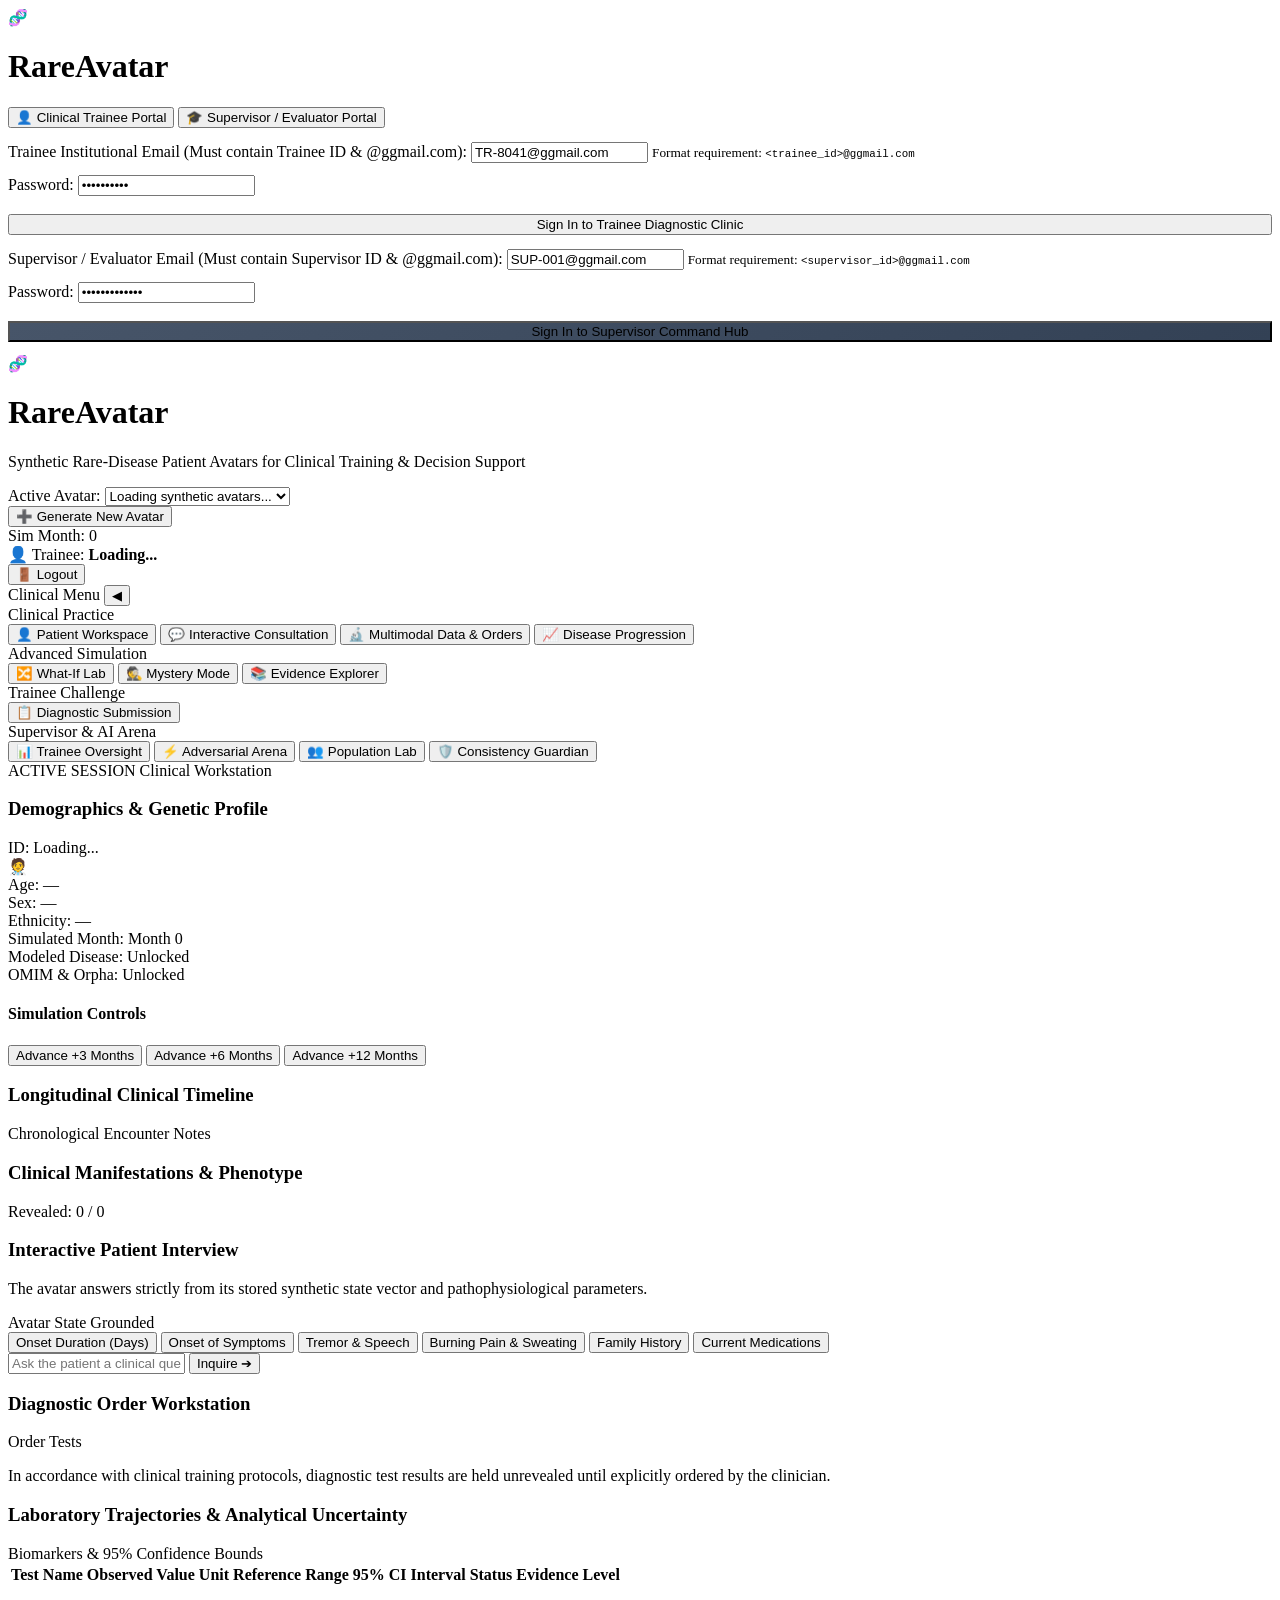
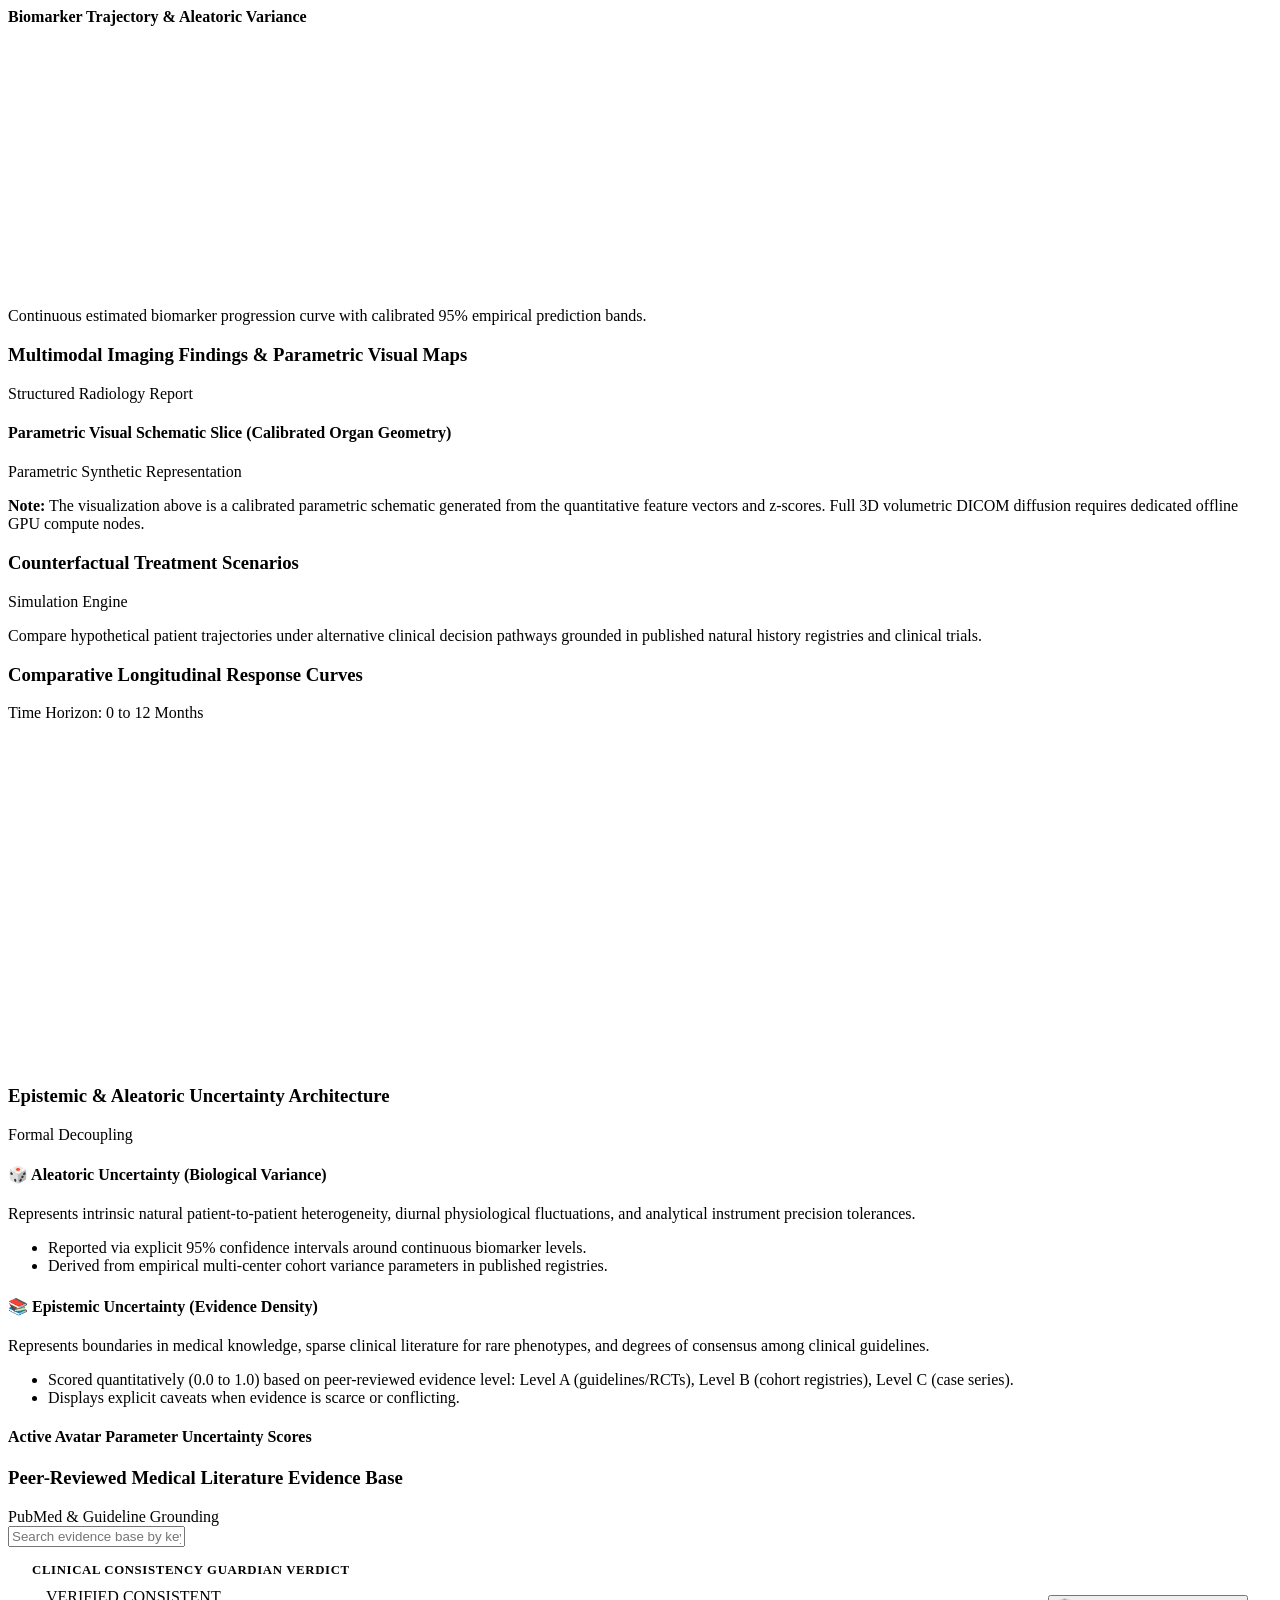
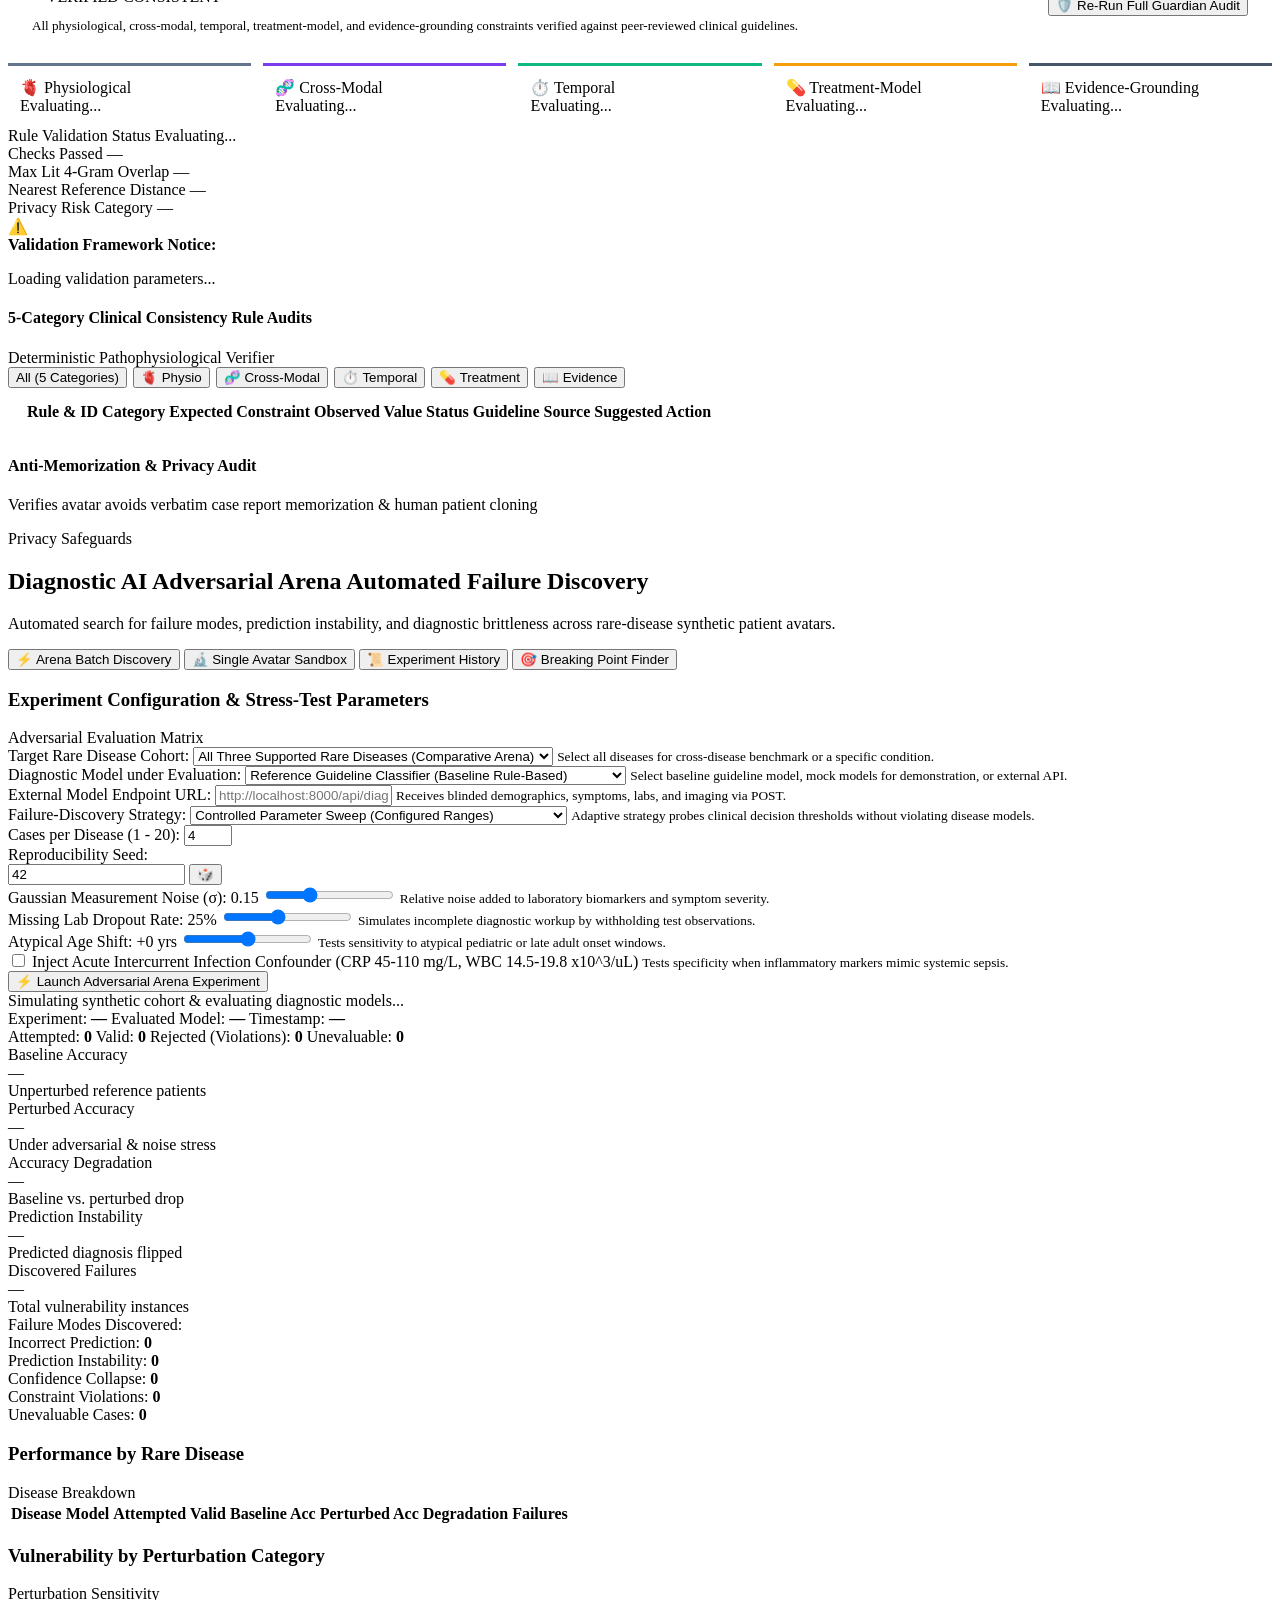
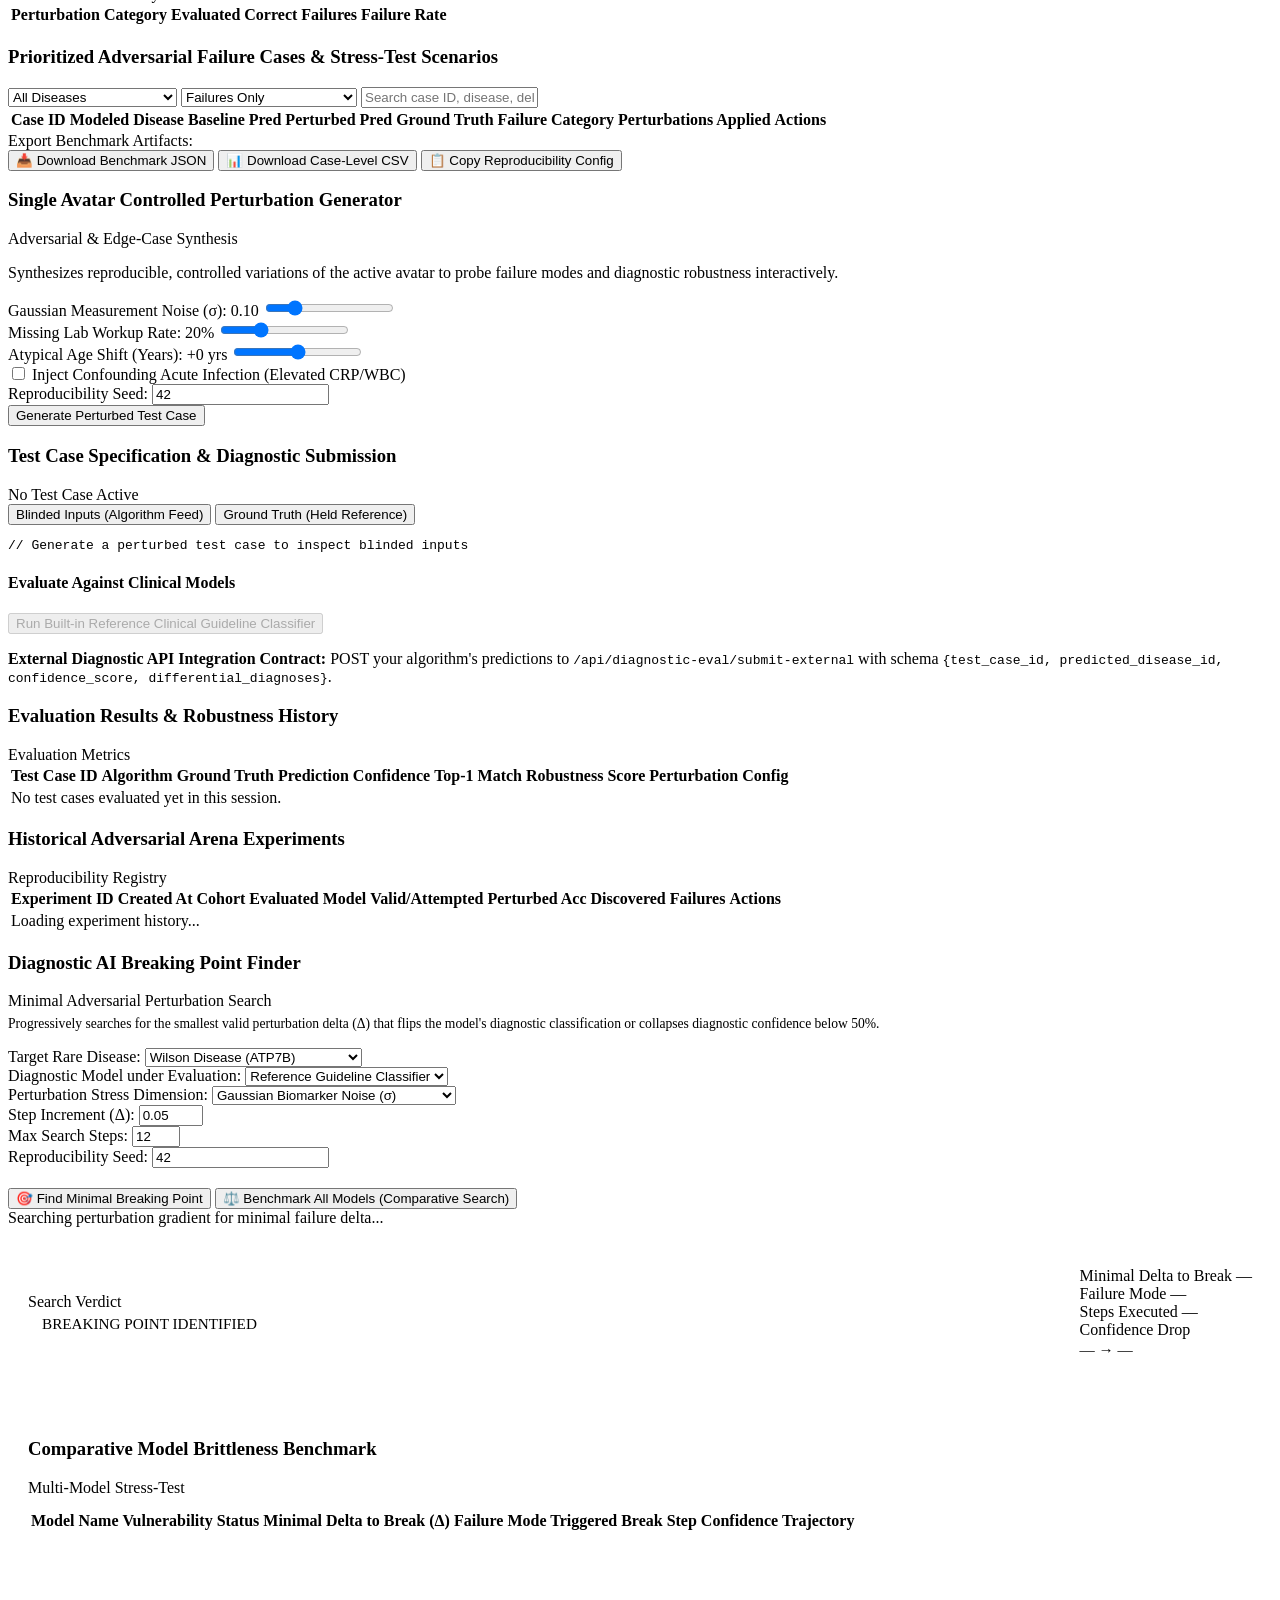
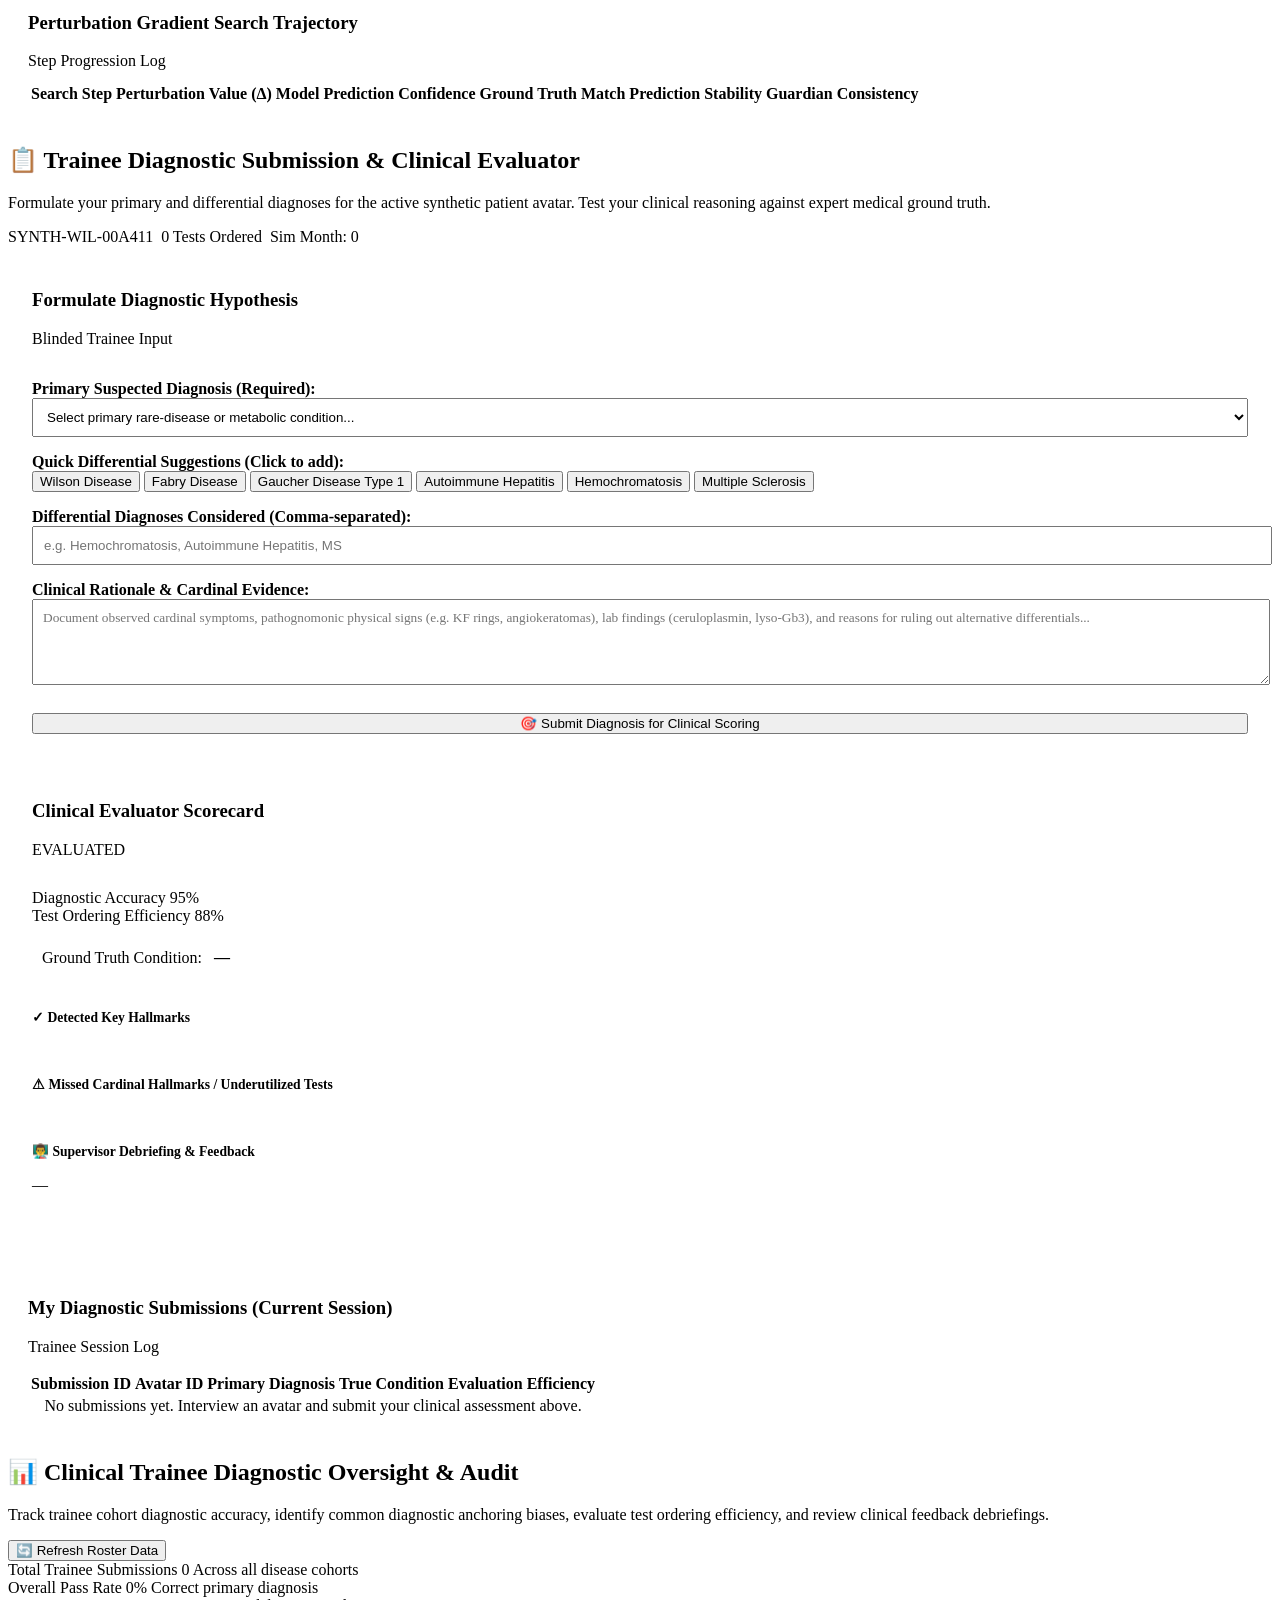
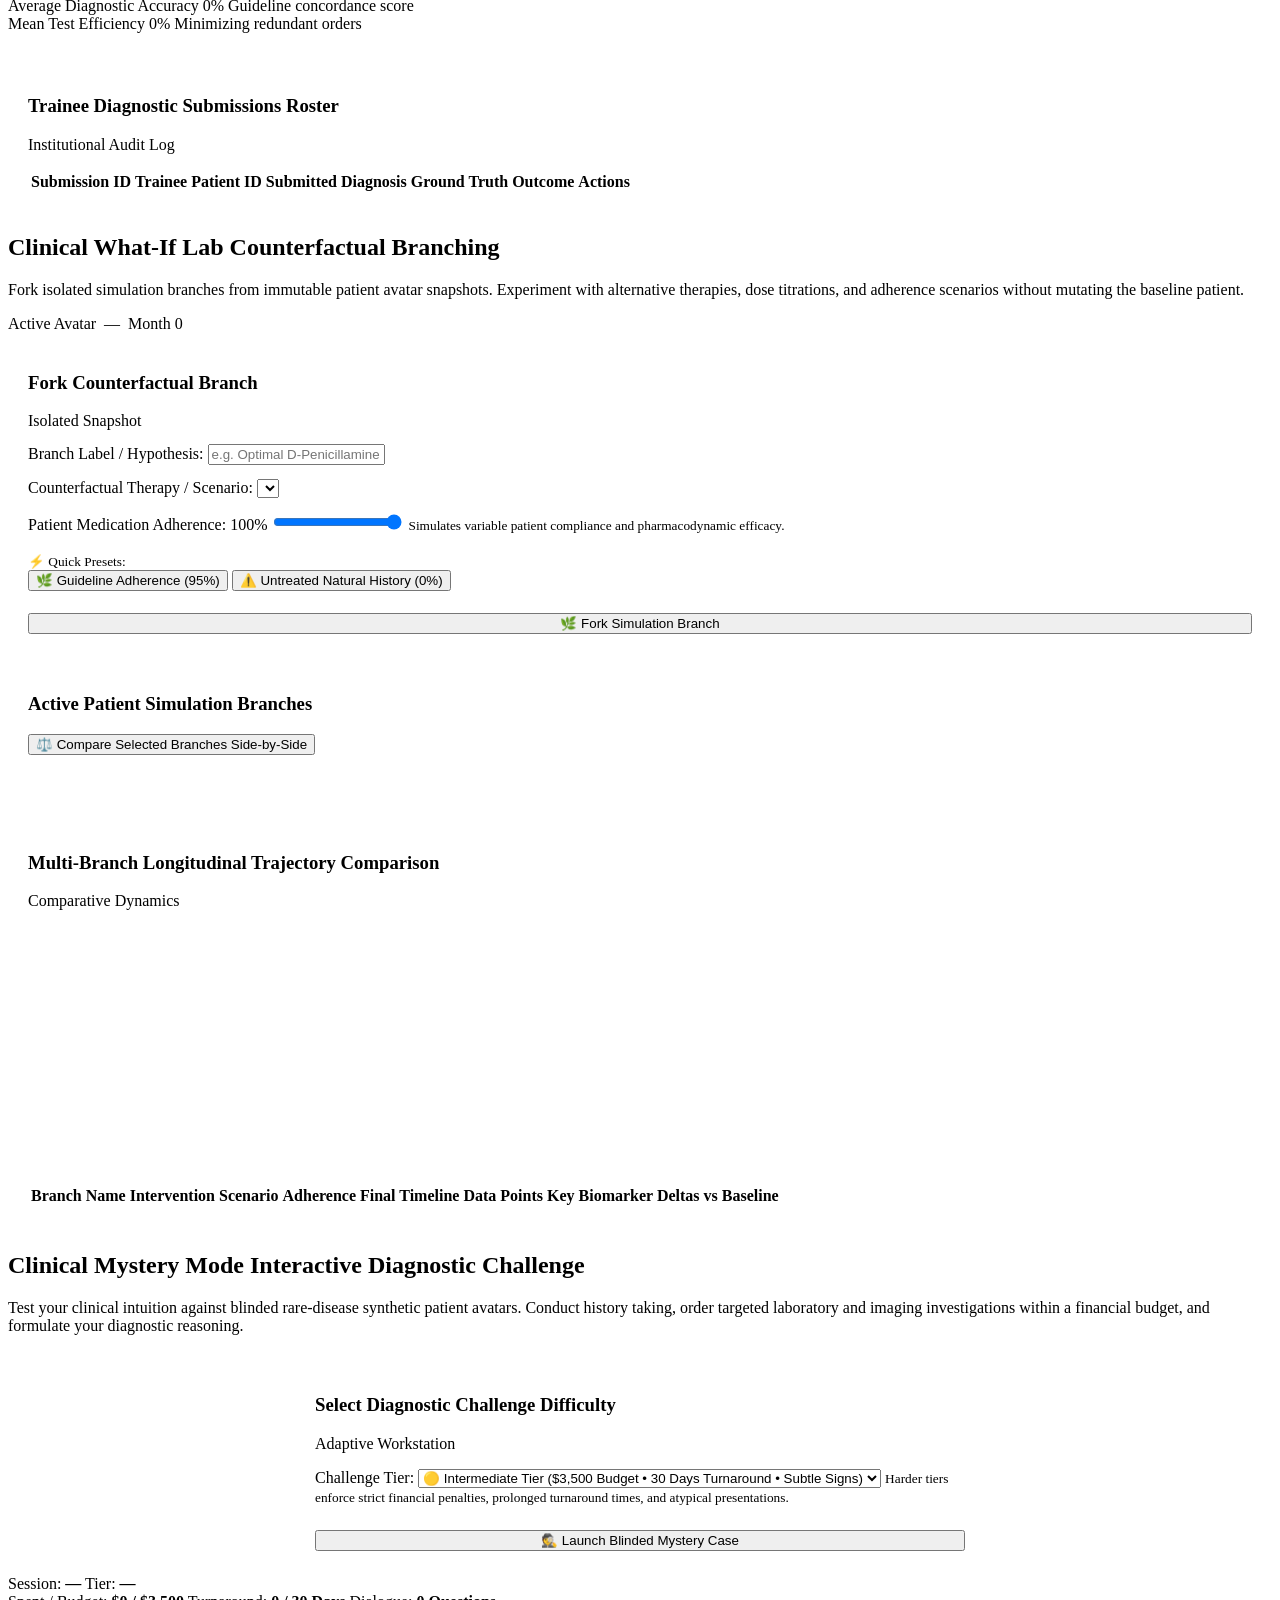
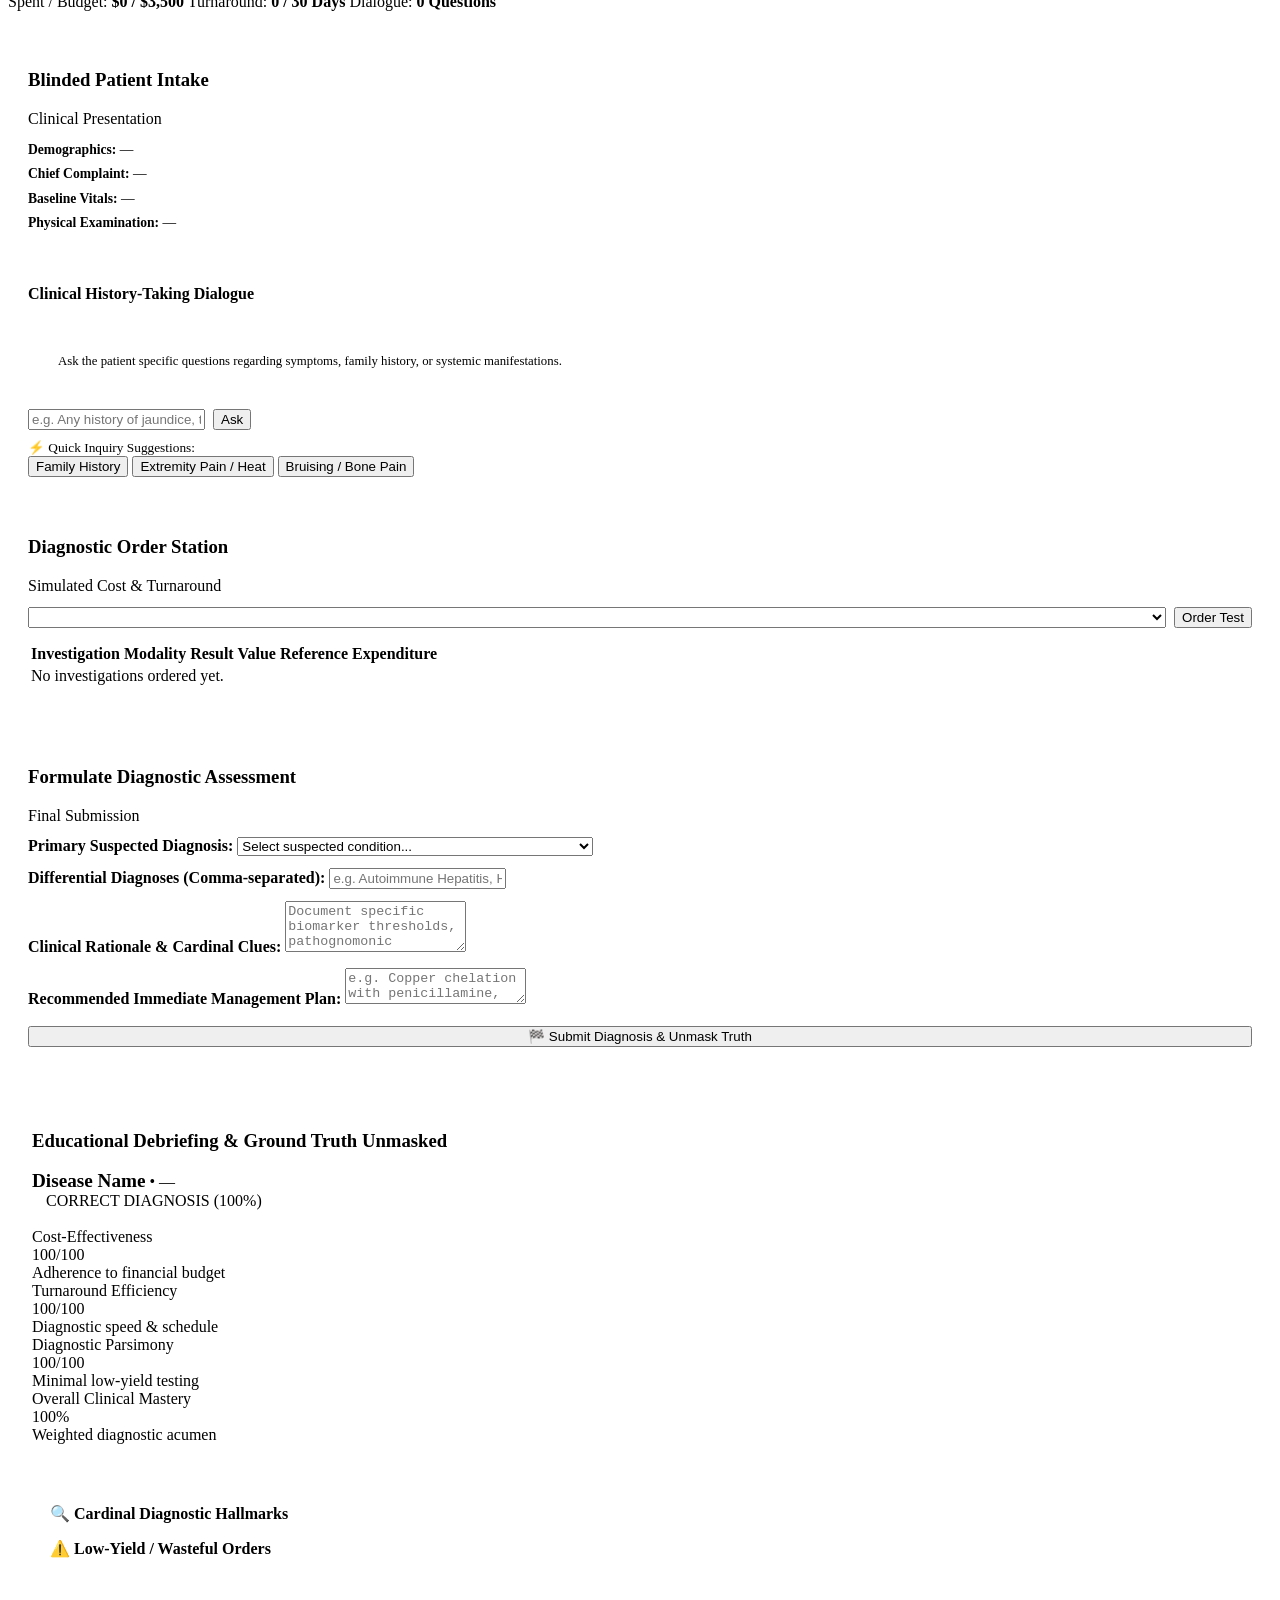
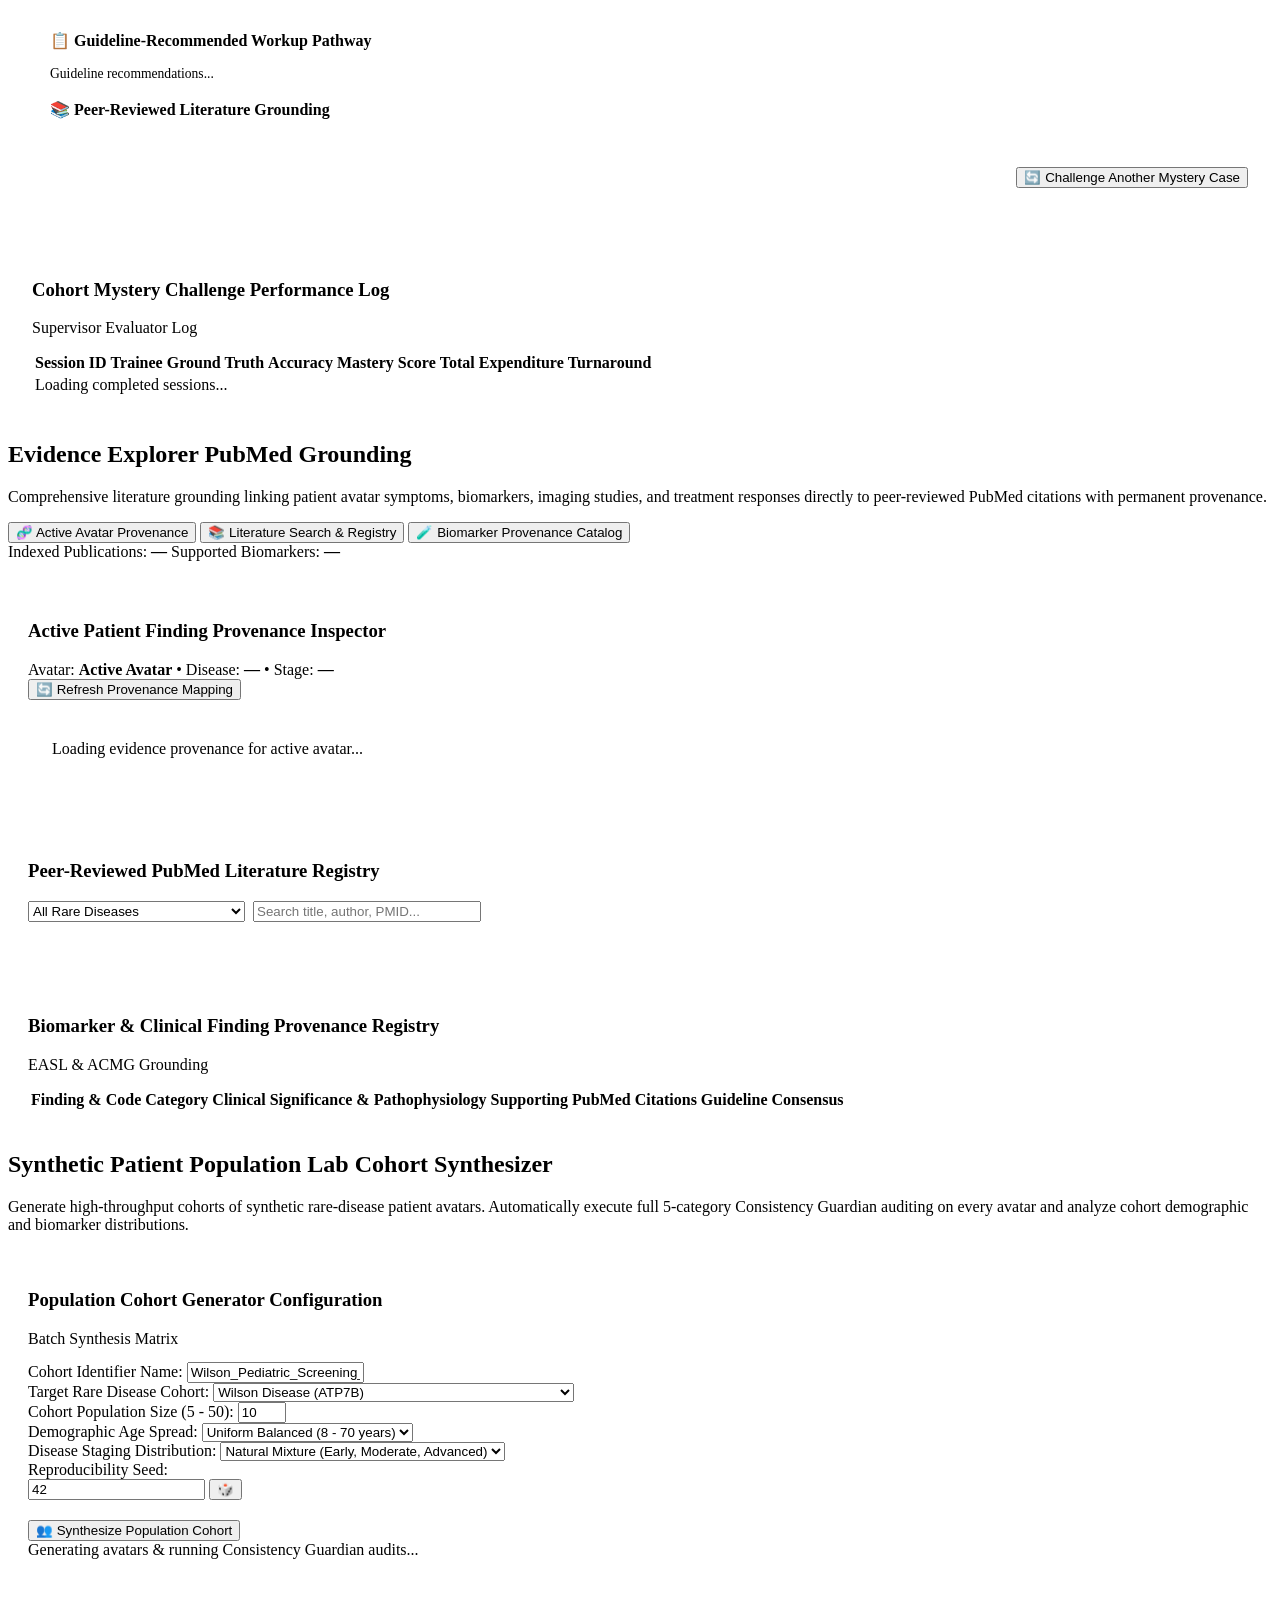
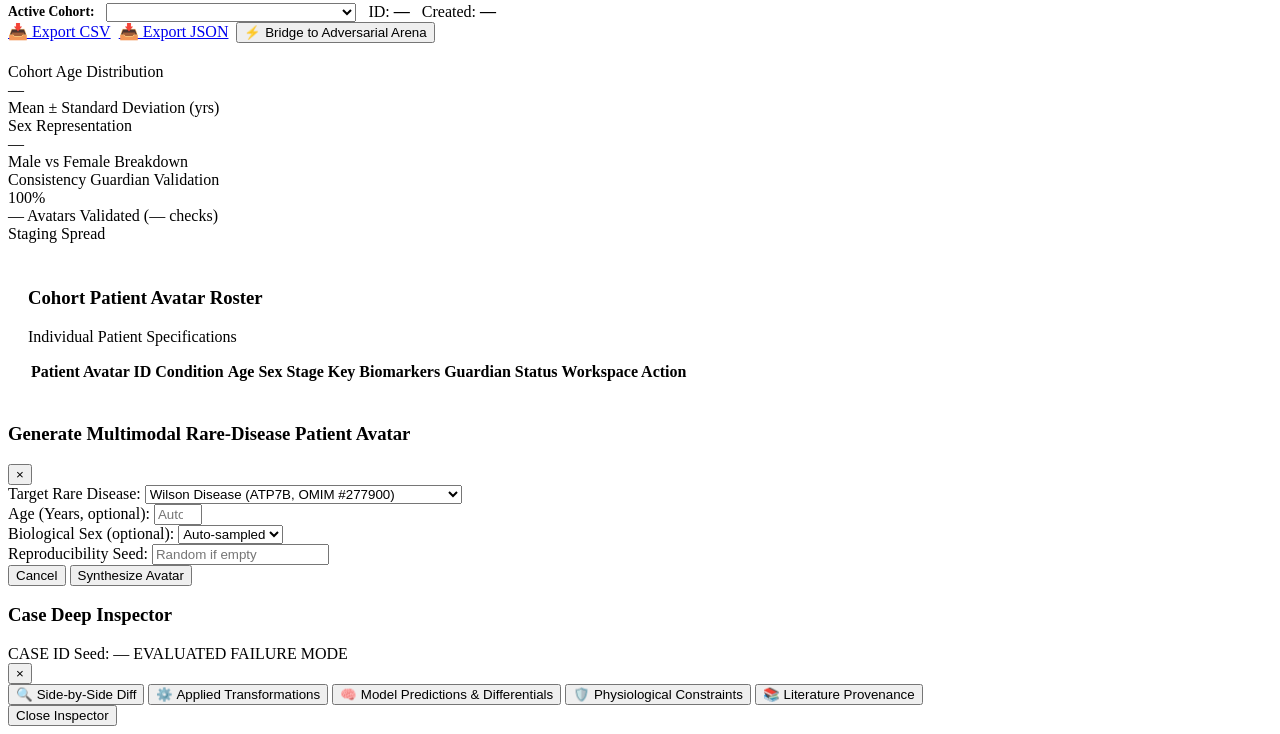
==== frontend/index.html @ ce62c1dd "Initial commit: Rare-Disease Synthetic Patient Avatars (PS3) full-stack platform" ====
<!DOCTYPE html>
<html lang="en">

<head>
    <meta charset="UTF-8">
    <meta name="viewport" content="width=device-width, initial-scale=1.0">
    <title>RareAvatar — Synthetic Rare-Disease Clinical Simulation & Stress-Testing</title>
    <meta name="description"
        content="Generative AI system for multimodal synthetic patient avatars grounded in medical literature and disease models for clinical training and diagnostic algorithm evaluation.">
    <!-- Google Fonts -->
    <link rel="preconnect" href="https://fonts.googleapis.com">
    <link rel="preconnect" href="https://fonts.gstatic.com" crossorigin>
    <link
        href="https://fonts.googleapis.com/css2?family=Plus+Jakarta+Sans:wght@300;400;500;600;700;800&family=JetBrains+Mono:wght@400;500;600&display=swap"
        rel="stylesheet">
    <link rel="stylesheet" href="/css/style.css?v=2.6.2">
</head>

<body class="light-theme">
    <!-- View 1: Clinical Authentication Entry Portal (shown when not logged in) -->
    <div id="view-auth-portal" class="auth-portal-wrapper">
        <div class="card glass-card auth-portal-card">
            <div class="auth-branding">
                <span class="logo-icon">🧬</span>
                <h1>RareAvatar</h1>

            </div>

            <!-- Role Selector Tabs -->
            <div class="auth-role-tabs">
                <button type="button" id="login-tab-trainee" class="auth-role-btn active">
                    <span>👤</span> Clinical Trainee Portal
                </button>
                <button type="button" id="login-tab-supervisor" class="auth-role-btn">
                    <span>🎓</span> Supervisor / Evaluator Portal
                </button>
            </div>

            <!-- Error message container -->
            <div id="login-error-alert" class="auth-error-alert hidden"></div>

            <!-- Form 1: Trainee Login -->
            <form id="form-login-trainee" class="auth-form">

                <div class="form-group" style="margin-top: 14px;">
                    <label for="input-trainee-email">Trainee Institutional Email (Must contain Trainee ID &
                        @ggmail.com):</label>
                    <input type="email" id="input-trainee-email" class="form-input"
                        placeholder="e.g. TR-8041@ggmail.com" value="TR-8041@ggmail.com" required>
                    <small class="text-muted">Format requirement: <code>&lt;trainee_id&gt;@ggmail.com</code></small>
                </div>

                <div class="form-group" style="margin-top: 12px;">
                    <label for="input-trainee-password">Password:</label>
                    <input type="password" id="input-trainee-password" class="form-input"
                        placeholder="Enter trainee password" value="trainee123">
                </div>

                <button type="submit" id="btn-trainee-login-submit" class="btn btn-primary btn-login-submit"
                    style="width: 100%; margin-top: 18px;">
                    <span></span> Sign In to Trainee Diagnostic Clinic
                </button>
            </form>

            <!-- Form 2: Supervisor Login -->
            <form id="form-login-supervisor" class="auth-form hidden">

                <div class="form-group" style="margin-top: 14px;">
                    <label for="input-supervisor-email">Supervisor / Evaluator Email (Must contain Supervisor ID &
                        @ggmail.com):</label>
                    <input type="email" id="input-supervisor-email" class="form-input"
                        placeholder="e.g. SUP-001@ggmail.com" value="SUP-001@ggmail.com" required>
                    <small class="text-muted">Format requirement: <code>&lt;supervisor_id&gt;@ggmail.com</code></small>
                </div>

                <div class="form-group" style="margin-top: 12px;">
                    <label for="input-supervisor-password">Password:</label>
                    <input type="password" id="input-supervisor-password" class="form-input"
                        placeholder="Enter supervisor password" value="supervisor123">
                </div>

                <button type="submit" id="btn-supervisor-login-submit" class="btn btn-primary btn-login-submit"
                    style="width: 100%; margin-top: 18px; background: linear-gradient(135deg, #475569 0%, #334155 100%);">
                    <span></span> Sign In to Supervisor Command Hub
                </button>
            </form>

            <div class="auth-footer-notice text-muted"
                style="text-align: center; font-size: 0.75rem; margin-top: 12px;">
            </div>
        </div>
    </div>

    <!-- View 2: Main Application Shell (shown when authenticated) -->
    <div id="view-app-shell" class="app-shell-wrapper hidden">
        <!-- Top Header Bar -->
        <header class="app-header">
            <div class="header-branding">
                <div class="logo-badge">
                    <span class="logo-icon">🧬</span>
                    <div class="logo-text">
                        <h1>RareAvatar</h1>
                        <p class="subtitle">Synthetic Rare-Disease Patient Avatars for Clinical Training & Decision
                            Support</p>
                    </div>
                </div>
            </div>

            <div class="header-center-controls">
                <div class="avatar-selector-box">
                    <label for="select-patient">Active Avatar:</label>
                    <select id="select-patient" class="patient-dropdown">
                        <option value="" disabled selected>Loading synthetic avatars...</option>
                    </select>
                </div>
                <button id="btn-create-avatar-modal" class="btn btn-outline-cyan">
                    <span>➕</span> Generate New Avatar
                </button>
            </div>

            <div class="header-badges">
                <div class="status-indicator">
                    <span class="indicator-dot live-pulse"></span>
                    <span class="indicator-label" id="simulation-clock-label">Sim Month: 0</span>
                </div>
                <div id="header-user-badge" class="badge badge-cyan">
                    <span>👤 Trainee: <strong>Loading...</strong></span>
                </div>
                <button id="btn-header-logout" class="btn btn-sm btn-outline-cyan"
                    title="Log out and return to role login portal">
                    <span>🚪</span> Logout
                </button>
            </div>
        </header>

        <!-- Main Layout with Left Sidebar Menu and Right Content Area -->
        <div class="app-layout-container">
            <!-- Left Sidebar Navigation Menu -->
            <aside class="app-sidebar" id="app-sidebar">
                <div class="sidebar-header">
                    <span class="sidebar-title">Clinical Menu</span>
                    <button type="button" id="btn-toggle-sidebar" class="sidebar-collapse-btn"
                        title="Toggle Sidebar Width">◀</button>
                </div>

                <nav class="sidebar-nav-menu">
                    <!-- Category: Clinical Practice -->
                    <div class="nav-section-label">Clinical Practice</div>
                    <button class="nav-tab active" data-tab="workspace" title="Patient Workspace">
                        <span class="tab-icon">👤</span>
                        <span class="tab-text">Patient Workspace</span>
                    </button>
                    <button class="nav-tab" data-tab="consultation" title="Interactive Consultation">
                        <span class="tab-icon">💬</span>
                        <span class="tab-text">Interactive Consultation</span>
                    </button>
                    <button class="nav-tab" data-tab="multimodal" title="Multimodal Data & Orders">
                        <span class="tab-icon">🔬</span>
                        <span class="tab-text">Multimodal Data & Orders</span>
                    </button>
                    <button class="nav-tab" data-tab="progression" title="Disease Progression & Scenarios">
                        <span class="tab-icon">📈</span>
                        <span class="tab-text">Disease Progression</span>
                    </button>

                    <!-- Category: Advanced Clinical Labs -->
                    <div class="nav-section-label">Advanced Simulation</div>
                    <button class="nav-tab" data-tab="what-if" title="Clinical What-If Lab">
                        <span class="tab-icon">🔀</span>
                        <span class="tab-text">What-If Lab</span>
                    </button>
                    <button class="nav-tab" data-tab="mystery" title="Clinical Mystery Mode">
                        <span class="tab-icon">🕵️</span>
                        <span class="tab-text">Mystery Mode</span>
                    </button>
                    <button class="nav-tab" data-tab="evidence" title="Evidence Explorer">
                        <span class="tab-icon">📚</span>
                        <span class="tab-text">Evidence Explorer</span>
                    </button>

                    <!-- Category: Trainee Diagnostic Challenge -->
                    <div class="nav-section-label" data-role="trainee-only">Trainee Challenge</div>
                    <button class="nav-tab" data-tab="trainee-submission" data-role="trainee-only"
                        title="Diagnostic Formulation & Instant Scorecard">
                        <span class="tab-icon">📋</span>
                        <span class="tab-text">Diagnostic Submission</span>
                    </button>

                    <!-- Category: Supervisor & AI Arena -->
                    <div class="nav-section-label" data-role="supervisor-only">Supervisor & AI Arena</div>
                    <button class="nav-tab" data-tab="supervisor-oversight" data-role="supervisor-only"
                        title="Trainee Performance Oversight">
                        <span class="tab-icon">📊</span>
                        <span class="tab-text">Trainee Oversight</span>
                    </button>
                    <button class="nav-tab" data-tab="arena" id="nav-tab-arena" data-role="supervisor-only"
                        title="Diagnostic AI Adversarial Arena">
                        <span class="tab-icon">⚡</span>
                        <span class="tab-text">Adversarial Arena</span>
                    </button>
                    <button class="nav-tab" data-tab="population" data-role="supervisor-only"
                        title="Synthetic Patient Population Lab">
                        <span class="tab-icon">👥</span>
                        <span class="tab-text">Population Lab</span>
                    </button>
                    <button class="nav-tab" data-tab="validation" data-role="supervisor-only"
                        title="Consistency Guardian & Privacy">
                        <span class="tab-icon">🛡️</span>
                        <span class="tab-text">Consistency Guardian</span>
                    </button>
                </nav>

                <!-- Sidebar Footer Status -->
                <div class="sidebar-footer">
                    <div class="sidebar-avatar-mini-status">
                        <span class="dot-online"></span>
                        <div class="mini-meta">
                            <span class="mini-label">ACTIVE SESSION</span>
                            <span class="mini-sub" id="sidebar-role-indicator">Clinical Workstation</span>
                        </div>
                    </div>
                </div>
            </aside>

            <!-- Main Application Layout Area -->
            <div class="app-main-layout">
                <!-- Main Application Container -->
                <main class="main-content-area">
                    <!-- Toast notifications -->
                    <div id="toast-container" class="toast-container"></div>

                    <!-- TAB 1: Patient Workspace -->
                    <section id="tab-workspace" class="tab-panel active">
                        <div class="workspace-grid">
                            <!-- Patient Card -->
                            <div class="card glass-card patient-identity-card">
                                <div class="card-header">
                                    <h3>Demographics & Genetic Profile</h3>
                                    <span id="patient-id-badge" class="badge badge-mono">ID: Loading...</span>
                                </div>
                                <div class="patient-profile-body">
                                    <div class="profile-avatar-graphic" id="avatar-graphic-icon">🧑‍⚕️</div>
                                    <div class="profile-details-grid">
                                        <div class="detail-item">
                                            <span class="label">Age:</span>
                                            <span class="value" id="disp-age">—</span>
                                        </div>
                                        <div class="detail-item">
                                            <span class="label">Sex:</span>
                                            <span class="value" id="disp-sex">—</span>
                                        </div>
                                        <div class="detail-item">
                                            <span class="label">Ethnicity:</span>
                                            <span class="value" id="disp-ethnicity">—</span>
                                        </div>
                                        <div class="detail-item">
                                            <span class="label">Simulated Month:</span>
                                            <span class="value highlight-cyan" id="disp-sim-month">Month 0</span>
                                        </div>
                                        <div class="detail-item ground-truth-field">
                                            <span class="label">Modeled Disease:</span>
                                            <span class="value highlight-purple" id="disp-disease-name">Unlocked</span>
                                        </div>
                                        <div class="detail-item ground-truth-field">
                                            <span class="label">OMIM & Orpha:</span>
                                            <span class="value badge-mono" id="disp-omim-code">Unlocked</span>
                                        </div>
                                    </div>
                                </div>
                                <div class="simulation-time-controls">
                                    <h4>Simulation Controls</h4>
                                    <div class="btn-group">
                                        <button id="btn-advance-3m" class="btn btn-secondary">Advance +3 Months</button>
                                        <button id="btn-advance-6m" class="btn btn-secondary">Advance +6 Months</button>
                                        <button id="btn-advance-12m" class="btn btn-secondary">Advance +12
                                            Months</button>
                                    </div>
                                </div>
                            </div>

                            <!-- Chief Complaint & Encounter History -->
                            <div class="card glass-card encounter-history-card">
                                <div class="card-header">
                                    <h3>Longitudinal Clinical Timeline</h3>
                                    <span class="badge badge-info">Chronological Encounter Notes</span>
                                </div>
                                <div class="timeline-container" id="clinical-notes-timeline">
                                    <!-- Populated by JS -->
                                </div>
                            </div>

                            <!-- Active Symptoms & Clinical Signs -->
                            <div class="card glass-card symptoms-card">
                                <div class="card-header">
                                    <h3>Clinical Manifestations & Phenotype</h3>
                                    <span class="badge badge-warning" id="revealed-count-badge">Revealed: 0 / 0</span>
                                </div>
                                <div class="symptoms-list" id="symptoms-display-list">
                                    <!-- Populated by JS -->
                                </div>
                            </div>
                        </div>
                    </section>

                    <!-- TAB 2: Interactive Consultation -->
                    <section id="tab-consultation" class="tab-panel">
                        <div class="consultation-layout">
                            <div class="chat-main-card card glass-card">
                                <div class="card-header consultation-header">
                                    <div class="consultation-title-box">
                                        <h3>Interactive Patient Interview</h3>
                                        <p class="card-subtext">The avatar answers strictly from its stored synthetic
                                            state vector and pathophysiological parameters.</p>
                                    </div>
                                    <div class="consultation-status">
                                        <span class="badge badge-success">Avatar State Grounded</span>
                                    </div>
                                </div>
                                <div class="chat-messages-container" id="chat-messages-box">
                                    <!-- Chat history inserted dynamically -->
                                </div>
                                <div class="chat-input-area">
                                    <div class="quick-inquiry-chips">
                                        <button type="button" class="chip-btn"
                                            data-query="How many days are you having this problem?">Onset Duration
                                            (Days)</button>
                                        <button type="button" class="chip-btn"
                                            data-query="Can you describe when your fatigue and symptoms first started?">Onset
                                            of Symptoms</button>
                                        <button type="button" class="chip-btn"
                                            data-query="Have you noticed any tremor, changes in your writing, or slurred speech?">Tremor
                                            & Speech</button>
                                        <button type="button" class="chip-btn"
                                            data-query="Do you have burning pain in your hands or feet, or trouble sweating?">Burning
                                            Pain & Sweating</button>
                                        <button type="button" class="chip-btn"
                                            data-query="Does anyone in your family have a history of liver, kidney, or neurological disease?">Family
                                            History</button>
                                        <button type="button" class="chip-btn"
                                            data-query="What medications or treatments are you currently taking?">Current
                                            Medications</button>
                                    </div>
                                    <form id="form-consultation-chat" class="chat-input-form"
                                        onsubmit="event.preventDefault(); return false;">
                                        <input type="text" id="input-chat-query"
                                            placeholder="Ask the patient a clinical question (e.g. 'How many days are you having this problem?')..."
                                            autocomplete="off">
                                        <button type="button" id="btn-send-query" class="btn btn-primary">
                                            <span>Inquire</span> ➔
                                        </button>
                                    </form>
                                </div>
                            </div>

                            <!-- Order Investigations Sidebar -->
                            <div class="investigation-order-card card glass-card">
                                <div class="card-header">
                                    <h3>Diagnostic Order Workstation</h3>
                                    <span class="badge badge-cyan">Order Tests</span>
                                </div>
                                <p class="order-notice">In accordance with clinical training protocols, diagnostic test
                                    results are held unrevealed until explicitly ordered by the clinician.</p>
                                <div class="order-catalog-list" id="order-catalog-box">
                                    <!-- Catalog items inserted dynamically -->
                                </div>
                            </div>
                        </div>
                    </section>

                    <!-- TAB 3: Multimodal Data & Imaging -->
                    <section id="tab-multimodal" class="tab-panel">
                        <div class="multimodal-grid">
                            <!-- Laboratory Trajectory Panel -->
                            <div class="card glass-card lab-panel-card">
                                <div class="card-header">
                                    <h3>Laboratory Trajectories & Analytical Uncertainty</h3>
                                    <span class="badge badge-info">Biomarkers & 95% Confidence Bounds</span>
                                </div>
                                <div class="lab-table-container">
                                    <table class="clinical-data-table" id="table-lab-results">
                                        <thead>
                                            <tr>
                                                <th>Test Name</th>
                                                <th>Observed Value</th>
                                                <th>Unit</th>
                                                <th>Reference Range</th>
                                                <th>95% CI Interval</th>
                                                <th>Status</th>
                                                <th>Evidence Level</th>
                                            </tr>
                                        </thead>
                                        <tbody id="lab-results-tbody">
                                            <!-- Populated dynamically -->
                                        </tbody>
                                    </table>
                                </div>
                                <div class="canvas-chart-box">
                                    <h4>Biomarker Trajectory & Aleatoric Variance</h4>
                                    <div id="chart-biomarker-container" class="chart-wrapper">
                                        <canvas id="canvas-biomarker-plot" width="700" height="240"></canvas>
                                    </div>
                                    <p class="chart-caption">Continuous estimated biomarker progression curve with
                                        calibrated 95% empirical prediction bands.</p>
                                </div>
                            </div>

                            <!-- Imaging Studies & Parametric Visual Map -->
                            <div class="card glass-card imaging-panel-card">
                                <div class="card-header">
                                    <h3>Multimodal Imaging Findings & Parametric Visual Maps</h3>
                                    <span class="badge badge-purple">Structured Radiology Report</span>
                                </div>
                                <div class="imaging-selector-tabs" id="imaging-study-tabs">
                                    <!-- Tab buttons per imaging study -->
                                </div>
                                <div class="imaging-detail-container" id="imaging-study-details">
                                    <!-- Populated dynamically -->
                                </div>
                                <div class="imaging-visualization-container">
                                    <div class="imaging-viz-header">
                                        <h4>Parametric Visual Schematic Slice (Calibrated Organ Geometry)</h4>
                                        <span class="badge badge-outline-warning">Parametric Synthetic
                                            Representation</span>
                                    </div>
                                    <div class="svg-slice-viewport" id="svg-slice-viewport">
                                        <!-- SVG slice rendered by imagingRenderer.js -->
                                    </div>
                                    <p class="viz-disclaimer">
                                        <strong>Note:</strong> The visualization above is a calibrated parametric
                                        schematic generated from the quantitative feature vectors and z-scores. Full 3D
                                        volumetric DICOM diffusion requires dedicated offline GPU compute nodes.
                                    </p>
                                </div>
                            </div>
                        </div>
                    </section>

                    <!-- TAB 4: Disease Progression & Treatment Scenarios -->
                    <section id="tab-progression" class="tab-panel">
                        <div class="progression-layout">
                            <div class="card glass-card progression-control-card">
                                <div class="card-header">
                                    <h3>Counterfactual Treatment Scenarios</h3>
                                    <span class="badge badge-cyan">Simulation Engine</span>
                                </div>
                                <p class="section-intro">
                                    Compare hypothetical patient trajectories under alternative clinical decision
                                    pathways grounded in published natural history registries and clinical trials.
                                </p>
                                <div class="scenarios-selector-list" id="scenarios-list-box">
                                    <!-- Scenario cards dynamically inserted -->
                                </div>
                            </div>

                            <div class="card glass-card progression-chart-card">
                                <div class="card-header">
                                    <h3>Comparative Longitudinal Response Curves</h3>
                                    <span class="badge badge-mono">Time Horizon: 0 to 12 Months</span>
                                </div>
                                <div class="trajectory-chart-wrapper">
                                    <canvas id="canvas-scenario-trajectory" width="800" height="340"></canvas>
                                </div>
                                <div class="trajectory-legend" id="scenario-trajectory-legend">
                                    <!-- Populated by JS -->
                                </div>
                            </div>
                        </div>
                    </section>

                    <!-- TAB 5: Uncertainty & Evidence View -->
                    <section id="tab-uncertainty" class="tab-panel">
                        <div class="uncertainty-evidence-grid">
                            <!-- Uncertainty Framework -->
                            <div class="card glass-card uncertainty-card">
                                <div class="card-header">
                                    <h3>Epistemic & Aleatoric Uncertainty Architecture</h3>
                                    <span class="badge badge-mono">Formal Decoupling</span>
                                </div>
                                <div class="uncertainty-explanation-boxes">
                                    <div class="uncertainty-box aleatoric-box">
                                        <h4>🎲 Aleatoric Uncertainty (Biological Variance)</h4>
                                        <p>Represents intrinsic natural patient-to-patient heterogeneity, diurnal
                                            physiological fluctuations, and analytical instrument precision tolerances.
                                        </p>
                                        <ul>
                                            <li>Reported via explicit 95% confidence intervals around continuous
                                                biomarker levels.</li>
                                            <li>Derived from empirical multi-center cohort variance parameters in
                                                published registries.</li>
                                        </ul>
                                    </div>
                                    <div class="uncertainty-box epistemic-box">
                                        <h4>📚 Epistemic Uncertainty (Evidence Density)</h4>
                                        <p>Represents boundaries in medical knowledge, sparse clinical literature for
                                            rare phenotypes, and degrees of consensus among clinical guidelines.</p>
                                        <ul>
                                            <li>Scored quantitatively (0.0 to 1.0) based on peer-reviewed evidence
                                                level: Level A (guidelines/RCTs), Level B (cohort registries), Level C
                                                (case series).</li>
                                            <li>Displays explicit caveats when evidence is scarce or conflicting.</li>
                                        </ul>
                                    </div>
                                </div>

                                <div class="active-uncertainty-breakdown">
                                    <h4>Active Avatar Parameter Uncertainty Scores</h4>
                                    <div id="uncertainty-scores-list" class="scores-list">
                                        <!-- Populated dynamically -->
                                    </div>
                                </div>
                            </div>

                            <!-- Medical Literature Attribution Catalog -->
                            <div class="card glass-card literature-card">
                                <div class="card-header">
                                    <h3>Peer-Reviewed Medical Literature Evidence Base</h3>
                                    <span class="badge badge-success">PubMed & Guideline Grounding</span>
                                </div>
                                <div class="literature-search-bar">
                                    <input type="text" id="input-lit-search"
                                        placeholder="Search evidence base by keyword, author, or PMID..."
                                        autocomplete="off">
                                </div>
                                <div class="literature-articles-list" id="literature-articles-box">
                                    <!-- Populated dynamically -->
                                </div>
                            </div>
                        </div>
                    </section>

                    <!-- TAB 6: Consistency & Privacy Validation -->
                    <section id="tab-validation" class="tab-panel">
                        <div class="validation-layout">
                            <!-- Guardian Verdict Banner -->
                            <div id="guardian-verdict-banner" class="guardian-banner card glass-card"
                                style="padding: 16px 24px; display: flex; justify-content: space-between; align-items: center; flex-wrap: wrap; gap: 14px; border-left: 5px solid var(--accent-emerald);">
                                <div>
                                    <div
                                        style="font-size: 0.8rem; text-transform: uppercase; letter-spacing: 0.05em; color: var(--text-secondary); font-weight: 600;">
                                        Clinical Consistency Guardian Verdict
                                    </div>
                                    <div style="display: flex; align-items: center; gap: 10px; margin-top: 4px;">
                                        <span id="guardian-verdict-badge" class="badge badge-success"
                                            style="font-size: 1rem; padding: 6px 14px;">VERIFIED CONSISTENT</span>
                                    </div>
                                    <p id="guardian-verdict-desc"
                                        style="font-size: 0.82rem; color: var(--text-secondary); margin-top: 6px;">
                                        All physiological, cross-modal, temporal, treatment-model, and
                                        evidence-grounding constraints verified against peer-reviewed clinical
                                        guidelines.
                                    </p>
                                </div>
                                <button id="btn-re-run-audit" class="btn btn-primary btn-sm">
                                    <span>🛡️</span> Re-Run Full Guardian Audit
                                </button>
                            </div>

                            <!-- 5 Guardian Category Summary Chips -->
                            <div class="guardian-categories-grid"
                                style="display: grid; grid-template-columns: repeat(auto-fit, minmax(180px, 1fr)); gap: 12px;">
                                <div id="cat-chip-physio" class="card glass-card cat-chip-card"
                                    style="padding: 12px; border-top: 3px solid #64748b;">
                                    <span class="cat-chip-title">🫀 Physiological</span>
                                    <div class="cat-chip-stats"><span class="badge badge-mono">Evaluating...</span>
                                    </div>
                                </div>
                                <div id="cat-chip-crossmodal" class="card glass-card cat-chip-card"
                                    style="padding: 12px; border-top: 3px solid #7c3aed;">
                                    <span class="cat-chip-title">🧬 Cross-Modal</span>
                                    <div class="cat-chip-stats"><span class="badge badge-mono">Evaluating...</span>
                                    </div>
                                </div>
                                <div id="cat-chip-temporal" class="card glass-card cat-chip-card"
                                    style="padding: 12px; border-top: 3px solid #10b981;">
                                    <span class="cat-chip-title">⏱️ Temporal</span>
                                    <div class="cat-chip-stats"><span class="badge badge-mono">Evaluating...</span>
                                    </div>
                                </div>
                                <div id="cat-chip-treatment" class="card glass-card cat-chip-card"
                                    style="padding: 12px; border-top: 3px solid #f59e0b;">
                                    <span class="cat-chip-title">💊 Treatment-Model</span>
                                    <div class="cat-chip-stats"><span class="badge badge-mono">Evaluating...</span>
                                    </div>
                                </div>
                                <div id="cat-chip-evidence" class="card glass-card cat-chip-card"
                                    style="padding: 12px; border-top: 3px solid #475569;">
                                    <span class="cat-chip-title">📖 Evidence-Grounding</span>
                                    <div class="cat-chip-stats"><span class="badge badge-mono">Evaluating...</span>
                                    </div>
                                </div>
                            </div>

                            <!-- Overall Metrics Bar -->
                            <div class="card glass-card validation-summary-card">
                                <div class="validation-metrics-bar" id="validation-metrics-bar">
                                    <div class="metric-tile">
                                        <span class="metric-title">Rule Validation Status</span>
                                        <span class="metric-val status-passed"
                                            id="val-status-label">Evaluating...</span>
                                    </div>
                                    <div class="metric-tile">
                                        <span class="metric-title">Checks Passed</span>
                                        <span class="metric-val" id="val-checks-count">—</span>
                                    </div>
                                    <div class="metric-tile">
                                        <span class="metric-title">Max Lit 4-Gram Overlap</span>
                                        <span class="metric-val" id="val-ngram-overlap">—</span>
                                    </div>
                                    <div class="metric-tile">
                                        <span class="metric-title">Nearest Reference Distance</span>
                                        <span class="metric-val" id="val-ref-dist">—</span>
                                    </div>
                                    <div class="metric-tile">
                                        <span class="metric-title">Privacy Risk Category</span>
                                        <span class="metric-val status-passed" id="val-privacy-risk">—</span>
                                    </div>
                                </div>

                                <div class="expert-disclaimer-alert">
                                    <span class="alert-icon">⚠️</span>
                                    <div class="alert-text">
                                        <strong>Validation Framework Notice:</strong>
                                        <p id="val-expert-note">Loading validation parameters...</p>
                                    </div>
                                </div>
                            </div>

                            <!-- 1. Clinical Consistency Guardian Results Table -->
                            <div class="card glass-card" style="width: 100%;">
                                <div class="card-header" style="flex-wrap: wrap; gap: 10px;">
                                    <div>
                                        <h4>5-Category Clinical Consistency Rule Audits</h4>
                                        <span class="badge badge-info">Deterministic Pathophysiological Verifier</span>
                                    </div>

                                    <!-- Filter buttons -->
                                    <div class="val-filters-group" style="display: flex; gap: 6px; flex-wrap: wrap;">
                                        <button type="button" class="chip-btn val-cat-btn active" data-cat="all">All
                                            (5 Categories)</button>
                                        <button type="button" class="chip-btn val-cat-btn" data-cat="Physiological">🫀
                                            Physio</button>
                                        <button type="button" class="chip-btn val-cat-btn" data-cat="Cross-Modal">🧬
                                            Cross-Modal</button>
                                        <button type="button" class="chip-btn val-cat-btn" data-cat="Temporal">⏱️
                                            Temporal</button>
                                        <button type="button" class="chip-btn val-cat-btn" data-cat="Treatment-Model">💊
                                            Treatment</button>
                                        <button type="button" class="chip-btn val-cat-btn"
                                            data-cat="Evidence-Grounding">📖 Evidence</button>
                                    </div>
                                </div>

                                <div class="table-responsive" style="padding: 12px 16px;">
                                    <table class="rules-audit-table">
                                        <thead>
                                            <tr>
                                                <th>Rule & ID</th>
                                                <th>Category</th>
                                                <th>Expected Constraint</th>
                                                <th>Observed Value</th>
                                                <th>Status</th>
                                                <th>Guideline Source</th>
                                                <th>Suggested Action</th>
                                            </tr>
                                        </thead>
                                        <tbody id="clinical-rules-tbody">
                                            <!-- Populated dynamically -->
                                        </tbody>
                                    </table>
                                </div>
                            </div>

                            <!-- 2. Privacy & Anti-Memorization Results Card (Full-Width Stacked) -->
                            <div class="card glass-card" style="width: 100%;">
                                <div class="card-header">
                                    <div>
                                        <h4>Anti-Memorization & Privacy Audit</h4>
                                        <p class="card-subtext">Verifies avatar avoids verbatim case report memorization
                                            & human patient cloning</p>
                                    </div>
                                    <span class="badge badge-purple">Privacy Safeguards</span>
                                </div>
                                <div class="privacy-checks-box" id="privacy-checks-box">
                                    <!-- Populated dynamically -->
                                </div>
                            </div>
                        </div>
                    </section>

                    <!-- TAB 7: Diagnostic AI Adversarial Arena -->
                    <section id="tab-arena" class="tab-panel">
                        <div class="arena-header-banner">
                            <div class="arena-title-group">
                                <h2>Diagnostic AI Adversarial Arena <span class="tag-version">Automated Failure
                                        Discovery</span></h2>
                                <p class="subtitle" id="arena-capabilities-summary">
                                    Automated search for failure modes, prediction instability, and diagnostic
                                    brittleness across rare-disease synthetic patient avatars.
                                </p>
                            </div>
                            <div class="arena-subtabs-nav">
                                <button class="btn btn-sm arena-subtab-btn active" data-subtab="suite">⚡ Arena Batch
                                    Discovery</button>
                                <button class="btn btn-sm arena-subtab-btn" data-subtab="sandbox">🔬 Single Avatar
                                    Sandbox</button>
                                <button class="btn btn-sm arena-subtab-btn" data-subtab="history">📜 Experiment
                                    History</button>
                                <button class="btn btn-sm arena-subtab-btn" data-subtab="breaking-point">🎯 Breaking
                                    Point Finder</button>
                            </div>
                        </div>

                        <!-- SUBPANEL 1: Arena Automated Batch Discovery Suite -->
                        <div id="panel-arena-suite" class="arena-panel">
                            <!-- Experiment Configuration Card -->
                            <div class="card glass-card arena-config-card">
                                <div class="card-header">
                                    <h3>Experiment Configuration & Stress-Test Parameters</h3>
                                    <span class="badge badge-warning">Adversarial Evaluation Matrix</span>
                                </div>

                                <div class="arena-config-grid">
                                    <div class="form-group">
                                        <label for="select-arena-disease">Target Rare Disease Cohort:</label>
                                        <select id="select-arena-disease" class="form-select">
                                            <option value="all" selected>All Three Supported Rare Diseases (Comparative
                                                Arena)</option>
                                            <option value="wilson_disease">Wilson Disease (ATP7B, OMIM #277900)</option>
                                            <option value="fabry_disease">Fabry Disease (GLA, OMIM #301500)</option>
                                            <option value="gaucher_disease">Gaucher Disease Type 1 (GBA1, OMIM #230800)
                                            </option>
                                        </select>
                                        <small>Select all diseases for cross-disease benchmark or a specific
                                            condition.</small>
                                    </div>

                                    <div class="form-group">
                                        <label for="select-arena-model">Diagnostic Model under Evaluation:</label>
                                        <select id="select-arena-model" class="form-select">
                                            <option value="reference_baseline" selected>Reference Guideline Classifier
                                                (Baseline Rule-Based)</option>
                                            <option value="mock_fragile">Mock Fragile Diagnostic AI (Decision Boundary
                                                Overfitting)</option>
                                            <option value="mock_robust">Mock Robust Diagnostic AI (Multimodal Bayesian
                                                Ensemble)</option>
                                            <option value="external_http">External HTTP Diagnostic API (REST Endpoint)
                                            </option>
                                        </select>
                                        <small>Select baseline guideline model, mock models for demonstration, or
                                            external API.</small>
                                    </div>

                                    <div class="form-group" id="box-arena-external-url" class="hidden">
                                        <label for="input-arena-external-url">External Model Endpoint URL:</label>
                                        <input type="url" id="input-arena-external-url"
                                            placeholder="http://localhost:8000/api/diagnostic-eval/submit-external"
                                            class="form-input">
                                        <small>Receives blinded demographics, symptoms, labs, and imaging via
                                            POST.</small>
                                    </div>

                                    <div class="form-group">
                                        <label for="select-arena-strategy">Failure-Discovery Strategy:</label>
                                        <select id="select-arena-strategy" class="form-select">
                                            <option value="sweep" selected>Controlled Parameter Sweep (Configured
                                                Ranges)</option>
                                            <option value="adversarial_search">Borderline Adversarial Search (Targeted
                                                Threshold Probing)</option>
                                            <option value="repeated_variants">Repeated Stochastic Variations (Seed
                                                Variance & Stability)</option>
                                        </select>
                                        <small>Adaptive strategy probes clinical decision thresholds without violating
                                            disease models.</small>
                                    </div>

                                    <div class="form-row">
                                        <div class="form-group">
                                            <label for="input-arena-cases">Cases per Disease (1 - 20):</label>
                                            <input type="number" id="input-arena-cases" min="1" max="20" value="4"
                                                class="form-input">
                                        </div>
                                        <div class="form-group">
                                            <label for="input-arena-seed">Reproducibility Seed:</label>
                                            <div class="seed-input-group">
                                                <input type="number" id="input-arena-seed" value="42"
                                                    class="form-input">
                                                <button type="button" id="btn-arena-random-seed"
                                                    class="btn btn-secondary btn-sm"
                                                    title="Generate Random Seed">🎲</button>
                                            </div>
                                        </div>
                                    </div>

                                    <!-- Perturbation Sliders -->
                                    <div class="form-group">
                                        <label for="input-arena-noise">Gaussian Measurement Noise (σ): <span
                                                id="label-arena-noise-val" class="highlight-cyan">0.15</span></label>
                                        <input type="range" id="input-arena-noise" min="0.0" max="0.45" step="0.05"
                                            value="0.15">
                                        <small>Relative noise added to laboratory biomarkers and symptom
                                            severity.</small>
                                    </div>

                                    <div class="form-group">
                                        <label for="input-arena-missing">Missing Lab Dropout Rate: <span
                                                id="label-arena-missing-val" class="highlight-cyan">25%</span></label>
                                        <input type="range" id="input-arena-missing" min="0.0" max="0.60" step="0.05"
                                            value="0.25">
                                        <small>Simulates incomplete diagnostic workup by withholding test
                                            observations.</small>
                                    </div>

                                    <div class="form-group">
                                        <label for="input-arena-age-shift">Atypical Age Shift: <span
                                                id="label-arena-age-val" class="highlight-cyan">+0 yrs</span></label>
                                        <input type="range" id="input-arena-age-shift" min="-15" max="15" step="5"
                                            value="0">
                                        <small>Tests sensitivity to atypical pediatric or late adult onset
                                            windows.</small>
                                    </div>

                                    <div class="form-group-checkbox">
                                        <label>
                                            <input type="checkbox" id="check-arena-infection">
                                            Inject Acute Intercurrent Infection Confounder (CRP 45-110 mg/L, WBC
                                            14.5-19.8 x10^3/uL)
                                        </label>
                                        <small>Tests specificity when inflammatory markers mimic systemic
                                            sepsis.</small>
                                    </div>
                                </div>

                                <div class="arena-launch-row">
                                    <button id="btn-run-arena" class="btn btn-primary btn-lg">
                                        <span>⚡</span> Launch Adversarial Arena Experiment
                                    </button>
                                    <div id="arena-spinner" class="spinner-inline hidden">
                                        <span class="live-pulse"></span> Simulating synthetic cohort & evaluating
                                        diagnostic models...
                                    </div>
                                </div>
                            </div>

                            <!-- Experiment Results Container (revealed on run) -->
                            <div id="arena-results-container" class="arena-results-box hidden">
                                <!-- Status & Cohort Bar -->
                                <div class="arena-status-bar glass-card">
                                    <div class="status-meta">
                                        <span class="meta-item">Experiment: <strong id="arena-exp-id-badge"
                                                class="badge badge-mono">—</strong></span>
                                        <span class="meta-item">Evaluated Model: <strong id="arena-exp-model-badge"
                                                class="badge badge-info">—</strong></span>
                                        <span class="meta-item">Timestamp: <strong id="arena-exp-time-badge"
                                                class="text-muted">—</strong></span>
                                    </div>
                                    <div class="cohort-chips">
                                        <span class="cohort-chip">Attempted: <strong
                                                id="chip-cases-attempted">0</strong></span>
                                        <span class="cohort-chip chip-valid">Valid: <strong
                                                id="chip-cases-valid">0</strong></span>
                                        <span class="cohort-chip chip-rejected">Rejected (Violations): <strong
                                                id="chip-cases-rejected">0</strong></span>
                                        <span class="cohort-chip chip-uneval">Unevaluable: <strong
                                                id="chip-cases-unevaluable">0</strong></span>
                                    </div>
                                </div>

                                <!-- Performance Overview KPI Grid -->
                                <div class="arena-kpi-grid">
                                    <div class="card glass-card kpi-card">
                                        <span class="kpi-label">Baseline Accuracy</span>
                                        <div class="kpi-val highlight-cyan" id="kpi-baseline-acc">—</div>
                                        <span class="kpi-sub">Unperturbed reference patients</span>
                                    </div>

                                    <div class="card glass-card kpi-card">
                                        <span class="kpi-label">Perturbed Accuracy</span>
                                        <div class="kpi-val highlight-purple" id="kpi-perturbed-acc">—</div>
                                        <span class="kpi-sub">Under adversarial & noise stress</span>
                                    </div>

                                    <div class="card glass-card kpi-card">
                                        <span class="kpi-label">Accuracy Degradation</span>
                                        <div class="kpi-val" id="kpi-accuracy-degradation">—</div>
                                        <span class="kpi-sub">Baseline vs. perturbed drop</span>
                                    </div>

                                    <div class="card glass-card kpi-card">
                                        <span class="kpi-label">Prediction Instability</span>
                                        <div class="kpi-val text-amber" id="kpi-instability-rate">—</div>
                                        <span class="kpi-sub">Predicted diagnosis flipped</span>
                                    </div>

                                    <div class="card glass-card kpi-card">
                                        <span class="kpi-label">Discovered Failures</span>
                                        <div class="kpi-val text-crimson" id="kpi-failures-discovered">—</div>
                                        <span class="kpi-sub">Total vulnerability instances</span>
                                    </div>
                                </div>

                                <!-- Failure Breakdown Chips -->
                                <div class="failure-breakdown-bar glass-card">
                                    <span class="breakdown-title">Failure Modes Discovered:</span>
                                    <div class="breakdown-chips-row">
                                        <div class="breakdown-chip chip-danger">
                                            <span>Incorrect Prediction:</span>
                                            <strong id="cnt-fail-incorrect">0</strong>
                                        </div>
                                        <div class="breakdown-chip chip-warning">
                                            <span>Prediction Instability:</span>
                                            <strong id="cnt-fail-instability">0</strong>
                                        </div>
                                        <div class="breakdown-chip chip-warning">
                                            <span>Confidence Collapse:</span>
                                            <strong id="cnt-fail-collapse">0</strong>
                                        </div>
                                        <div class="breakdown-chip chip-danger">
                                            <span>Constraint Violations:</span>
                                            <strong id="cnt-fail-constraint">0</strong>
                                        </div>
                                        <div class="breakdown-chip chip-neutral">
                                            <span>Unevaluable Cases:</span>
                                            <strong id="cnt-fail-unevaluable">0</strong>
                                        </div>
                                    </div>
                                </div>

                                <!-- Comparative Matrices (Disease and Perturbation) -->
                                <div class="arena-matrix-grid">
                                    <div class="card glass-card matrix-card">
                                        <div class="card-header">
                                            <h3>Performance by Rare Disease</h3>
                                            <span class="badge badge-info">Disease Breakdown</span>
                                        </div>
                                        <div class="table-responsive">
                                            <table class="arena-table">
                                                <thead>
                                                    <tr>
                                                        <th>Disease Model</th>
                                                        <th>Attempted</th>
                                                        <th>Valid</th>
                                                        <th>Baseline Acc</th>
                                                        <th>Perturbed Acc</th>
                                                        <th>Degradation</th>
                                                        <th>Failures</th>
                                                    </tr>
                                                </thead>
                                                <tbody id="tbody-disease-matrix">
                                                    <!-- Rendered by JS -->
                                                </tbody>
                                            </table>
                                        </div>
                                    </div>

                                    <div class="card glass-card matrix-card">
                                        <div class="card-header">
                                            <h3>Vulnerability by Perturbation Category</h3>
                                            <span class="badge badge-warning">Perturbation Sensitivity</span>
                                        </div>
                                        <div class="table-responsive">
                                            <table class="arena-table">
                                                <thead>
                                                    <tr>
                                                        <th>Perturbation Category</th>
                                                        <th>Evaluated</th>
                                                        <th>Correct</th>
                                                        <th>Failures</th>
                                                        <th>Failure Rate</th>
                                                    </tr>
                                                </thead>
                                                <tbody id="tbody-perturbation-matrix">
                                                    <!-- Rendered by JS -->
                                                </tbody>
                                            </table>
                                        </div>
                                    </div>
                                </div>

                                <!-- Prioritized Adversarial Cases Table -->
                                <div class="card glass-card arena-cases-card">
                                    <div class="card-header">
                                        <h3>Prioritized Adversarial Failure Cases & Stress-Test Scenarios</h3>
                                        <div class="table-actions-group">
                                            <select id="filter-arena-disease" class="form-select-sm">
                                                <option value="all">All Diseases</option>
                                                <option value="wilson_disease">Wilson Disease</option>
                                                <option value="fabry_disease">Fabry Disease</option>
                                                <option value="gaucher_disease">Gaucher Disease Type 1</option>
                                            </select>
                                            <select id="filter-arena-failure" class="form-select-sm">
                                                <option value="all">All Cases</option>
                                                <option value="failures_only" selected>Failures Only</option>
                                                <option value="instability_only">Instability Only</option>
                                                <option value="rejected_only">Constraint Violations Only</option>
                                            </select>
                                            <input type="text" id="input-arena-search"
                                                placeholder="Search case ID, disease, delta..." class="form-input-sm">
                                        </div>
                                    </div>

                                    <div class="table-responsive">
                                        <table class="arena-table arena-cases-table">
                                            <thead>
                                                <tr>
                                                    <th>Case ID</th>
                                                    <th>Modeled Disease</th>
                                                    <th>Baseline Pred</th>
                                                    <th>Perturbed Pred</th>
                                                    <th>Ground Truth</th>
                                                    <th>Failure Category</th>
                                                    <th>Perturbations Applied</th>
                                                    <th>Actions</th>
                                                </tr>
                                            </thead>
                                            <tbody id="tbody-arena-cases">
                                                <!-- Rendered by JS -->
                                            </tbody>
                                        </table>
                                    </div>

                                    <!-- Export Bar -->
                                    <div class="arena-export-bar">
                                        <span class="export-label">Export Benchmark Artifacts:</span>
                                        <div class="btn-group">
                                            <button id="btn-arena-export-json" class="btn btn-outline-cyan btn-sm">
                                                📥 Download Benchmark JSON
                                            </button>
                                            <button id="btn-arena-export-csv" class="btn btn-outline-cyan btn-sm">
                                                📊 Download Case-Level CSV
                                            </button>
                                            <button id="btn-arena-copy-config" class="btn btn-outline-purple btn-sm">
                                                📋 Copy Reproducibility Config
                                            </button>
                                        </div>
                                    </div>
                                </div>
                            </div>
                        </div>

                        <!-- SUBPANEL 2: Single Avatar Sandbox (Manual single-case stress-testing) -->
                        <div id="panel-arena-sandbox" class="arena-panel hidden">
                            <div class="benchmark-grid">
                                <div class="card glass-card benchmark-config-card">
                                    <div class="card-header">
                                        <h3>Single Avatar Controlled Perturbation Generator</h3>
                                        <span class="badge badge-warning">Adversarial & Edge-Case Synthesis</span>
                                    </div>
                                    <p class="benchmark-desc">
                                        Synthesizes reproducible, controlled variations of the active avatar to probe
                                        failure modes and diagnostic robustness interactively.
                                    </p>
                                    <form id="form-perturbation" class="perturbation-form">
                                        <div class="form-group">
                                            <label for="input-noise-sigma">Gaussian Measurement Noise (σ): <span
                                                    id="label-noise-val" class="highlight-cyan">0.10</span></label>
                                            <input type="range" id="input-noise-sigma" min="0.0" max="0.5" step="0.05"
                                                value="0.10">
                                        </div>
                                        <div class="form-group">
                                            <label for="input-missing-rate">Missing Lab Workup Rate: <span
                                                    id="label-missing-val" class="highlight-cyan">20%</span></label>
                                            <input type="range" id="input-missing-rate" min="0.0" max="0.7" step="0.1"
                                                value="0.20">
                                        </div>
                                        <div class="form-group">
                                            <label for="input-age-shift">Atypical Age Shift (Years): <span
                                                    id="label-age-shift-val" class="highlight-cyan">+0
                                                    yrs</span></label>
                                            <input type="range" id="input-age-shift" min="-15" max="15" step="5"
                                                value="0">
                                        </div>
                                        <div class="form-group-checkbox">
                                            <label>
                                                <input type="checkbox" id="check-inject-infection">
                                                Inject Confounding Acute Infection (Elevated CRP/WBC)
                                            </label>
                                        </div>
                                        <div class="form-group">
                                            <label for="input-perturbation-seed">Reproducibility Seed:</label>
                                            <input type="number" id="input-perturbation-seed" value="42"
                                                class="form-input-sm">
                                        </div>
                                        <div class="form-actions">
                                            <button type="button" id="btn-create-test-case" class="btn btn-primary">
                                                Generate Perturbed Test Case
                                            </button>
                                        </div>
                                    </form>
                                </div>

                                <div class="card glass-card benchmark-eval-card">
                                    <div class="card-header">
                                        <h3>Test Case Specification & Diagnostic Submission</h3>
                                        <span id="active-test-case-badge" class="badge badge-mono">No Test Case
                                            Active</span>
                                    </div>
                                    <div class="test-case-inspect-box">
                                        <div class="test-case-subtabs">
                                            <button class="tc-tab-btn active" data-view="blinded">Blinded Inputs
                                                (Algorithm Feed)</button>
                                            <button class="tc-tab-btn" data-view="groundtruth">Ground Truth (Held
                                                Reference)</button>
                                        </div>
                                        <pre class="json-viewer"
                                            id="json-testcase-viewer">// Generate a perturbed test case to inspect blinded inputs</pre>
                                    </div>
                                    <div class="benchmark-execution-controls">
                                        <h4>Evaluate Against Clinical Models</h4>
                                        <div class="eval-btn-row">
                                            <button id="btn-eval-reference-model" class="btn btn-outline-cyan" disabled>
                                                Run Built-in Reference Clinical Guideline Classifier
                                            </button>
                                        </div>
                                        <div class="external-api-contract-notice">
                                            <p><strong>External Diagnostic API Integration Contract:</strong> POST your
                                                algorithm's predictions to
                                                <code>/api/diagnostic-eval/submit-external</code> with schema
                                                <code>{test_case_id, predicted_disease_id, confidence_score, differential_diagnoses}</code>.
                                            </p>
                                        </div>
                                    </div>
                                </div>

                                <div class="card glass-card benchmark-history-card">
                                    <div class="card-header">
                                        <h3>Evaluation Results & Robustness History</h3>
                                        <span class="badge badge-info">Evaluation Metrics</span>
                                    </div>
                                    <div class="eval-history-table-box">
                                        <table class="benchmark-results-table">
                                            <thead>
                                                <tr>
                                                    <th>Test Case ID</th>
                                                    <th>Algorithm</th>
                                                    <th>Ground Truth</th>
                                                    <th>Prediction</th>
                                                    <th>Confidence</th>
                                                    <th>Top-1 Match</th>
                                                    <th>Robustness Score</th>
                                                    <th>Perturbation Config</th>
                                                </tr>
                                            </thead>
                                            <tbody id="eval-history-tbody">
                                                <tr>
                                                    <td colspan="8" class="text-center text-muted">No test cases
                                                        evaluated yet in this session.</td>
                                                </tr>
                                            </tbody>
                                        </table>
                                    </div>
                                </div>
                            </div>
                        </div>

                        <!-- SUBPANEL 3: Experiment History & Reproducibility Registry -->
                        <div id="panel-arena-history" class="arena-panel hidden">
                            <div class="card glass-card arena-history-full-card">
                                <div class="card-header">
                                    <h3>Historical Adversarial Arena Experiments</h3>
                                    <span class="badge badge-info">Reproducibility Registry</span>
                                </div>
                                <div class="table-responsive">
                                    <table class="arena-table">
                                        <thead>
                                            <tr>
                                                <th>Experiment ID</th>
                                                <th>Created At</th>
                                                <th>Cohort</th>
                                                <th>Evaluated Model</th>
                                                <th>Valid/Attempted</th>
                                                <th>Perturbed Acc</th>
                                                <th>Discovered Failures</th>
                                                <th>Actions</th>
                                            </tr>
                                        </thead>
                                        <tbody id="tbody-arena-history">
                                            <tr>
                                                <td colspan="8" class="text-center text-muted">Loading experiment
                                                    history...</td>
                                            </tr>
                                        </tbody>
                                    </table>
                                </div>
                            </div>
                        </div>

                        <!-- SUBPANEL 4: Diagnostic AI Breaking Point Finder -->
                        <div id="panel-arena-breaking-point" class="arena-panel hidden">
                            <div class="card glass-card arena-config-card">
                                <div class="card-header">
                                    <h3>Diagnostic AI Breaking Point Finder</h3>
                                    <span class="badge badge-danger">Minimal Adversarial Perturbation Search</span>
                                </div>
                                <p style="font-size: 0.85rem; color: var(--text-secondary); margin-top: 6px;">
                                    Progressively searches for the smallest valid perturbation delta (&Delta;) that
                                    flips the model's diagnostic classification or collapses diagnostic confidence below
                                    50%.
                                </p>

                                <div class="arena-config-grid" style="margin-top: 16px;">
                                    <div class="form-group">
                                        <label for="select-bp-disease">Target Rare Disease:</label>
                                        <select id="select-bp-disease" class="form-select">
                                            <option value="wilson_disease" selected>Wilson Disease (ATP7B)</option>
                                            <option value="fabry_disease">Fabry Disease (GLA)</option>
                                            <option value="gaucher_disease">Gaucher Disease Type 1 (GBA1)</option>
                                        </select>
                                    </div>

                                    <div class="form-group">
                                        <label for="select-bp-model">Diagnostic Model under Evaluation:</label>
                                        <select id="select-bp-model" class="form-select">
                                            <option value="reference_baseline" selected>Reference Guideline Classifier
                                            </option>
                                            <option value="mock_fragile">Mock Fragile Diagnostic AI</option>
                                            <option value="mock_robust">Mock Robust Diagnostic AI</option>
                                        </select>
                                    </div>

                                    <div class="form-group">
                                        <label for="select-bp-param">Perturbation Stress Dimension:</label>
                                        <select id="select-bp-param" class="form-select">
                                            <option value="noise_sigma" selected>Gaussian Biomarker Noise (&sigma;)
                                            </option>
                                            <option value="missing_lab_rate">Incomplete Workup Dropout Rate (%)</option>
                                            <option value="atypical_age_shift_years">Atypical Age Window Shift (Years)
                                            </option>
                                        </select>
                                    </div>

                                    <div class="form-row">
                                        <div class="form-group">
                                            <label for="input-bp-step-size">Step Increment (&Delta;):</label>
                                            <input type="number" id="input-bp-step-size" step="0.01" min="0.01"
                                                max="5.0" value="0.05" class="form-input">
                                        </div>
                                        <div class="form-group">
                                            <label for="input-bp-max-steps">Max Search Steps:</label>
                                            <input type="number" id="input-bp-max-steps" min="3" max="25" value="12"
                                                class="form-input">
                                        </div>
                                    </div>

                                    <div class="form-group">
                                        <label for="input-bp-seed">Reproducibility Seed:</label>
                                        <input type="number" id="input-bp-seed" value="42" class="form-input">
                                    </div>
                                </div>

                                <div class="arena-launch-row" style="margin-top: 20px;">
                                    <button id="btn-run-breaking-point" class="btn btn-primary">
                                        <span>🎯</span> Find Minimal Breaking Point
                                    </button>
                                    <button id="btn-compare-breaking-point" class="btn btn-outline-cyan">
                                        <span>⚖️</span> Benchmark All Models (Comparative Search)
                                    </button>
                                    <div id="bp-spinner" class="spinner-inline hidden">
                                        <span class="live-pulse"></span> Searching perturbation gradient for minimal
                                        failure delta...
                                    </div>
                                </div>
                            </div>

                            <!-- Breaking Point Results Container -->
                            <div id="bp-results-container" class="hidden" style="margin-top: 20px;">
                                <!-- Breaking Point Summary KPI -->
                                <div class="card glass-card" style="padding: 20px; margin-bottom: 20px;">
                                    <div
                                        style="display: flex; justify-content: space-between; align-items: center; flex-wrap: wrap; gap: 12px;">
                                        <div>
                                            <span class="kpi-label">Search Verdict</span>
                                            <div style="margin-top: 4px;">
                                                <span id="bp-status-badge" class="badge badge-danger"
                                                    style="font-size: 0.95rem; padding: 6px 14px;">BREAKING POINT
                                                    IDENTIFIED</span>
                                            </div>
                                        </div>
                                        <div class="arena-kpi-grid"
                                            style="grid-template-columns: repeat(4, 1fr); margin-bottom: 0; gap: 12px;">
                                            <div class="metric-tile">
                                                <span class="metric-title">Minimal Delta to Break</span>
                                                <span class="metric-val highlight-cyan" id="bp-minimal-delta">—</span>
                                            </div>
                                            <div class="metric-tile">
                                                <span class="metric-title">Failure Mode</span>
                                                <span class="metric-val text-amber" id="bp-failure-mode">—</span>
                                            </div>
                                            <div class="metric-tile">
                                                <span class="metric-title">Steps Executed</span>
                                                <span class="metric-val" id="bp-steps-count">—</span>
                                            </div>
                                            <div class="metric-tile">
                                                <span class="metric-title">Confidence Drop</span>
                                                <div
                                                    style="font-family: var(--font-mono); font-size: 0.95rem; margin-top: 2px;">
                                                    <span id="bp-baseline-confidence">—</span> &rarr; <span
                                                        class="text-crimson" id="bp-broken-confidence">—</span>
                                                </div>
                                            </div>
                                        </div>
                                    </div>
                                </div>

                                <!-- Model Comparison Card (Shown if benchmark run) -->
                                <div id="bp-comparison-card" class="card glass-card hidden"
                                    style="padding: 20px; margin-bottom: 20px;">
                                    <div class="card-header">
                                        <h3>Comparative Model Brittleness Benchmark</h3>
                                        <span class="badge badge-info">Multi-Model Stress-Test</span>
                                    </div>
                                    <div class="table-responsive" style="margin-top: 12px;">
                                        <table class="arena-table">
                                            <thead>
                                                <tr>
                                                    <th>Model Name</th>
                                                    <th>Vulnerability Status</th>
                                                    <th>Minimal Delta to Break (&Delta;)</th>
                                                    <th>Failure Mode Triggered</th>
                                                    <th>Break Step</th>
                                                    <th>Confidence Trajectory</th>
                                                </tr>
                                            </thead>
                                            <tbody id="tbody-bp-comparison">
                                                <!-- Populated dynamically -->
                                            </tbody>
                                        </table>
                                    </div>
                                </div>

                                <!-- Progressive Steps Progression Table -->
                                <div class="card glass-card" style="padding: 20px;">
                                    <div class="card-header">
                                        <h3>Perturbation Gradient Search Trajectory</h3>
                                        <span class="badge badge-mono">Step Progression Log</span>
                                    </div>
                                    <div class="table-responsive" style="margin-top: 12px;">
                                        <table class="arena-table">
                                            <thead>
                                                <tr>
                                                    <th>Search Step</th>
                                                    <th>Perturbation Value (&Delta;)</th>
                                                    <th>Model Prediction</th>
                                                    <th>Confidence</th>
                                                    <th>Ground Truth Match</th>
                                                    <th>Prediction Stability</th>
                                                    <th>Guardian Consistency</th>
                                                </tr>
                                            </thead>
                                            <tbody id="tbody-bp-steps">
                                                <!-- Populated dynamically -->
                                            </tbody>
                                        </table>
                                    </div>
                                </div>
                            </div>
                        </div>
                    </section>

                    <!-- TAB: Trainee Differential Diagnosis & Scorecard (Trainee Role) -->
                    <section id="tab-trainee-submission" class="tab-panel">
                        <div class="arena-header-banner trainee-banner">
                            <div class="arena-title-group">
                                <h2>📋 Trainee Diagnostic Submission & Clinical Evaluator</h2>
                                <p>Formulate your primary and differential diagnoses for the active synthetic patient
                                    avatar. Test your clinical reasoning against expert medical ground truth.</p>
                            </div>
                            <div class="trainee-meta-pills" style="display: flex; gap: 8px; flex-wrap: wrap;">
                                <span class="badge badge-cyan" id="trainee-eval-patient-id">SYNTH-WIL-00A411</span>
                                <span class="badge badge-mono" id="trainee-eval-tests-count">0 Tests Ordered</span>
                                <span class="badge badge-mono" id="trainee-eval-sim-month">Sim Month: 0</span>
                            </div>
                        </div>

                        <div class="trainee-submission-grid">
                            <!-- Diagnosis Submission Form Card -->
                            <div class="card glass-card trainee-form-card" style="padding: 24px;">
                                <div class="card-header" style="padding: 0 0 16px 0;">
                                    <h3>Formulate Diagnostic Hypothesis</h3>
                                    <span class="badge badge-cyan">Blinded Trainee Input</span>
                                </div>
                                <form id="form-trainee-diagnosis" class="trainee-form-body"
                                    style="display: flex; flex-direction: column; gap: 16px; margin-top: 16px;">
                                    <div class="form-group">
                                        <label for="select-trainee-primary-diagnosis"><strong>Primary Suspected
                                                Diagnosis (Required):</strong></label>
                                        <select id="select-trainee-primary-diagnosis" class="form-select-sm"
                                            style="width: 100%; padding: 10px;" required>
                                            <option value="" disabled selected>Select primary rare-disease or metabolic
                                                condition...</option>
                                            <option value="Wilson Disease (Hepatolenticular Degeneration)">Wilson
                                                Disease (Hepatolenticular Degeneration, ATP7B)</option>
                                            <option value="Fabry Disease (Alpha-Galactosidase A Deficiency)">Fabry
                                                Disease (Alpha-Galactosidase A Deficiency, GLA)</option>
                                            <option value="Gaucher Disease Type 1 (Non-Neuronopathic)">Gaucher Disease
                                                Type 1 (Glucocerebrosidase, GBA1)</option>
                                            <option value="Hemochromatosis (HFE-associated Iron Overload)">
                                                Hemochromatosis (HFE-associated Iron Overload)</option>
                                            <option value="Autoimmune Hepatitis Type 1">Autoimmune Hepatitis Type 1
                                            </option>
                                            <option value="Multiple Sclerosis (Relapsing-Remitting)">Multiple Sclerosis
                                                (Relapsing-Remitting)</option>
                                            <option value="Niemann-Pick Disease Type C">Niemann-Pick Disease Type C
                                                (NPC1/NPC2)</option>
                                            <option value="Primary Biliary Cholangitis">Primary Biliary Cholangitis
                                                (PBC)</option>
                                            <option value="Huntington Disease">Huntington Disease (HTT trinucleotide
                                                expansion)</option>
                                        </select>
                                    </div>

                                    <div class="form-group">
                                        <label><strong>Quick Differential Suggestions (Click to add):</strong></label>
                                        <div class="quick-diff-chips">
                                            <button type="button" class="chip-btn diff-suggest-chip"
                                                data-disease="Wilson Disease">Wilson Disease</button>
                                            <button type="button" class="chip-btn diff-suggest-chip"
                                                data-disease="Fabry Disease">Fabry Disease</button>
                                            <button type="button" class="chip-btn diff-suggest-chip"
                                                data-disease="Gaucher Disease Type 1">Gaucher Disease Type 1</button>
                                            <button type="button" class="chip-btn diff-suggest-chip"
                                                data-disease="Autoimmune Hepatitis">Autoimmune Hepatitis</button>
                                            <button type="button" class="chip-btn diff-suggest-chip"
                                                data-disease="Hemochromatosis">Hemochromatosis</button>
                                            <button type="button" class="chip-btn diff-suggest-chip"
                                                data-disease="Multiple Sclerosis">Multiple Sclerosis</button>
                                        </div>
                                    </div>

                                    <div class="form-group">
                                        <label for="input-trainee-differentials"><strong>Differential Diagnoses
                                                Considered (Comma-separated):</strong></label>
                                        <input type="text" id="input-trainee-differentials"
                                            placeholder="e.g. Hemochromatosis, Autoimmune Hepatitis, MS"
                                            class="form-input-sm" style="width: 100%; padding: 10px;">
                                    </div>

                                    <div class="form-group">
                                        <label for="textarea-trainee-justification"><strong>Clinical Rationale &
                                                Cardinal Evidence:</strong></label>
                                        <textarea id="textarea-trainee-justification" rows="4" class="form-input-sm"
                                            style="width: 100%; padding: 10px; font-family: var(--font-sans);"
                                            placeholder="Document observed cardinal symptoms, pathognomonic physical signs (e.g. KF rings, angiokeratomas), lab findings (ceruloplasmin, lyso-Gb3), and reasons for ruling out alternative differentials..."></textarea>
                                    </div>

                                    <div class="trainee-form-actions" style="margin-top: 8px;">
                                        <button type="submit" id="btn-submit-trainee-eval" class="btn btn-primary"
                                            style="width: 100%;">
                                            <span>🎯</span> Submit Diagnosis for Clinical Scoring
                                        </button>
                                    </div>
                                </form>
                            </div>

                            <!-- Instant Evaluation Scorecard -->
                            <div id="trainee-scorecard-box" class="card glass-card trainee-scorecard-card hidden"
                                style="padding: 24px;">
                                <div class="card-header" style="padding: 0 0 16px 0;">
                                    <h3>Clinical Evaluator Scorecard</h3>
                                    <span id="scorecard-outcome-badge" class="badge badge-success">EVALUATED</span>
                                </div>
                                <div class="scorecard-body"
                                    style="display: flex; flex-direction: column; gap: 14px; margin-top: 14px;">
                                    <div class="scorecard-kpi-row">
                                        <div class="kpi-mini-tile">
                                            <span class="kpi-label">Diagnostic Accuracy</span>
                                            <span id="scorecard-accuracy-val" class="kpi-val text-emerald">95%</span>
                                        </div>
                                        <div class="kpi-mini-tile">
                                            <span class="kpi-label">Test Ordering Efficiency</span>
                                            <span id="scorecard-efficiency-val" class="kpi-val text-cyan">88%</span>
                                        </div>
                                    </div>

                                    <div class="scorecard-detail-item"
                                        style="padding: 10px; background: var(--bg-secondary); border-radius: var(--radius-sm); border: 1px solid var(--border-subtle);">
                                        <span class="label">Ground Truth Condition:</span>
                                        <strong id="scorecard-ground-truth-name" class="highlight-cyan"
                                            style="margin-left: 8px;">—</strong>
                                    </div>

                                    <div class="scorecard-section">
                                        <h4 style="font-size: 0.85rem; color: var(--accent-emerald);">✓ Detected Key
                                            Hallmarks</h4>
                                        <ul id="scorecard-detected-hallmarks" class="hallmarks-checklist"></ul>
                                    </div>

                                    <div class="scorecard-section">
                                        <h4 style="font-size: 0.85rem; color: var(--accent-amber);">⚠ Missed Cardinal
                                            Hallmarks / Underutilized Tests</h4>
                                        <ul id="scorecard-missed-hallmarks" class="hallmarks-checklist text-amber"></ul>
                                    </div>

                                    <div class="scorecard-debrief-box">
                                        <h4 style="font-size: 0.85rem; margin-bottom: 6px;">👨‍🏫 Supervisor Debriefing
                                            & Feedback</h4>
                                        <p id="scorecard-debrief-text">—</p>
                                    </div>
                                </div>
                            </div>
                        </div>

                        <!-- Session Submissions History -->
                        <div class="card glass-card session-history-card" style="margin-top: 24px; padding: 20px;">
                            <div class="card-header" style="padding: 0 0 16px 0;">
                                <h3>My Diagnostic Submissions (Current Session)</h3>
                                <span class="badge badge-mono">Trainee Session Log</span>
                            </div>
                            <div class="table-container" style="overflow-x: auto;">
                                <table class="arena-table">
                                    <thead>
                                        <tr>
                                            <th>Submission ID</th>
                                            <th>Avatar ID</th>
                                            <th>Primary Diagnosis</th>
                                            <th>True Condition</th>
                                            <th>Evaluation</th>
                                            <th>Efficiency</th>
                                        </tr>
                                    </thead>
                                    <tbody id="trainee-history-tbody">
                                        <tr>
                                            <td colspan="6" class="text-muted" style="text-align: center;">No
                                                submissions yet. Interview an avatar and submit your clinical assessment
                                                above.</td>
                                        </tr>
                                    </tbody>
                                </table>
                            </div>
                        </div>
                    </section>

                    <!-- TAB: Supervisor Trainee Oversight (Supervisor Role) -->
                    <section id="tab-supervisor-oversight" class="tab-panel">
                        <div class="arena-header-banner supervisor-banner">
                            <div class="arena-title-group">
                                <h2>📊 Clinical Trainee Diagnostic Oversight & Audit</h2>
                                <p>Track trainee cohort diagnostic accuracy, identify common diagnostic anchoring
                                    biases, evaluate test ordering efficiency, and review clinical feedback debriefings.
                                </p>
                            </div>
                            <button id="btn-refresh-oversight" class="btn btn-secondary">
                                <span>🔄</span> Refresh Roster Data
                            </button>
                        </div>

                        <!-- Oversight KPI Cards -->
                        <div class="arena-kpi-grid">
                            <div class="card glass-card kpi-card">
                                <span class="kpi-label">Total Trainee Submissions</span>
                                <span class="kpi-val text-cyan" id="oversight-total-submissions">0</span>
                                <span class="kpi-sub">Across all disease cohorts</span>
                            </div>
                            <div class="card glass-card kpi-card">
                                <span class="kpi-label">Overall Pass Rate</span>
                                <span class="kpi-val text-emerald" id="oversight-pass-rate">0%</span>
                                <span class="kpi-sub">Correct primary diagnosis</span>
                            </div>
                            <div class="card glass-card kpi-card">
                                <span class="kpi-label">Average Diagnostic Accuracy</span>
                                <span class="kpi-val text-purple" id="oversight-avg-accuracy">0%</span>
                                <span class="kpi-sub">Guideline concordance score</span>
                            </div>
                            <div class="card glass-card kpi-card">
                                <span class="kpi-label">Mean Test Efficiency</span>
                                <span class="kpi-val text-amber" id="oversight-avg-efficiency">0%</span>
                                <span class="kpi-sub">Minimizing redundant orders</span>
                            </div>
                        </div>

                        <!-- Trainee Submissions Roster -->
                        <div class="card glass-card" style="margin-top: 24px; padding: 20px;">
                            <div class="card-header" style="padding: 0 0 16px 0;">
                                <h3>Trainee Diagnostic Submissions Roster</h3>
                                <span class="badge badge-purple">Institutional Audit Log</span>
                            </div>
                            <div class="table-container" style="overflow-x: auto;">
                                <table class="arena-table">
                                    <thead>
                                        <tr>
                                            <th>Submission ID</th>
                                            <th>Trainee</th>
                                            <th>Patient ID</th>
                                            <th>Submitted Diagnosis</th>
                                            <th>Ground Truth</th>
                                            <th>Outcome</th>
                                            <th>Actions</th>
                                        </tr>
                                    </thead>
                                    <tbody id="oversight-submissions-tbody">
                                        <!-- Populated dynamically by JS -->
                                    </tbody>
                                </table>
                            </div>
                        </div>
                    </section>

                    <!-- TAB: Clinical What-If Lab -->
                    <section id="tab-what-if" class="tab-panel">
                        <div class="arena-header-banner">
                            <div class="arena-title-group">
                                <h2>Clinical What-If Lab <span class="tag-version">Counterfactual Branching</span></h2>
                                <p class="subtitle">
                                    Fork isolated simulation branches from immutable patient avatar snapshots.
                                    Experiment with alternative therapies, dose titrations, and adherence scenarios
                                    without mutating the baseline patient.
                                </p>
                            </div>
                            <div class="trainee-meta-pills" style="display: flex; gap: 8px; flex-wrap: wrap;">
                                <span class="badge badge-cyan" id="what-if-patient-id">Active Avatar</span>
                                <span class="badge badge-purple" id="what-if-patient-disease">—</span>
                                <span class="badge badge-mono" id="what-if-patient-month">Month 0</span>
                            </div>
                        </div>

                        <div class="arena-matrix-grid" style="grid-template-columns: 380px 1fr; margin-bottom: 24px;">
                            <!-- Branch Creator Form -->
                            <div class="card glass-card" style="padding: 20px;">
                                <div class="card-header">
                                    <h3>Fork Counterfactual Branch</h3>
                                    <span class="badge badge-info">Isolated Snapshot</span>
                                </div>
                                <form id="form-create-what-if-branch"
                                    style="display: flex; flex-direction: column; gap: 14px; margin-top: 14px;">
                                    <div class="form-group">
                                        <label for="input-what-if-branch-name">Branch Label / Hypothesis:</label>
                                        <input type="text" id="input-what-if-branch-name" class="form-input"
                                            placeholder="e.g. Optimal D-Penicillamine Adherence 95%" required>
                                    </div>

                                    <div class="form-group">
                                        <label for="select-what-if-scenario">Counterfactual Therapy / Scenario:</label>
                                        <select id="select-what-if-scenario" class="form-select">
                                            <!-- Populated dynamically based on disease -->
                                        </select>
                                    </div>

                                    <div class="form-group">
                                        <label for="input-what-if-adherence">Patient Medication Adherence: <span
                                                id="label-what-if-adherence-val"
                                                class="highlight-cyan">100%</span></label>
                                        <input type="range" id="input-what-if-adherence" min="0" max="100" step="5"
                                            value="100">
                                        <small class="text-muted">Simulates variable patient compliance and
                                            pharmacodynamic efficacy.</small>
                                    </div>

                                    <div class="quick-demo-accounts" style="margin-top: 4px;">
                                        <small>⚡ Quick Presets:</small>
                                        <div class="demo-chips-row">
                                            <button type="button" id="btn-preset-adherent" class="chip-btn">🌿 Guideline
                                                Adherence (95%)</button>
                                            <button type="button" id="btn-preset-untreated" class="chip-btn">⚠️
                                                Untreated Natural History (0%)</button>
                                        </div>
                                    </div>

                                    <button type="submit" id="btn-submit-create-branch" class="btn btn-primary"
                                        style="margin-top: 8px;">
                                        <span>🌿</span> Fork Simulation Branch
                                    </button>
                                </form>
                            </div>

                            <!-- Active Branches Explorer -->
                            <div class="card glass-card" style="padding: 20px;">
                                <div class="card-header">
                                    <h3>Active Patient Simulation Branches</h3>
                                    <button type="button" id="btn-compare-what-if-branches"
                                        class="btn btn-sm btn-outline-cyan">
                                        <span>⚖️</span> Compare Selected Branches Side-by-Side
                                    </button>
                                </div>
                                <div id="what-if-branches-list" style="margin-top: 14px;">
                                    <!-- Rendered by JS -->
                                </div>
                            </div>
                        </div>

                        <!-- Multi-Branch Comparison Container -->
                        <div id="what-if-comparison-container" class="card glass-card hidden"
                            style="padding: 20px; margin-bottom: 24px;">
                            <div class="card-header">
                                <h3>Multi-Branch Longitudinal Trajectory Comparison</h3>
                                <span class="badge badge-purple">Comparative Dynamics</span>
                            </div>
                            <div style="margin-top: 14px;">
                                <canvas id="canvas-what-if-trajectories"
                                    style="width: 100%; height: 240px; background: var(--bg-surface); border-radius: var(--radius-md);"></canvas>
                            </div>
                            <div class="table-responsive" style="margin-top: 16px;">
                                <table class="arena-table">
                                    <thead>
                                        <tr>
                                            <th>Branch Name</th>
                                            <th>Intervention Scenario</th>
                                            <th>Adherence</th>
                                            <th>Final Timeline</th>
                                            <th>Data Points</th>
                                            <th>Key Biomarker Deltas vs Baseline</th>
                                        </tr>
                                    </thead>
                                    <tbody id="tbody-what-if-comparison">
                                        <!-- Populated dynamically -->
                                    </tbody>
                                </table>
                            </div>
                        </div>
                    </section>

                    <!-- TAB: Clinical Mystery Mode -->
                    <section id="tab-mystery" class="tab-panel">
                        <div class="arena-header-banner">
                            <div class="arena-title-group">
                                <h2>Clinical Mystery Mode <span class="tag-version">Interactive Diagnostic
                                        Challenge</span></h2>
                                <p class="subtitle">
                                    Test your clinical intuition against blinded rare-disease synthetic patient avatars.
                                    Conduct history taking, order targeted laboratory and imaging investigations within
                                    a financial budget, and formulate your diagnostic reasoning.
                                </p>
                            </div>
                        </div>

                        <!-- Intake / Difficulty Selector View -->
                        <div id="mystery-intake-selector" class="card glass-card"
                            style="padding: 24px; max-width: 650px; margin: 0 auto;">
                            <div class="card-header">
                                <h3>Select Diagnostic Challenge Difficulty</h3>
                                <span class="badge badge-info">Adaptive Workstation</span>
                            </div>
                            <div style="margin-top: 16px; display: flex; flex-direction: column; gap: 14px;">
                                <div class="form-group">
                                    <label for="select-mystery-difficulty">Challenge Tier:</label>
                                    <select id="select-mystery-difficulty" class="form-select">
                                        <option value="beginner">🟢 Beginner Tier ($5,000 Budget &bull; 45 Days
                                            Turnaround &bull; Classic Signs)</option>
                                        <option value="intermediate" selected>🟡 Intermediate Tier ($3,500 Budget &bull;
                                            30 Days Turnaround &bull; Subtle Signs)</option>
                                        <option value="advanced">🔴 Advanced Tier ($2,200 Budget &bull; 21 Days
                                            Turnaround &bull; Atypical Onset)</option>
                                    </select>
                                    <small class="text-muted">Harder tiers enforce strict financial penalties, prolonged
                                        turnaround times, and atypical presentations.</small>
                                </div>

                                <button type="button" id="btn-start-mystery-case" class="btn btn-primary btn-lg"
                                    style="margin-top: 10px;">
                                    <span>🕵️</span> Launch Blinded Mystery Case
                                </button>
                            </div>
                        </div>

                        <!-- Active Mystery Case Workstation (Hidden until case started) -->
                        <div id="mystery-active-workstation" class="hidden">
                            <!-- Session Economics & Turnaround Bar -->
                            <div class="arena-status-bar glass-card" style="margin-bottom: 20px;">
                                <div class="status-meta">
                                    <span class="meta-item">Session: <strong id="mystery-session-id-badge"
                                            class="badge badge-mono">—</strong></span>
                                    <span class="meta-item">Tier: <strong id="mystery-difficulty-badge"
                                            class="badge badge-info">—</strong></span>
                                </div>
                                <div class="cohort-chips">
                                    <span class="cohort-chip">Spent / Budget: <strong id="mystery-budget-spent"
                                            class="highlight-cyan">$0 / $3,500</strong></span>
                                    <span class="cohort-chip">Turnaround: <strong id="mystery-turnaround-days"
                                            class="text-amber">0 / 30 Days</strong></span>
                                    <span class="cohort-chip">Dialogue: <strong id="mystery-inquiries-count">0
                                            Questions</strong></span>
                                </div>
                            </div>

                            <div class="trainee-submission-grid">
                                <!-- Left: Patient Intake & Dialogue -->
                                <div class="card glass-card" style="padding: 20px;">
                                    <div class="card-header">
                                        <h3>Blinded Patient Intake</h3>
                                        <span class="badge badge-cyan">Clinical Presentation</span>
                                    </div>
                                    <div style="margin-top: 12px; font-size: 0.85rem; line-height: 1.5;">
                                        <div><strong>Demographics:</strong> <span
                                                id="mystery-patient-demographics">—</span></div>
                                        <div style="margin-top: 4px;"><strong>Chief Complaint:</strong> <span
                                                id="mystery-chief-complaint" class="text-secondary">—</span></div>
                                        <div style="margin-top: 4px;"><strong>Baseline Vitals:</strong> <span
                                                id="mystery-vitals"
                                                style="font-family: var(--font-mono); color: var(--accent-cyan);">—</span>
                                        </div>
                                        <div style="margin-top: 4px;"><strong>Physical Examination:</strong> <span
                                                id="mystery-physical-exam" class="text-secondary">—</span></div>
                                    </div>

                                    <!-- Dialogue Transcript -->
                                    <div
                                        style="margin-top: 16px; border-top: 1px solid var(--border-subtle); padding-top: 14px;">
                                        <h4>Clinical History-Taking Dialogue</h4>
                                        <div id="mystery-dialogue-history"
                                            style="max-height: 220px; overflow-y: auto; padding: 10px; background: var(--bg-surface); border-radius: var(--radius-md); border: 1px solid var(--border-subtle); margin-top: 8px;">
                                            <div class="text-muted text-center"
                                                style="font-size: 0.8rem; padding: 20px;">Ask the patient specific
                                                questions regarding symptoms, family history, or systemic
                                                manifestations.</div>
                                        </div>

                                        <form id="form-mystery-inquiry"
                                            style="margin-top: 10px; display: flex; gap: 8px;">
                                            <input type="text" id="input-mystery-inquiry" class="form-input"
                                                placeholder="e.g. Any history of jaundice, tremors, or difficulty writing?"
                                                required>
                                            <button type="submit" class="btn btn-secondary">Ask</button>
                                        </form>

                                        <div class="quick-demo-accounts" style="margin-top: 8px;">
                                            <small>⚡ Quick Inquiry Suggestions:</small>
                                            <div class="demo-chips-row">
                                                <button type="button" class="chip-btn mystery-inquiry-chip"
                                                    data-query="Any family history of early liver disease or neurological conditions?">Family
                                                    History</button>
                                                <button type="button" class="chip-btn mystery-inquiry-chip"
                                                    data-query="Do you experience burning pain in hands or feet, especially with heat or exercise?">Extremity
                                                    Pain / Heat</button>
                                                <button type="button" class="chip-btn mystery-inquiry-chip"
                                                    data-query="Have you noticed easy bruising, frequent nosebleeds, or bone aching?">Bruising
                                                    / Bone Pain</button>
                                            </div>
                                        </div>
                                    </div>
                                </div>

                                <!-- Right: Investigation Ordering & Final Formulation -->
                                <div style="display: flex; flex-direction: column; gap: 20px;">
                                    <!-- Investigation Order Station -->
                                    <div class="card glass-card" style="padding: 20px;">
                                        <div class="card-header">
                                            <h3>Diagnostic Order Station</h3>
                                            <span class="badge badge-warning">Simulated Cost & Turnaround</span>
                                        </div>
                                        <div style="margin-top: 12px; display: flex; gap: 8px; flex-wrap: wrap;">
                                            <select id="select-mystery-investigation" class="form-select"
                                                style="flex: 1;">
                                                <!-- Populated dynamically -->
                                            </select>
                                            <button type="button" id="btn-order-mystery-test"
                                                class="btn btn-outline-cyan">
                                                Order Test
                                            </button>
                                        </div>

                                        <div class="table-responsive" style="margin-top: 14px;">
                                            <table class="arena-table">
                                                <thead>
                                                    <tr>
                                                        <th>Investigation</th>
                                                        <th>Modality</th>
                                                        <th>Result Value</th>
                                                        <th>Reference</th>
                                                        <th>Expenditure</th>
                                                    </tr>
                                                </thead>
                                                <tbody id="tbody-mystery-investigations">
                                                    <tr>
                                                        <td colspan="5" class="text-muted text-center">No investigations
                                                            ordered yet.</td>
                                                    </tr>
                                                </tbody>
                                            </table>
                                        </div>
                                    </div>

                                    <!-- Final Formulation Form -->
                                    <div class="card glass-card" style="padding: 20px;">
                                        <div class="card-header">
                                            <h3>Formulate Diagnostic Assessment</h3>
                                            <span class="badge badge-purple">Final Submission</span>
                                        </div>
                                        <form id="form-mystery-submission"
                                            style="display: flex; flex-direction: column; gap: 12px; margin-top: 12px;">
                                            <div class="form-group">
                                                <label for="select-mystery-primary-diagnosis"><strong>Primary Suspected
                                                        Diagnosis:</strong></label>
                                                <select id="select-mystery-primary-diagnosis" class="form-select"
                                                    required>
                                                    <option value="" disabled selected>Select suspected condition...
                                                    </option>
                                                    <option value="Wilson Disease (Hepatolenticular Degeneration)">
                                                        Wilson Disease (Hepatolenticular Degeneration, ATP7B)</option>
                                                    <option value="Fabry Disease (Alpha-Galactosidase A Deficiency)">
                                                        Fabry Disease (Alpha-Galactosidase A Deficiency, GLA)</option>
                                                    <option value="Gaucher Disease Type 1 (Non-Neuronopathic)">Gaucher
                                                        Disease Type 1 (Glucocerebrosidase, GBA1)</option>
                                                    <option value="Hemochromatosis (HFE-associated Iron Overload)">
                                                        Hemochromatosis (HFE-associated Iron Overload)</option>
                                                    <option value="Autoimmune Hepatitis Type 1">Autoimmune Hepatitis
                                                        Type 1</option>
                                                    <option value="Multiple Sclerosis (Relapsing-Remitting)">Multiple
                                                        Sclerosis (Relapsing-Remitting)</option>
                                                </select>
                                            </div>

                                            <div class="form-group">
                                                <label for="input-mystery-differentials"><strong>Differential Diagnoses
                                                        (Comma-separated):</strong></label>
                                                <input type="text" id="input-mystery-differentials" class="form-input"
                                                    placeholder="e.g. Autoimmune Hepatitis, Hemochromatosis">
                                            </div>

                                            <div class="form-group">
                                                <label for="textarea-mystery-rationale"><strong>Clinical Rationale &
                                                        Cardinal Clues:</strong></label>
                                                <textarea id="textarea-mystery-rationale" rows="3" class="form-input"
                                                    placeholder="Document specific biomarker thresholds, pathognomonic physical signs, or genetic markers confirming this diagnosis..."></textarea>
                                            </div>

                                            <div class="form-group">
                                                <label for="textarea-mystery-management"><strong>Recommended Immediate
                                                        Management Plan:</strong></label>
                                                <textarea id="textarea-mystery-management" rows="2" class="form-input"
                                                    placeholder="e.g. Copper chelation with penicillamine, dietary restriction, screening family members..."></textarea>
                                            </div>

                                            <button type="submit" class="btn btn-primary" style="margin-top: 6px;">
                                                <span>🏁</span> Submit Diagnosis & Unmask Truth
                                            </button>
                                        </form>
                                    </div>
                                </div>
                            </div>
                        </div>

                        <!-- Scorecard & Educational Debriefing View (Hidden until submitted) -->
                        <div id="mystery-debriefing-card" class="card glass-card hidden"
                            style="padding: 24px; margin-top: 20px;">
                            <div class="card-header">
                                <div>
                                    <h3>Educational Debriefing & Ground Truth Unmasked</h3>
                                    <div style="margin-top: 4px;">
                                        <span id="debrief-ground-truth-disease"
                                            style="font-size: 1.2rem; font-weight: 800; color: var(--accent-purple);">Disease
                                            Name</span>
                                        &bull; <span id="debrief-ground-truth-gene" class="badge badge-mono">—</span>
                                    </div>
                                </div>
                                <span id="debrief-accuracy-badge" class="badge badge-success"
                                    style="font-size: 1rem; padding: 6px 14px;">CORRECT DIAGNOSIS (100%)</span>
                            </div>

                            <!-- Scorecard KPIs -->
                            <div class="arena-kpi-grid" style="margin-top: 18px;">
                                <div class="card glass-card kpi-card">
                                    <span class="kpi-label">Cost-Effectiveness</span>
                                    <div class="kpi-val highlight-cyan" id="debrief-score-cost">100/100</div>
                                    <span class="kpi-sub">Adherence to financial budget</span>
                                </div>
                                <div class="card glass-card kpi-card">
                                    <span class="kpi-label">Turnaround Efficiency</span>
                                    <div class="kpi-val highlight-purple" id="debrief-score-turnaround">100/100</div>
                                    <span class="kpi-sub">Diagnostic speed & schedule</span>
                                </div>
                                <div class="card glass-card kpi-card">
                                    <span class="kpi-label">Diagnostic Parsimony</span>
                                    <div class="kpi-val text-emerald" id="debrief-score-parsimony">100/100</div>
                                    <span class="kpi-sub">Minimal low-yield testing</span>
                                </div>
                                <div class="card glass-card kpi-card">
                                    <span class="kpi-label">Overall Clinical Mastery</span>
                                    <div class="kpi-val text-cyan" id="debrief-score-mastery">100%</div>
                                    <span class="kpi-sub">Weighted diagnostic acumen</span>
                                </div>
                            </div>

                            <!-- Debriefing Content Columns -->
                            <div class="arena-matrix-grid" style="margin-top: 20px;">
                                <div class="card glass-card" style="padding: 18px;">
                                    <h4 style="color: var(--accent-cyan); margin-bottom: 10px;">🔍 Cardinal Diagnostic
                                        Hallmarks</h4>
                                    <ul id="debrief-cardinal-clues" class="hallmarks-checklist">
                                        <!-- Populated dynamically -->
                                    </ul>

                                    <h4 style="color: var(--accent-crimson); margin-top: 16px; margin-bottom: 10px;">⚠️
                                        Low-Yield / Wasteful Orders</h4>
                                    <ul id="debrief-wasteful-tests" class="hallmarks-checklist">
                                        <!-- Populated dynamically -->
                                    </ul>
                                </div>

                                <div class="card glass-card" style="padding: 18px;">
                                    <h4 style="color: var(--accent-purple); margin-bottom: 10px;">📋
                                        Guideline-Recommended Workup Pathway</h4>
                                    <p id="debrief-guideline-pathway"
                                        style="font-size: 0.85rem; line-height: 1.5; color: var(--text-secondary);">
                                        Guideline recommendations...
                                    </p>

                                    <h4 style="color: var(--accent-emerald); margin-top: 16px; margin-bottom: 10px;">📚
                                        Peer-Reviewed Literature Grounding</h4>
                                    <div id="debrief-literature-refs">
                                        <!-- Populated dynamically -->
                                    </div>
                                </div>
                            </div>

                            <div style="margin-top: 20px; display: flex; justify-content: flex-end;">
                                <button type="button" id="btn-mystery-play-again" class="btn btn-primary">
                                    <span>🔄</span> Challenge Another Mystery Case
                                </button>
                            </div>
                        </div>

                        <!-- Supervisor Oversight Section -->
                        <div id="mystery-supervisor-section" class="card glass-card hidden"
                            style="padding: 24px; margin-top: 24px;">
                            <div class="card-header">
                                <h3>Cohort Mystery Challenge Performance Log</h3>
                                <span class="badge badge-purple">Supervisor Evaluator Log</span>
                            </div>
                            <div class="table-responsive" style="margin-top: 14px;">
                                <table class="arena-table">
                                    <thead>
                                        <tr>
                                            <th>Session ID</th>
                                            <th>Trainee</th>
                                            <th>Ground Truth</th>
                                            <th>Accuracy</th>
                                            <th>Mastery Score</th>
                                            <th>Total Expenditure</th>
                                            <th>Turnaround</th>
                                        </tr>
                                    </thead>
                                    <tbody id="tbody-supervisor-mystery-history">
                                        <tr>
                                            <td colspan="7" class="text-muted text-center">Loading completed sessions...
                                            </td>
                                        </tr>
                                    </tbody>
                                </table>
                            </div>
                        </div>
                    </section>

                    <!-- TAB: Evidence Explorer -->
                    <section id="tab-evidence" class="tab-panel">
                        <div class="arena-header-banner">
                            <div class="arena-title-group">
                                <h2>Evidence Explorer <span class="tag-version">PubMed Grounding</span></h2>
                                <p class="subtitle">
                                    Comprehensive literature grounding linking patient avatar symptoms, biomarkers,
                                    imaging studies, and treatment responses directly to peer-reviewed PubMed citations
                                    with permanent provenance.
                                </p>
                            </div>
                            <div class="arena-subtabs-nav">
                                <button class="btn btn-sm evidence-subtab-btn active" data-view="provenance">🧬 Active
                                    Avatar Provenance</button>
                                <button class="btn btn-sm evidence-subtab-btn" data-view="catalog">📚 Literature Search
                                    & Registry</button>
                                <button class="btn btn-sm evidence-subtab-btn" data-view="biomarkers">🧪 Biomarker
                                    Provenance Catalog</button>
                            </div>
                        </div>

                        <!-- High-Level Evidence Metrics -->
                        <div class="arena-status-bar glass-card" style="margin-bottom: 20px;">
                            <div class="status-meta">
                                <span class="meta-item">Indexed Publications: <strong id="kpi-evidence-pubs"
                                        class="highlight-cyan">—</strong></span>
                                <span class="meta-item">Supported Biomarkers: <strong id="kpi-evidence-biomarkers"
                                        class="badge badge-info">—</strong></span>
                            </div>
                            <div class="cohort-chips" id="evidence-tier-chips">
                                <!-- Populated dynamically -->
                            </div>
                        </div>

                        <!-- SUBVIEW 1: Active Patient Finding Provenance -->
                        <div id="view-evidence-provenance" class="evidence-subview">
                            <div class="card glass-card" style="padding: 20px; margin-bottom: 20px;">
                                <div class="card-header">
                                    <div>
                                        <h3>Active Patient Finding Provenance Inspector</h3>
                                        <div style="margin-top: 4px;">
                                            Avatar: <strong id="provenance-patient-id" class="badge badge-mono">Active
                                                Avatar</strong>
                                            &bull; Disease: <strong id="provenance-disease-name"
                                                class="text-purple">—</strong>
                                            &bull; Stage: <strong id="provenance-stage" class="text-muted">—</strong>
                                        </div>
                                    </div>
                                    <button type="button" id="btn-refresh-patient-provenance"
                                        class="btn btn-sm btn-outline-cyan">
                                        <span>🔄</span> Refresh Provenance Mapping
                                    </button>
                                </div>

                                <div id="active-patient-provenance-box" style="margin-top: 16px;">
                                    <div class="text-muted text-center" style="padding: 24px;">Loading evidence
                                        provenance for active avatar...</div>
                                </div>
                            </div>
                        </div>

                        <!-- SUBVIEW 2: Literature Catalog & Search -->
                        <div id="view-evidence-catalog" class="evidence-subview hidden">
                            <div class="card glass-card" style="padding: 20px; margin-bottom: 20px;">
                                <div class="card-header" style="flex-wrap: wrap; gap: 10px;">
                                    <h3>Peer-Reviewed PubMed Literature Registry</h3>
                                    <div style="display: flex; gap: 8px; flex-wrap: wrap;">
                                        <select id="filter-evidence-disease" class="form-select-sm">
                                            <option value="all" selected>All Rare Diseases</option>
                                            <option value="wilson_disease">Wilson Disease (ATP7B)</option>
                                            <option value="fabry_disease">Fabry Disease (GLA)</option>
                                            <option value="gaucher_disease">Gaucher Disease Type 1 (GBA1)</option>
                                        </select>
                                        <input type="text" id="input-evidence-search" class="form-input-sm"
                                            placeholder="Search title, author, PMID..." style="width: 220px;">
                                    </div>
                                </div>

                                <div class="literature-articles-list" id="literature-articles-list"
                                    style="margin-top: 14px;">
                                    <!-- Populated dynamically -->
                                </div>
                            </div>
                        </div>

                        <!-- SUBVIEW 3: Biomarker Provenance Catalog -->
                        <div id="view-evidence-biomarkers" class="evidence-subview hidden">
                            <div class="card glass-card" style="padding: 20px;">
                                <div class="card-header">
                                    <h3>Biomarker & Clinical Finding Provenance Registry</h3>
                                    <span class="badge badge-info">EASL & ACMG Grounding</span>
                                </div>
                                <div class="table-responsive" style="margin-top: 14px;">
                                    <table class="arena-table">
                                        <thead>
                                            <tr>
                                                <th>Finding & Code</th>
                                                <th>Category</th>
                                                <th>Clinical Significance & Pathophysiology</th>
                                                <th>Supporting PubMed Citations</th>
                                                <th>Guideline Consensus</th>
                                            </tr>
                                        </thead>
                                        <tbody id="tbody-biomarker-catalog">
                                            <!-- Populated dynamically -->
                                        </tbody>
                                    </table>
                                </div>
                            </div>
                        </div>
                    </section>

                    <!-- TAB: Synthetic Patient Population Lab -->
                    <section id="tab-population" class="tab-panel">
                        <div class="arena-header-banner supervisor-banner">
                            <div class="arena-title-group">
                                <h2>Synthetic Patient Population Lab <span class="tag-version">Cohort Synthesizer</span>
                                </h2>
                                <p>
                                    Generate high-throughput cohorts of synthetic rare-disease patient avatars.
                                    Automatically execute full 5-category Consistency Guardian auditing on every avatar
                                    and analyze cohort demographic and biomarker distributions.
                                </p>
                            </div>
                        </div>

                        <!-- Cohort Generator Card -->
                        <div class="card glass-card arena-config-card" style="padding: 20px; margin-bottom: 24px;">
                            <div class="card-header">
                                <h3>Population Cohort Generator Configuration</h3>
                                <span class="badge badge-info">Batch Synthesis Matrix</span>
                            </div>
                            <form id="form-generate-cohort" style="margin-top: 14px;">
                                <div class="arena-config-grid">
                                    <div class="form-group">
                                        <label for="input-cohort-name">Cohort Identifier Name:</label>
                                        <input type="text" id="input-cohort-name" class="form-input"
                                            value="Wilson_Pediatric_Screening_Cohort" required>
                                    </div>

                                    <div class="form-group">
                                        <label for="select-cohort-disease">Target Rare Disease Cohort:</label>
                                        <select id="select-cohort-disease" class="form-select">
                                            <option value="all">Mixed Rare Disease Population (Wilson, Fabry, Gaucher)
                                            </option>
                                            <option value="wilson_disease" selected>Wilson Disease (ATP7B)</option>
                                            <option value="fabry_disease">Fabry Disease (GLA)</option>
                                            <option value="gaucher_disease">Gaucher Disease Type 1 (GBA1)</option>
                                        </select>
                                    </div>

                                    <div class="form-group">
                                        <label for="input-cohort-size">Cohort Population Size (5 - 50):</label>
                                        <input type="number" id="input-cohort-size" min="5" max="50" value="10"
                                            class="form-input" required>
                                    </div>

                                    <div class="form-group">
                                        <label for="select-cohort-age-dist">Demographic Age Spread:</label>
                                        <select id="select-cohort-age-dist" class="form-select">
                                            <option value="balanced" selected>Uniform Balanced (8 - 70 years)</option>
                                            <option value="pediatric">Pediatric Focus (8 - 18 years)</option>
                                            <option value="young_adult">Young Adult (18 - 35 years)</option>
                                            <option value="late_adult">Late Adult (35 - 65 years)</option>
                                        </select>
                                    </div>

                                    <div class="form-group">
                                        <label for="select-cohort-severity">Disease Staging Distribution:</label>
                                        <select id="select-cohort-severity" class="form-select">
                                            <option value="mixture" selected>Natural Mixture (Early, Moderate, Advanced)
                                            </option>
                                            <option value="mild">Predominantly Mild / Early</option>
                                            <option value="moderate">Predominantly Moderate</option>
                                            <option value="severe">Predominantly Severe / Advanced</option>
                                        </select>
                                    </div>

                                    <div class="form-group">
                                        <label for="input-cohort-seed">Reproducibility Seed:</label>
                                        <div class="seed-input-group">
                                            <input type="number" id="input-cohort-seed" value="42" class="form-input">
                                            <button type="button" id="btn-cohort-random-seed"
                                                class="btn btn-secondary btn-sm">🎲</button>
                                        </div>
                                    </div>
                                </div>

                                <div class="arena-launch-row" style="margin-top: 20px;">
                                    <button type="submit" class="btn btn-primary btn-lg">
                                        <span>👥</span> Synthesize Population Cohort
                                    </button>
                                    <div id="cohort-generator-spinner" class="spinner-inline hidden">
                                        <span class="live-pulse"></span> Generating avatars & running Consistency
                                        Guardian audits...
                                    </div>
                                </div>
                            </form>
                        </div>

                        <!-- Population Analytics Container -->
                        <div id="population-analytics-container" class="hidden">
                            <!-- Cohort Meta Bar -->
                            <div class="arena-status-bar glass-card" style="margin-bottom: 20px;">
                                <div style="display: flex; align-items: center; gap: 12px; flex-wrap: wrap;">
                                    <label for="select-population-cohort"
                                        style="font-weight: 600; font-size: 0.85rem;">Active Cohort:</label>
                                    <select id="select-population-cohort" class="form-select-sm"
                                        style="min-width: 250px;">
                                        <!-- Populated dynamically -->
                                    </select>
                                    <span class="cohort-chip">ID: <strong id="cohort-id-badge">—</strong></span>
                                    <span class="cohort-chip">Created: <strong
                                            id="cohort-created-badge">—</strong></span>
                                </div>
                                <div style="display: flex; gap: 8px; flex-wrap: wrap;">
                                    <a id="btn-export-cohort-csv" href="#" target="_blank"
                                        class="btn btn-sm btn-outline-cyan">📥 Export CSV</a>
                                    <a id="btn-export-cohort-json" href="#" target="_blank"
                                        class="btn btn-sm btn-outline-cyan">📥 Export JSON</a>
                                    <button type="button" id="btn-bridge-cohort-arena" class="btn btn-sm btn-primary">⚡
                                        Bridge to Adversarial Arena</button>
                                </div>
                            </div>

                            <!-- Demographics & Validation KPI Grid -->
                            <div class="arena-kpi-grid">
                                <div class="card glass-card kpi-card">
                                    <span class="kpi-label">Cohort Age Distribution</span>
                                    <div class="kpi-val highlight-cyan" id="cohort-age-mean">—</div>
                                    <span class="kpi-sub">Mean ± Standard Deviation (yrs)</span>
                                </div>

                                <div class="card glass-card kpi-card">
                                    <span class="kpi-label">Sex Representation</span>
                                    <div class="kpi-val highlight-purple" id="cohort-sex-ratio">—</div>
                                    <span class="kpi-sub">Male vs Female Breakdown</span>
                                </div>

                                <div class="card glass-card kpi-card">
                                    <span class="kpi-label">Consistency Guardian Validation</span>
                                    <div class="kpi-val text-emerald" id="cohort-audit-pass-rate">100%</div>
                                    <span class="kpi-sub"><span id="cohort-audit-total">—</span> Avatars Validated
                                        (<span id="cohort-audit-checks-count">—</span> checks)</span>
                                </div>

                                <div class="card glass-card kpi-card">
                                    <span class="kpi-label">Staging Spread</span>
                                    <div id="cohort-stages-breakdown"
                                        style="display: flex; gap: 6px; flex-wrap: wrap; margin-top: 6px;">
                                        <!-- Populated dynamically -->
                                    </div>
                                </div>
                            </div>

                            <!-- Member Roster Table Card -->
                            <div class="card glass-card arena-cases-card" style="padding: 20px;">
                                <div class="card-header">
                                    <h3>Cohort Patient Avatar Roster</h3>
                                    <span class="badge badge-info">Individual Patient Specifications</span>
                                </div>
                                <div class="table-responsive" style="margin-top: 14px;">
                                    <table class="arena-table">
                                        <thead>
                                            <tr>
                                                <th>Patient Avatar ID</th>
                                                <th>Condition</th>
                                                <th>Age</th>
                                                <th>Sex</th>
                                                <th>Stage</th>
                                                <th>Key Biomarkers</th>
                                                <th>Guardian Status</th>
                                                <th>Workspace Action</th>
                                            </tr>
                                        </thead>
                                        <tbody id="tbody-population-roster">
                                            <!-- Populated dynamically -->
                                        </tbody>
                                    </table>
                                </div>
                            </div>
                        </div>
                    </section>

                </main>
            </div> <!-- /.app-main-layout -->
        </div> <!-- /.app-layout-container -->
    </div> <!-- /view-app-shell -->

    <!-- Modal: Generate New Avatar -->
    <div id="modal-create-avatar" class="modal-overlay hidden">
        <div class="modal-dialog card glass-card">
            <div class="modal-header">
                <h3>Generate Multimodal Rare-Disease Patient Avatar</h3>
                <button class="btn-close-modal" id="btn-close-create-modal">&times;</button>
            </div>
            <form id="form-create-avatar" class="modal-body">
                <div class="form-group">
                    <label for="select-new-disease">Target Rare Disease:</label>
                    <select id="select-new-disease" required>
                        <option value="wilson_disease">Wilson Disease (ATP7B, OMIM #277900)</option>
                        <option value="fabry_disease">Fabry Disease (GLA, OMIM #301500)</option>
                        <option value="gaucher_disease">Gaucher Disease Type 1 (GBA1, OMIM #230800)</option>
                    </select>
                </div>
                <div class="form-row">
                    <div class="form-group">
                        <label for="input-new-age">Age (Years, optional):</label>
                        <input type="number" id="input-new-age" min="8" max="75" placeholder="Auto-sampled">
                    </div>
                    <div class="form-group">
                        <label for="select-new-sex">Biological Sex (optional):</label>
                        <select id="select-new-sex">
                            <option value="">Auto-sampled</option>
                            <option value="Male">Male</option>
                            <option value="Female">Female</option>
                        </select>
                    </div>
                </div>
                <div class="form-group">
                    <label for="input-new-seed">Reproducibility Seed:</label>
                    <input type="number" id="input-new-seed" placeholder="Random if empty">
                </div>
                <div class="modal-footer">
                    <button type="button" class="btn btn-secondary" id="btn-cancel-create">Cancel</button>
                    <button type="submit" class="btn btn-primary" id="btn-submit-create">Synthesize Avatar</button>
                </div>
            </form>
        </div>
    </div>

    <!-- Modal: Deep Case Inspector -->
    <div id="modal-case-inspector" class="modal-overlay hidden">
        <div class="modal-dialog modal-xl card glass-card">
            <div class="modal-header">
                <div>
                    <h3 id="inspector-disease-title">Case Deep Inspector</h3>
                    <div class="inspector-badges-row">
                        <span id="inspector-case-id-badge" class="badge badge-mono">CASE ID</span>
                        <span id="inspector-seed-badge" class="badge badge-mono">Seed: —</span>
                        <span id="inspector-status-badge" class="badge badge-success">EVALUATED</span>
                        <span id="inspector-failure-badge" class="badge badge-danger">FAILURE MODE</span>
                    </div>
                </div>
                <button class="btn-close-modal" id="btn-close-inspector">&times;</button>
            </div>
            <div class="inspector-tabs-nav">
                <button class="inspector-tab-btn active" data-tab="diff">🔍 Side-by-Side Diff</button>
                <button class="inspector-tab-btn" data-tab="transformations">⚙️ Applied Transformations</button>
                <button class="inspector-tab-btn" data-tab="decision">🧠 Model Predictions & Differentials</button>
                <button class="inspector-tab-btn" data-tab="constraints">🛡️ Physiological Constraints</button>
                <button class="inspector-tab-btn" data-tab="evidence">📚 Literature Provenance</button>
            </div>
            <div id="inspector-tab-content" class="modal-body inspector-modal-body">
                <!-- Populated dynamically by JS -->
            </div>
            <div class="modal-footer">
                <button type="button" class="btn btn-secondary" id="btn-close-inspector-footer">Close Inspector</button>
            </div>
        </div>
    </div>

    <!-- Scripts -->
    <script src="/js/api.js?v=2.6.0"></script>
    <script src="/js/state.js?v=2.6.0"></script>
    <script src="/js/utils/chartRenderer.js?v=2.6.0"></script>
    <script src="/js/utils/imagingRenderer.js?v=2.6.0"></script>
    <script src="/js/components/authPortal.js?v=2.6.0"></script>
    <script src="/js/components/patientWorkspace.js?v=2.6.3"></script>
    <script src="/js/components/interactiveConsultation.js?v=2.6.5"></script>
    <script src="/js/components/multimodalViewer.js?v=2.6.0"></script>
    <script src="/js/components/scenarioSimulation.js?v=2.6.0"></script>
    <script src="/js/components/traineeDiagnostics.js?v=2.6.0"></script>
    <script src="/js/components/supervisorOversight.js?v=2.6.0"></script>
    <script src="/js/components/uncertaintyEvidence.js?v=2.6.0"></script>
    <script src="/js/components/validationPrivacy.js?v=2.6.0"></script>
    <script src="/js/components/stressTesting.js?v=2.6.0"></script>
    <script src="/js/components/adversarialArena.js?v=2.6.0"></script>
    <script src="/js/components/evidenceExplorer.js?v=2.6.0"></script>
    <script src="/js/components/whatIfLab.js?v=2.6.0"></script>
    <script src="/js/components/mysteryMode.js?v=2.6.0"></script>
    <script src="/js/components/populationLab.js?v=2.6.0"></script>
    <script src="/js/app.js?v=2.6.0"></script>
</body>

</html>
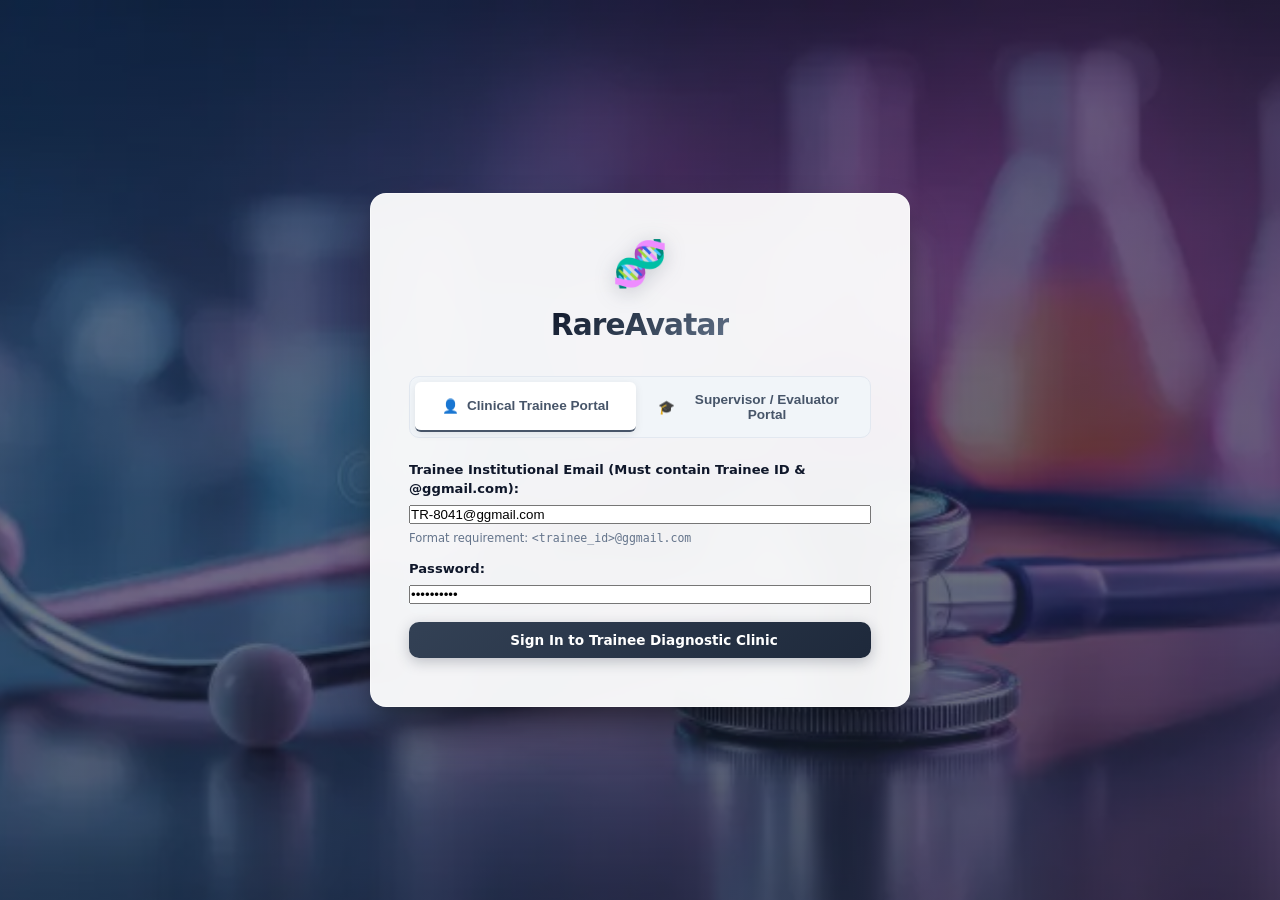
==== commit 30e899f1: "Add responsive mobile, tablet, and desktop design system across all clinical simulation tabs" ====
--- a/frontend/index.html
+++ b/frontend/index.html
@@ -13,7 +13,7 @@
     <link
         href="https://fonts.googleapis.com/css2?family=Plus+Jakarta+Sans:wght@300;400;500;600;700;800&family=JetBrains+Mono:wght@400;500;600&display=swap"
         rel="stylesheet">
-    <link rel="stylesheet" href="/css/style.css?v=2.6.2">
+    <link rel="stylesheet" href="/css/style.css?v=2.6.3">
 </head>
 
 <body class="light-theme">
--- a/css/style.css
+++ b/css/style.css
@@ -0,0 +1,3895 @@
+:root {
+    /* White / Light Theme Variables (Default) */
+    --bg-primary: #f8fafc;
+    --bg-secondary: #f1f5f9;
+    --bg-surface: #ffffff;
+    --bg-surface-elevated: #ffffff;
+    --border-subtle: #e2e8f0;
+    --border-cyan: #cbd5e1;
+    --border-purple: rgba(124, 58, 237, 0.3);
+
+    --text-primary: #0f172a;
+    --text-secondary: #475569;
+    --text-muted: #64748b;
+
+    --accent-cyan: #475569;
+    --accent-blue: #334155;
+    --accent-purple: #49474b;
+    --accent-emerald: #059669;
+    --accent-amber: #d97706;
+    --accent-crimson: #dc2626;
+
+    --font-sans: 'Plus Jakarta Sans', system-ui, -apple-system, sans-serif;
+    --font-mono: 'JetBrains Mono', monospace;
+
+    --radius-sm: 6px;
+    --radius-md: 10px;
+    --radius-lg: 16px;
+    --radius-full: 9999px;
+
+    --shadow-soft: 0 4px 20px -2px rgba(15, 23, 42, 0.08), 0 2px 6px -1px rgba(15, 23, 42, 0.04);
+    --shadow-elevated: 0 10px 30px -4px rgba(15, 23, 42, 0.12), 0 4px 12px -2px rgba(15, 23, 42, 0.06);
+    --shadow-glow-cyan: 0 4px 14px rgba(71, 85, 105, 0.16);
+    --shadow-glow-purple: 0 4px 14px rgba(124, 58, 237, 0.16);
+}
+
+body.dark-theme {
+    --bg-primary: #0a0e17;
+    --bg-secondary: #101626;
+    --bg-surface: #151d30;
+    --bg-surface-elevated: #1c263f;
+    --border-subtle: rgba(255, 255, 255, 0.08);
+    --border-cyan: rgba(148, 163, 184, 0.3);
+    --border-purple: rgba(157, 78, 221, 0.3);
+
+    --text-primary: #f0f4f8;
+    --text-secondary: #94a3b8;
+    --text-muted: #64748b;
+
+    --accent-cyan: #94a3b8;
+    --accent-blue: #cbd5e1;
+    --accent-purple: #5c5761;
+    --accent-emerald: #10b981;
+    --accent-amber: #f59e0b;
+    --accent-crimson: #ef4444;
+
+    --shadow-soft: 0 8px 32px rgba(0, 0, 0, 0.4);
+    --shadow-elevated: 0 16px 40px rgba(0, 0, 0, 0.6);
+    --shadow-glow-cyan: 0 0 20px rgba(148, 163, 184, 0.25);
+    --shadow-glow-purple: 0 0 20px rgba(157, 78, 221, 0.25);
+}
+
+* {
+    box-sizing: border-box;
+    margin: 0;
+    padding: 0;
+}
+
+body {
+    background-color: var(--bg-primary);
+    color: var(--text-primary);
+    font-family: var(--font-sans);
+    line-height: 1.5;
+    min-height: 100vh;
+    display: flex;
+    flex-direction: column;
+    overflow-x: hidden;
+    transition: background-color 0.25s ease, color 0.25s ease;
+}
+
+.hidden {
+    display: none !important;
+}
+
+/* Glassmorphism / Clinical Cards */
+.glass-card {
+    background: #ffffff;
+    backdrop-filter: blur(16px);
+    -webkit-backdrop-filter: blur(16px);
+    border: 1px solid var(--border-subtle);
+    border-radius: var(--radius-lg);
+    box-shadow: var(--shadow-soft);
+    transition: transform 0.2s ease, border-color 0.2s ease, box-shadow 0.2s ease;
+}
+
+body.dark-theme .glass-card {
+    background: linear-gradient(135deg, rgba(21, 29, 48, 0.85) 0%, rgba(16, 22, 38, 0.85) 100%);
+}
+
+.glass-card:hover {
+    border-color: #cbd5e1;
+    box-shadow: var(--shadow-elevated);
+}
+
+body.dark-theme .glass-card:hover {
+    border-color: rgba(255, 255, 255, 0.15);
+}
+
+/* Header */
+.app-header {
+    background: rgba(255, 255, 255, 0.95);
+    backdrop-filter: blur(20px);
+    border-bottom: 1px solid var(--border-subtle);
+    box-shadow: 0 1px 3px 0 rgba(15, 23, 42, 0.05);
+    padding: 12px 28px;
+    display: flex;
+    align-items: center;
+    justify-content: space-between;
+    position: sticky;
+    top: 0;
+    z-index: 100;
+}
+
+body.dark-theme .app-header {
+    background: rgba(16, 22, 38, 0.95);
+    box-shadow: none;
+}
+
+.header-branding .logo-badge {
+    display: flex;
+    align-items: center;
+    gap: 12px;
+}
+
+.logo-icon {
+    font-size: 2rem;
+    filter: drop-shadow(0 0 8px var(--accent-cyan));
+}
+
+.logo-text h1 {
+    font-size: 1.25rem;
+    font-weight: 700;
+    background: linear-gradient(90deg, #0f172a 0%, #334155 50%, #64748b 100%);
+    -webkit-background-clip: text;
+    -webkit-text-fill-color: transparent;
+    letter-spacing: -0.02em;
+}
+
+body.dark-theme .logo-text h1 {
+    background: linear-gradient(90deg, #f8fafc 0%, #cbd5e1 50%, #94a3b8 100%);
+    -webkit-background-clip: text;
+    -webkit-text-fill-color: transparent;
+}
+
+.logo-text .subtitle {
+    font-size: 0.75rem;
+    color: var(--text-secondary);
+}
+
+.tag-version,
+.arena-title-group h2 .tag-version,
+.logo-text h1 .tag-version {
+    font-size: 0.72rem;
+    font-weight: 700;
+    letter-spacing: 0.03em;
+    padding: 3px 10px;
+    border-radius: var(--radius-sm);
+    background: #e2e8f0;
+    color: #1e293b !important;
+    -webkit-text-fill-color: #1e293b !important;
+    -webkit-background-clip: border-box !important;
+    background-clip: border-box !important;
+    border: 1px solid #94a3b8;
+    vertical-align: middle;
+    margin-left: 8px;
+    display: inline-flex;
+    align-items: center;
+    line-height: 1.2;
+}
+
+body.dark-theme .tag-version,
+body.dark-theme .arena-title-group h2 .tag-version,
+body.dark-theme .logo-text h1 .tag-version {
+    background: rgba(148, 163, 184, 0.22);
+    color: #f1f5f9 !important;
+    -webkit-text-fill-color: #f1f5f9 !important;
+    border-color: rgba(148, 163, 184, 0.4);
+}
+
+/* Header Controls */
+.header-center-controls {
+    display: flex;
+    align-items: center;
+    gap: 16px;
+}
+
+.avatar-selector-box {
+    display: flex;
+    align-items: center;
+    gap: 8px;
+    background: var(--bg-surface);
+    padding: 6px 14px;
+    border-radius: var(--radius-md);
+    border: 1px solid var(--border-subtle);
+}
+
+.avatar-selector-box label {
+    font-size: 0.8rem;
+    color: var(--text-secondary);
+    font-weight: 500;
+}
+
+.patient-dropdown {
+    background: transparent;
+    color: #334155;
+    border: none;
+    font-weight: 700;
+    font-size: 0.9rem;
+    outline: none;
+    cursor: pointer;
+}
+
+.patient-dropdown option {
+    background: var(--bg-surface-elevated);
+    color: var(--text-primary);
+}
+
+.header-badges {
+    display: flex;
+    align-items: center;
+    gap: 16px;
+}
+
+.status-indicator {
+    display: flex;
+    align-items: center;
+    gap: 8px;
+    background: rgba(16, 185, 129, 0.12);
+    border: 1px solid rgba(16, 185, 129, 0.3);
+    padding: 4px 12px;
+    border-radius: var(--radius-full);
+}
+
+.indicator-dot {
+    width: 8px;
+    height: 8px;
+    border-radius: 50%;
+    background: var(--accent-emerald);
+}
+
+.indicator-dot.live-pulse {
+    box-shadow: 0 0 10px var(--accent-emerald);
+    animation: pulseGlow 2s infinite;
+}
+
+@keyframes pulseGlow {
+
+    0%,
+    100% {
+        opacity: 1;
+        transform: scale(1);
+    }
+
+    50% {
+        opacity: 0.5;
+        transform: scale(1.2);
+    }
+}
+
+.indicator-label {
+    font-size: 0.75rem;
+    font-weight: 600;
+    color: var(--accent-emerald);
+    font-family: var(--font-mono);
+}
+
+.mode-toggle-group {
+    display: flex;
+    background: var(--bg-surface);
+    padding: 2px;
+    border-radius: var(--radius-md);
+    border: 1px solid var(--border-subtle);
+}
+
+.btn-mode {
+    border: none;
+    background: transparent;
+    color: var(--text-secondary);
+    padding: 6px 12px;
+    font-size: 0.75rem;
+    font-weight: 600;
+    border-radius: var(--radius-sm);
+    cursor: pointer;
+    transition: all 0.2s;
+}
+
+.btn-mode.active {
+    background: var(--accent-blue);
+    color: #fff;
+    box-shadow: 0 2px 8px rgba(71, 85, 105, 0.4);
+}
+
+/* ==========================================================================
+   LEFT SIDEBAR NAVIGATION MENU & LAYOUT
+   ========================================================================== */
+.app-layout-container {
+    display: flex;
+    min-height: calc(100vh - 65px);
+    width: 100%;
+    position: relative;
+    align-items: stretch;
+}
+
+.app-sidebar {
+    width: 260px;
+    min-width: 260px;
+    max-width: 260px;
+    background: #ffffff;
+    border-right: 1px solid var(--border-subtle);
+    height: calc(100vh - 65px);
+    position: sticky;
+    top: 65px;
+    display: flex;
+    flex-direction: column;
+    justify-content: space-between;
+    z-index: 90;
+    transition: width 0.22s cubic-bezier(0.4, 0, 0.2, 1), min-width 0.22s, max-width 0.22s, background-color 0.2s;
+    box-shadow: 2px 0 10px rgba(15, 23, 42, 0.03);
+    flex-shrink: 0;
+}
+
+body.dark-theme .app-sidebar {
+    background: #0d1322;
+    border-right: 1px solid rgba(255, 255, 255, 0.08);
+    box-shadow: 2px 0 16px rgba(0, 0, 0, 0.35);
+}
+
+.app-sidebar.collapsed {
+    width: 72px;
+    min-width: 72px;
+    max-width: 72px;
+}
+
+.sidebar-header {
+    display: flex;
+    align-items: center;
+    justify-content: space-between;
+    padding: 14px 16px 12px 18px;
+    border-bottom: 1px solid var(--border-subtle);
+}
+
+.sidebar-title {
+    font-size: 0.72rem;
+    font-weight: 800;
+    letter-spacing: 0.08em;
+    color: var(--text-muted);
+    text-transform: uppercase;
+}
+
+.sidebar-collapse-btn {
+    background: var(--bg-secondary);
+    border: 1px solid var(--border-subtle);
+    border-radius: var(--radius-sm);
+    width: 26px;
+    height: 26px;
+    display: flex;
+    align-items: center;
+    justify-content: center;
+    cursor: pointer;
+    font-size: 0.7rem;
+    color: var(--text-secondary);
+    transition: all 0.2s;
+}
+
+.sidebar-collapse-btn:hover {
+    background: var(--accent-cyan);
+    color: #ffffff;
+    border-color: var(--accent-cyan);
+}
+
+.app-sidebar.collapsed .sidebar-title {
+    display: none;
+}
+
+.app-sidebar.collapsed .sidebar-header {
+    justify-content: center;
+    padding: 12px 0;
+}
+
+.sidebar-nav-menu {
+    flex: 1;
+    overflow-y: auto;
+    overflow-x: hidden;
+    padding: 8px 10px;
+    display: flex;
+    flex-direction: column;
+    gap: 3px;
+}
+
+.sidebar-nav-menu::-webkit-scrollbar {
+    width: 4px;
+}
+
+.sidebar-nav-menu::-webkit-scrollbar-thumb {
+    background: rgba(100, 116, 139, 0.25);
+    border-radius: 4px;
+}
+
+.nav-section-label {
+    font-size: 0.65rem;
+    font-weight: 800;
+    letter-spacing: 0.09em;
+    text-transform: uppercase;
+    color: var(--text-muted);
+    padding: 12px 10px 4px 12px;
+    white-space: nowrap;
+}
+
+.app-sidebar.collapsed .nav-section-label {
+    display: none;
+}
+
+.nav-tab {
+    background: transparent;
+    border: 1px solid transparent;
+    color: var(--text-secondary);
+    padding: 9px 12px;
+    font-size: 0.85rem;
+    font-weight: 500;
+    cursor: pointer;
+    display: flex;
+    align-items: center;
+    gap: 12px;
+    border-radius: var(--radius-md);
+    position: relative;
+    white-space: nowrap;
+    width: 100%;
+    text-align: left;
+    transition: all 0.16s cubic-bezier(0.4, 0, 0.2, 1);
+    user-select: none;
+    box-sizing: border-box;
+}
+
+.nav-tab:hover {
+    background: #f1f5f9;
+    color: #0f172a;
+    transform: translateX(3px);
+}
+
+body.dark-theme .nav-tab:hover {
+    background: rgba(255, 255, 255, 0.06);
+    color: #ffffff;
+}
+
+.nav-tab.active {
+    background: #f1f5f9;
+    color: #0f172a;
+    border: 1px solid #cbd5e1;
+    font-weight: 700;
+    box-shadow: 0 2px 8px rgba(51, 65, 85, 0.08);
+}
+
+body.dark-theme .nav-tab.active {
+    background: rgba(148, 163, 184, 0.15);
+    border: 1px solid rgba(148, 163, 184, 0.35);
+    color: #f8fafc;
+    box-shadow: 0 2px 12px rgba(0, 0, 0, 0.3);
+}
+
+.nav-tab.active::before {
+    content: '';
+    position: absolute;
+    left: 0;
+    top: 5px;
+    bottom: 5px;
+    width: 4px;
+    background: linear-gradient(180deg, #334155, #64748b);
+    border-radius: 0 4px 4px 0;
+}
+
+.nav-tab.active::after {
+    display: none !important;
+}
+
+.tab-icon {
+    font-size: 1.15rem;
+    min-width: 24px;
+    display: inline-flex;
+    align-items: center;
+    justify-content: center;
+    line-height: 1;
+}
+
+.tab-text {
+    font-size: 0.85rem;
+    flex: 1;
+    overflow: hidden;
+    text-overflow: ellipsis;
+    white-space: nowrap;
+}
+
+.app-sidebar.collapsed .tab-text {
+    display: none;
+}
+
+.app-sidebar.collapsed .nav-tab {
+    justify-content: center;
+    padding: 11px 0;
+    transform: none;
+}
+
+.app-sidebar.collapsed .nav-tab:hover {
+    transform: none;
+    background: rgba(51, 65, 85, 0.12);
+}
+
+.app-sidebar.collapsed .nav-tab.active::before {
+    left: 2px;
+}
+
+/* Sidebar Footer */
+.sidebar-footer {
+    padding: 12px 14px;
+    border-top: 1px solid var(--border-subtle);
+    background: var(--bg-surface);
+}
+
+body.dark-theme .sidebar-footer {
+    background: rgba(16, 22, 38, 0.6);
+}
+
+.sidebar-avatar-mini-status {
+    display: flex;
+    align-items: center;
+    gap: 10px;
+}
+
+.dot-online {
+    width: 8px;
+    height: 8px;
+    border-radius: 50%;
+    background: var(--accent-emerald);
+    box-shadow: 0 0 8px var(--accent-emerald);
+    flex-shrink: 0;
+}
+
+.mini-meta {
+    display: flex;
+    flex-direction: column;
+    overflow: hidden;
+}
+
+.mini-label {
+    font-size: 0.62rem;
+    font-weight: 700;
+    letter-spacing: 0.08em;
+    color: var(--text-muted);
+}
+
+.mini-sub {
+    font-size: 0.78rem;
+    font-weight: 600;
+    color: var(--text-primary);
+    white-space: nowrap;
+    overflow: hidden;
+    text-overflow: ellipsis;
+}
+
+.app-sidebar.collapsed .sidebar-footer .mini-meta {
+    display: none;
+}
+
+.app-sidebar.collapsed .sidebar-footer {
+    display: flex;
+    justify-content: center;
+    padding: 10px 0;
+}
+
+/* App Main Layout */
+.app-main-layout {
+    flex: 1;
+    min-width: 0;
+    display: flex;
+    flex-direction: column;
+    overflow-x: hidden;
+    background-color: var(--bg-primary);
+}
+
+/* Main Content Area */
+.main-content-area {
+    padding: 28px;
+    flex: 1;
+    display: flex;
+    flex-direction: column;
+}
+
+.tab-panel {
+    display: none;
+    animation: fadeIn 0.25s ease-out;
+}
+
+.tab-panel.active {
+    display: block;
+}
+
+@keyframes fadeIn {
+    from {
+        opacity: 0;
+        transform: translateY(6px);
+    }
+
+    to {
+        opacity: 1;
+        transform: translateY(0);
+    }
+}
+
+@media (max-width: 992px) {
+    .app-sidebar {
+        width: 72px;
+        min-width: 72px;
+        max-width: 72px;
+    }
+
+    .app-sidebar .sidebar-title,
+    .app-sidebar .nav-section-label,
+    .app-sidebar .tab-text,
+    .app-sidebar .mini-meta {
+        display: none;
+    }
+
+    .app-sidebar .sidebar-header {
+        justify-content: center;
+        padding: 12px 0;
+    }
+
+    .app-sidebar .sidebar-collapse-btn {
+        display: none;
+    }
+
+    .app-sidebar .nav-tab {
+        justify-content: center;
+        padding: 12px 0;
+    }
+
+    .app-sidebar .sidebar-footer {
+        justify-content: center;
+        padding: 10px 0;
+    }
+
+    .main-content-area {
+        padding: 16px;
+    }
+}
+
+/* Buttons */
+.btn {
+    border: none;
+    outline: none;
+    cursor: pointer;
+    font-family: var(--font-sans);
+    font-weight: 600;
+    border-radius: var(--radius-md);
+    padding: 10px 18px;
+    font-size: 0.85rem;
+    display: inline-flex;
+    align-items: center;
+    justify-content: center;
+    gap: 8px;
+    transition: all 0.2s ease;
+}
+
+.btn-primary {
+    background: linear-gradient(135deg, #334155 0%, #1e293b 100%);
+    color: #ffffff;
+    box-shadow: 0 4px 14px rgba(30, 41, 59, 0.25);
+}
+
+body.dark-theme .btn-primary {
+    background: linear-gradient(135deg, #475569 0%, #1e293b 100%);
+    color: #ffffff;
+    box-shadow: 0 4px 16px rgba(0, 0, 0, 0.4);
+}
+
+.btn-primary:hover {
+    transform: translateY(-1px);
+    box-shadow: 0 6px 18px rgba(30, 41, 59, 0.35);
+}
+
+body.dark-theme .btn-primary:hover {
+    box-shadow: 0 6px 20px rgba(0, 0, 0, 0.5);
+}
+
+.btn-secondary {
+    background: #ffffff;
+    color: var(--text-primary);
+    border: 1px solid var(--border-subtle);
+}
+
+body.dark-theme .btn-secondary {
+    background: var(--bg-surface-elevated);
+}
+
+.btn-secondary:hover {
+    background: #f1f5f9;
+    border-color: #cbd5e1;
+}
+
+body.dark-theme .btn-secondary:hover {
+    background: rgba(255, 255, 255, 0.1);
+}
+
+.btn-outline-cyan {
+    background: transparent;
+    color: #334155;
+    border: 1px solid #94a3b8;
+}
+
+.btn-outline-cyan:hover {
+    background: #f1f5f9;
+    color: #0f172a;
+    border-color: #475569;
+    box-shadow: 0 2px 8px rgba(71, 85, 105, 0.15);
+}
+
+body.dark-theme .btn-outline-cyan {
+    color: #cbd5e1;
+    border-color: #64748b;
+}
+
+body.dark-theme .btn-outline-cyan:hover {
+    background: rgba(148, 163, 184, 0.15);
+    color: #ffffff;
+    border-color: #cbd5e1;
+    box-shadow: 0 0 12px rgba(148, 163, 184, 0.25);
+}
+
+.btn-sm {
+    padding: 6px 12px;
+    font-size: 0.75rem;
+}
+
+/* Badges */
+.badge {
+    display: inline-flex;
+    align-items: center;
+    padding: 3px 10px;
+    border-radius: var(--radius-full);
+    font-size: 0.75rem;
+    font-weight: 600;
+}
+
+.badge-mono {
+    font-family: var(--font-mono);
+    background: #f1f5f9;
+    color: var(--text-primary);
+    border: 1px solid var(--border-subtle);
+}
+
+body.dark-theme .badge-mono {
+    background: rgba(255, 255, 255, 0.08);
+    border: none;
+}
+
+.badge-cyan {
+    background: #f1f5f9;
+    color: #334155;
+    border: 1px solid #cbd5e1;
+}
+
+.badge-purple {
+    background: rgba(157, 78, 221, 0.15);
+    color: var(--accent-purple);
+    border: 1px solid rgba(157, 78, 221, 0.3);
+}
+
+.badge-info {
+    background: #f1f5f9;
+    color: #334155;
+    border: 1px solid #cbd5e1;
+}
+
+.badge-warning {
+    background: rgba(245, 158, 11, 0.15);
+    color: var(--accent-amber);
+    border: 1px solid rgba(245, 158, 11, 0.3);
+}
+
+.badge-success {
+    background: rgba(16, 185, 129, 0.15);
+    color: var(--accent-emerald);
+    border: 1px solid rgba(16, 185, 129, 0.3);
+}
+
+.badge-danger {
+    background: rgba(239, 68, 68, 0.15);
+    color: var(--accent-crimson);
+    border: 1px solid rgba(239, 68, 68, 0.3);
+}
+
+/* Card Components */
+.card-header {
+    display: flex;
+    justify-content: space-between;
+    align-items: center;
+    padding: 16px 20px;
+    border-bottom: 1px solid var(--border-subtle);
+    flex-wrap: wrap;
+    gap: 10px;
+}
+
+.card-header h3 {
+    font-size: 1.05rem;
+    font-weight: 700;
+}
+
+.card-header h4 {
+    font-size: 0.95rem;
+    font-weight: 600;
+}
+
+.card-subtext {
+    font-size: 0.8rem;
+    color: var(--text-secondary);
+    margin-top: 4px;
+}
+
+/* TAB 1: Workspace Grid */
+.workspace-grid {
+    display: grid;
+    grid-template-columns: 360px 1fr 1fr;
+    gap: 24px;
+}
+
+.patient-identity-card {
+    display: flex;
+    flex-direction: column;
+}
+
+.patient-profile-body {
+    padding: 20px;
+    display: flex;
+    flex-direction: column;
+    align-items: center;
+    gap: 16px;
+}
+
+.profile-avatar-graphic {
+    font-size: 4rem;
+    background: radial-gradient(circle, rgba(51, 65, 85, 0.12) 0%, transparent 70%);
+    width: 100px;
+    height: 100px;
+    border-radius: 50%;
+    display: flex;
+    align-items: center;
+    justify-content: center;
+    border: 2px dashed rgba(51, 65, 85, 0.35);
+}
+
+body.dark-theme .profile-avatar-graphic {
+    background: radial-gradient(circle, rgba(51, 65, 85, 0.15) 0%, transparent 70%);
+    border-color: rgba(51, 65, 85, 0.4);
+}
+
+.profile-details-grid {
+    width: 100%;
+    display: flex;
+    flex-direction: column;
+    gap: 10px;
+}
+
+.detail-item {
+    display: flex;
+    justify-content: space-between;
+    align-items: center;
+    padding: 8px 12px;
+    background: #f8fafc;
+    border: 1px solid #e2e8f0;
+    border-radius: var(--radius-sm);
+    font-size: 0.85rem;
+}
+
+body.dark-theme .detail-item {
+    background: rgba(255, 255, 255, 0.03);
+    border: none;
+    padding: 6px 10px;
+}
+
+.detail-item .label {
+    color: var(--text-secondary);
+}
+
+.detail-item .value {
+    font-weight: 600;
+}
+
+.highlight-cyan {
+    color: #334155;
+    font-weight: 700;
+}
+
+body.dark-theme .highlight-cyan {
+    color: #cbd5e1;
+}
+
+.highlight-purple {
+    color: var(--accent-purple);
+    font-weight: 700;
+}
+
+.simulation-time-controls {
+    padding: 20px;
+    border-top: 1px solid var(--border-subtle);
+    background: #f8fafc;
+}
+
+body.dark-theme .simulation-time-controls {
+    background: rgba(0, 0, 0, 0.2);
+}
+
+.simulation-time-controls h4 {
+    font-size: 0.85rem;
+    color: var(--text-secondary);
+    margin-bottom: 12px;
+}
+
+.simulation-time-controls .btn-group {
+    display: grid;
+    grid-template-columns: 1fr 1fr 1fr;
+    gap: 8px;
+}
+
+/* Timeline */
+.timeline-container {
+    padding: 20px;
+    max-height: 520px;
+    overflow-y: auto;
+    display: flex;
+    flex-direction: column;
+    gap: 16px;
+}
+
+.timeline-event-card {
+    background: var(--bg-surface);
+    border-left: 3px solid #64748b;
+    border-radius: 0 var(--radius-md) var(--radius-md) 0;
+    padding: 14px;
+    position: relative;
+    border-top: 1px solid var(--border-subtle);
+    border-right: 1px solid var(--border-subtle);
+    border-bottom: 1px solid var(--border-subtle);
+}
+
+.timeline-event-header {
+    display: flex;
+    justify-content: space-between;
+    margin-bottom: 8px;
+}
+
+.timeline-month-badge {
+    font-size: 0.75rem;
+    font-family: var(--font-mono);
+    color: #475569;
+    font-weight: 700;
+}
+
+.timeline-encounter-type {
+    font-size: 0.8rem;
+    font-weight: 600;
+    color: var(--text-primary);
+}
+
+.timeline-chief-complaint {
+    font-size: 0.85rem;
+    font-weight: 600;
+    color: var(--text-primary);
+    margin-bottom: 6px;
+}
+
+.timeline-narrative {
+    font-size: 0.8rem;
+    color: var(--text-secondary);
+    line-height: 1.4;
+}
+
+/* Symptoms List */
+.symptoms-list {
+    padding: 20px;
+    max-height: 520px;
+    overflow-y: auto;
+    display: flex;
+    flex-direction: column;
+    gap: 12px;
+}
+
+.symptom-item-card {
+    background: var(--bg-surface);
+    border: 1px solid var(--border-subtle);
+    border-radius: var(--radius-md);
+    padding: 12px;
+    display: flex;
+    flex-direction: column;
+    gap: 6px;
+}
+
+.symptom-item-card.unrevealed {
+    opacity: 0.6;
+    border-style: dashed;
+}
+
+.symptom-item-top {
+    display: flex;
+    justify-content: space-between;
+    align-items: center;
+}
+
+.symptom-title {
+    font-size: 0.85rem;
+    font-weight: 600;
+}
+
+.symptom-desc {
+    font-size: 0.8rem;
+    color: var(--text-secondary);
+}
+
+.severity-meter {
+    height: 4px;
+    background: #e2e8f0;
+    border-radius: 2px;
+    overflow: hidden;
+    margin-top: 4px;
+}
+
+body.dark-theme .severity-meter {
+    background: rgba(255, 255, 255, 0.1);
+}
+
+.severity-fill {
+    height: 100%;
+    background: linear-gradient(90deg, var(--accent-emerald), var(--accent-amber), var(--accent-crimson));
+}
+
+/* TAB 2: Consultation */
+.consultation-layout {
+    display: grid;
+    grid-template-columns: 1fr 380px;
+    gap: 24px;
+    height: calc(100vh - 180px);
+}
+
+.chat-main-card {
+    display: flex;
+    flex-direction: column;
+    overflow: hidden;
+}
+
+.chat-messages-container {
+    flex: 1;
+    padding: 20px;
+    overflow-y: auto;
+    display: flex;
+    flex-direction: column;
+    gap: 16px;
+}
+
+.chat-bubble {
+    max-width: 80%;
+    padding: 14px 18px;
+    border-radius: var(--radius-lg);
+    font-size: 0.9rem;
+    line-height: 1.5;
+    position: relative;
+    animation: fadeIn 0.2s ease-out;
+}
+
+.chat-bubble.clinician {
+    align-self: flex-end;
+    background: linear-gradient(135deg, #0f172a 0%, #1e293b 100%);
+    color: #fff;
+    border-bottom-right-radius: 4px;
+}
+
+.chat-bubble.avatar {
+    align-self: flex-start;
+    background: #ffffff;
+    border: 1px solid var(--border-subtle);
+    box-shadow: 0 2px 8px rgba(15, 23, 42, 0.04);
+    border-bottom-left-radius: 4px;
+}
+
+body.dark-theme .chat-bubble.avatar {
+    background: var(--bg-surface-elevated);
+    box-shadow: none;
+}
+
+.chat-bubble .bubble-sender {
+    font-size: 0.7rem;
+    font-weight: 700;
+    text-transform: uppercase;
+    margin-bottom: 4px;
+    color: var(--accent-cyan);
+}
+
+.chat-bubble.clinician .bubble-sender {
+    color: #94a3b8;
+}
+
+.bubble-meta-box {
+    margin-top: 8px;
+    padding-top: 6px;
+    border-top: 1px solid var(--border-subtle);
+    display: flex;
+    flex-direction: column;
+    gap: 4px;
+}
+
+.bubble-uncertainty {
+    font-size: 0.72rem;
+    color: var(--accent-amber);
+    display: flex;
+    align-items: center;
+    gap: 4px;
+}
+
+.bubble-citations {
+    font-size: 0.72rem;
+    color: var(--accent-emerald);
+}
+
+.typing-bubble {
+    border-left: 3px solid var(--accent-cyan);
+    background: #f1f5f9;
+}
+
+body.dark-theme .typing-bubble {
+    background: rgba(16, 22, 38, 0.7);
+}
+
+.loading-spinner-sm {
+    width: 14px;
+    height: 14px;
+    border: 2px solid rgba(51, 65, 85, 0.2);
+    border-top-color: var(--accent-cyan);
+    border-radius: 50%;
+    display: inline-block;
+    animation: spin 0.8s linear infinite;
+}
+
+body.dark-theme .loading-spinner-sm {
+    border-color: rgba(51, 65, 85, 0.2);
+    border-top-color: var(--accent-cyan);
+}
+
+@keyframes spin {
+    to {
+        transform: rotate(360deg);
+    }
+}
+
+.chat-input-area {
+    padding: 16px 20px;
+    background: #ffffff;
+    border-top: 1px solid var(--border-subtle);
+    display: flex;
+    flex-direction: column;
+    gap: 10px;
+}
+
+body.dark-theme .chat-input-area {
+    background: rgba(16, 22, 38, 0.9);
+}
+
+.quick-inquiry-chips {
+    display: flex;
+    gap: 8px;
+    overflow-x: auto;
+    padding-bottom: 4px;
+}
+
+.chip-btn {
+    background: #f1f5f9;
+    border: 1px solid #cbd5e1;
+    color: var(--text-secondary);
+    font-size: 0.75rem;
+    padding: 4px 10px;
+    border-radius: var(--radius-full);
+    cursor: pointer;
+    white-space: nowrap;
+    transition: all 0.2s;
+}
+
+body.dark-theme .chip-btn {
+    background: rgba(255, 255, 255, 0.06);
+    border-color: rgba(255, 255, 255, 0.12);
+}
+
+.chip-btn:hover {
+    background: rgba(51, 65, 85, 0.1);
+    color: var(--accent-cyan);
+    border-color: var(--accent-cyan);
+}
+
+body.dark-theme .chip-btn:hover {
+    background: rgba(51, 65, 85, 0.15);
+}
+
+.chat-input-form {
+    display: flex;
+    gap: 12px;
+}
+
+.chat-input-form input {
+    flex: 1;
+    background: #f8fafc;
+    border: 1px solid var(--border-subtle);
+    border-radius: var(--radius-md);
+    padding: 12px 16px;
+    color: var(--text-primary);
+    font-family: var(--font-sans);
+    font-size: 0.9rem;
+    outline: none;
+    transition: border-color 0.2s;
+}
+
+body.dark-theme .chat-input-form input {
+    background: var(--bg-surface);
+}
+
+.chat-input-form input:focus {
+    border-color: var(--accent-cyan);
+    box-shadow: 0 0 10px rgba(51, 65, 85, 0.2);
+    background: #ffffff;
+}
+
+body.dark-theme .chat-input-form input:focus {
+    background: var(--bg-surface);
+    box-shadow: 0 0 12px rgba(51, 65, 85, 0.2);
+}
+
+/* Orders Sidebar */
+.investigation-order-card {
+    display: flex;
+    flex-direction: column;
+    overflow: hidden;
+}
+
+.order-notice {
+    font-size: 0.75rem;
+    color: var(--text-secondary);
+    padding: 12px 20px 0;
+    line-height: 1.4;
+}
+
+.order-catalog-list {
+    padding: 16px 20px;
+    overflow-y: auto;
+    display: flex;
+    flex-direction: column;
+    gap: 10px;
+}
+
+.order-item-card {
+    background: var(--bg-surface);
+    border: 1px solid var(--border-subtle);
+    border-radius: var(--radius-md);
+    padding: 12px;
+    display: flex;
+    justify-content: space-between;
+    align-items: center;
+}
+
+.order-item-info {
+    display: flex;
+    flex-direction: column;
+}
+
+.order-item-title {
+    font-size: 0.85rem;
+    font-weight: 600;
+}
+
+.order-item-sub {
+    font-size: 0.72rem;
+    color: var(--text-muted);
+}
+
+/* TAB 3: Multimodal Data */
+.multimodal-grid {
+    display: grid;
+    grid-template-columns: 1fr 1fr;
+    gap: 24px;
+}
+
+.clinical-data-table {
+    width: 100%;
+    border-collapse: collapse;
+    font-size: 0.85rem;
+}
+
+.clinical-data-table th {
+    text-align: left;
+    padding: 10px 14px;
+    background: #f1f5f9;
+    color: var(--text-secondary);
+    font-weight: 600;
+    border-bottom: 1px solid var(--border-subtle);
+}
+
+body.dark-theme .clinical-data-table th {
+    background: rgba(0, 0, 0, 0.2);
+}
+
+.clinical-data-table td {
+    padding: 10px 14px;
+    border-bottom: 1px solid var(--border-subtle);
+}
+
+.clinical-data-table tr.abnormal-row td:first-child {
+    border-left: 3px solid var(--accent-amber);
+}
+
+.canvas-chart-box {
+    padding: 20px;
+    border-top: 1px solid var(--border-subtle);
+}
+
+.canvas-chart-box h4 {
+    font-size: 0.9rem;
+    margin-bottom: 12px;
+}
+
+.chart-wrapper {
+    background: #ffffff;
+    border: 1px solid var(--border-subtle);
+    border-radius: var(--radius-md);
+    padding: 10px;
+    display: flex;
+    justify-content: center;
+}
+
+body.dark-theme .chart-wrapper {
+    background: #080c14;
+}
+
+.chart-caption {
+    font-size: 0.75rem;
+    color: var(--text-muted);
+    margin-top: 8px;
+    text-align: center;
+}
+
+.imaging-selector-tabs {
+    display: flex;
+    gap: 8px;
+    padding: 12px 20px;
+    border-bottom: 1px solid var(--border-subtle);
+    overflow-x: auto;
+}
+
+.imaging-tab-btn {
+    background: var(--bg-surface);
+    border: 1px solid var(--border-subtle);
+    color: var(--text-secondary);
+    padding: 6px 14px;
+    border-radius: var(--radius-md);
+    font-size: 0.8rem;
+    font-weight: 600;
+    cursor: pointer;
+}
+
+.imaging-tab-btn.active {
+    background: rgba(157, 78, 221, 0.2);
+    color: var(--accent-purple);
+    border-color: var(--accent-purple);
+}
+
+.imaging-detail-container {
+    padding: 20px;
+}
+
+.imaging-report-box {
+    background: var(--bg-surface);
+    border-radius: var(--radius-md);
+    padding: 16px;
+    border-left: 3px solid var(--accent-purple);
+    display: flex;
+    flex-direction: column;
+    gap: 12px;
+}
+
+.report-section h5 {
+    font-size: 0.75rem;
+    text-transform: uppercase;
+    color: var(--text-muted);
+    margin-bottom: 4px;
+}
+
+.report-section p {
+    font-size: 0.85rem;
+    line-height: 1.5;
+}
+
+.imaging-visualization-container {
+    padding: 20px;
+    border-top: 1px solid var(--border-subtle);
+}
+
+.imaging-viz-header {
+    display: flex;
+    justify-content: space-between;
+    align-items: center;
+    margin-bottom: 12px;
+}
+
+.svg-slice-viewport {
+    background: #f8fafc;
+    border: 1px solid var(--border-subtle);
+    border-radius: var(--radius-md);
+    padding: 14px;
+    min-height: 220px;
+    display: flex;
+    align-items: center;
+    justify-content: center;
+}
+
+body.dark-theme .svg-slice-viewport {
+    background: #05080f;
+}
+
+.viz-disclaimer {
+    font-size: 0.75rem;
+    color: var(--text-muted);
+    margin-top: 10px;
+    line-height: 1.4;
+}
+
+/* TAB 4: Progression & Scenarios */
+.progression-layout {
+    display: grid;
+    grid-template-columns: minmax(320px, 400px) 1fr;
+    gap: 24px;
+    width: 100%;
+    min-width: 0;
+}
+
+.progression-control-card,
+.progression-chart-card {
+    min-width: 0;
+    width: 100%;
+    box-sizing: border-box;
+    display: flex;
+    flex-direction: column;
+}
+
+.section-intro {
+    font-size: 0.85rem;
+    color: var(--text-secondary);
+    padding: 16px 20px 0;
+    line-height: 1.5;
+}
+
+.scenarios-selector-list {
+    padding: 20px;
+    display: flex;
+    flex-direction: column;
+    gap: 14px;
+}
+
+.scenario-card {
+    background: var(--bg-surface);
+    border: 1px solid var(--border-subtle);
+    border-radius: var(--radius-md);
+    padding: 16px;
+    cursor: pointer;
+    transition: all 0.2s;
+    display: flex;
+    flex-direction: column;
+    gap: 8px;
+    min-width: 0;
+    box-sizing: border-box;
+}
+
+.scenario-card:hover {
+    border-color: var(--accent-cyan);
+}
+
+.scenario-card.active {
+    border-color: var(--accent-cyan);
+    box-shadow: 0 0 12px rgba(51, 65, 85, 0.2);
+    background: rgba(51, 65, 85, 0.05);
+}
+
+body.dark-theme .scenario-card.active {
+    box-shadow: 0 0 16px rgba(51, 65, 85, 0.2);
+    background: rgba(51, 65, 85, 0.05);
+}
+
+.scenario-card-header {
+    display: flex;
+    justify-content: space-between;
+    align-items: flex-start;
+    flex-wrap: wrap;
+    gap: 8px;
+}
+
+.scenario-title {
+    font-size: 0.9rem;
+    font-weight: 700;
+}
+
+.scenario-desc {
+    font-size: 0.8rem;
+    color: var(--text-secondary);
+    line-height: 1.4;
+}
+
+.scenario-card-footer {
+    display: flex;
+    justify-content: space-between;
+    align-items: center;
+    flex-wrap: wrap;
+    gap: 10px;
+    margin-top: 8px;
+}
+
+.trajectory-chart-wrapper {
+    padding: 16px;
+    background: #ffffff;
+    border: 1px solid var(--border-subtle);
+    border-radius: var(--radius-md);
+    margin: 16px 20px;
+    display: flex;
+    justify-content: center;
+    align-items: center;
+    overflow-x: auto;
+    -webkit-overflow-scrolling: touch;
+    box-sizing: border-box;
+    width: calc(100% - 40px);
+}
+
+body.dark-theme .trajectory-chart-wrapper {
+    background: #080c14;
+    border: 1px solid rgba(255, 255, 255, 0.08);
+}
+
+.trajectory-chart-wrapper canvas {
+    max-width: 100%;
+    height: auto !important;
+    display: block;
+}
+
+.trajectory-legend {
+    padding: 0 20px 20px;
+    display: flex;
+    flex-wrap: wrap;
+    gap: 12px 20px;
+    font-size: 0.8rem;
+}
+
+.trajectory-legend-item {
+    display: flex;
+    align-items: center;
+    gap: 8px;
+}
+
+@media (max-width: 1100px) {
+    .progression-layout {
+        grid-template-columns: 1fr;
+        gap: 20px;
+    }
+    .uncertainty-evidence-grid {
+        grid-template-columns: 1fr;
+        gap: 20px;
+    }
+}
+
+@media (max-width: 768px) {
+    .trajectory-chart-wrapper {
+        margin: 12px;
+        width: calc(100% - 24px);
+        padding: 10px;
+    }
+    .uncertainty-explanation-boxes {
+        grid-template-columns: 1fr;
+        gap: 12px;
+    }
+}
+
+/* TAB 5: Uncertainty & Evidence */
+.uncertainty-evidence-grid {
+    display: grid;
+    grid-template-columns: 1fr 1fr;
+    gap: 24px;
+    width: 100%;
+    min-width: 0;
+    gap: 24px;
+}
+
+.uncertainty-explanation-boxes {
+    padding: 20px;
+    display: grid;
+    grid-template-columns: 1fr 1fr;
+    gap: 16px;
+}
+
+.uncertainty-box {
+    padding: 16px;
+    border-radius: var(--radius-md);
+    font-size: 0.85rem;
+}
+
+.aleatoric-box {
+    background: rgba(245, 158, 11, 0.08);
+    border: 1px solid rgba(245, 158, 11, 0.25);
+}
+
+.aleatoric-box h4 {
+    color: var(--accent-amber);
+    margin-bottom: 8px;
+}
+
+.epistemic-box {
+    background: rgba(16, 185, 129, 0.08);
+    border: 1px solid rgba(16, 185, 129, 0.25);
+}
+
+.epistemic-box h4 {
+    color: var(--accent-emerald);
+    margin-bottom: 8px;
+}
+
+.uncertainty-box ul {
+    margin-top: 8px;
+    padding-left: 18px;
+    color: var(--text-secondary);
+    font-size: 0.78rem;
+}
+
+.active-uncertainty-breakdown {
+    padding: 0 20px 20px;
+}
+
+.active-uncertainty-breakdown h4 {
+    font-size: 0.9rem;
+    margin-bottom: 12px;
+}
+
+.scores-list {
+    display: flex;
+    flex-direction: column;
+    gap: 8px;
+}
+
+.score-item {
+    display: flex;
+    justify-content: space-between;
+    align-items: center;
+    background: var(--bg-surface);
+    padding: 10px 14px;
+    border-radius: var(--radius-sm);
+    font-size: 0.85rem;
+}
+
+.literature-search-bar {
+    padding: 16px 20px;
+    border-bottom: 1px solid var(--border-subtle);
+}
+
+.literature-search-bar input {
+    width: 100%;
+    background: var(--bg-surface);
+    border: 1px solid var(--border-subtle);
+    border-radius: var(--radius-md);
+    padding: 10px 14px;
+    color: var(--text-primary);
+    font-family: var(--font-sans);
+    outline: none;
+}
+
+.literature-articles-list {
+    padding: 20px;
+    display: flex;
+    flex-direction: column;
+    gap: 14px;
+    max-height: 600px;
+    overflow-y: auto;
+}
+
+.article-card {
+    background: var(--bg-surface);
+    border: 1px solid var(--border-subtle);
+    border-radius: var(--radius-md);
+    padding: 16px;
+    display: flex;
+    flex-direction: column;
+    gap: 8px;
+}
+
+.article-top {
+    display: flex;
+    justify-content: space-between;
+    align-items: center;
+}
+
+.article-title {
+    font-size: 0.9rem;
+    font-weight: 700;
+    color: var(--text-primary);
+}
+
+.article-authors {
+    font-size: 0.8rem;
+    color: var(--text-secondary);
+}
+
+.article-summary {
+    font-size: 0.8rem;
+    color: var(--text-muted);
+    line-height: 1.4;
+}
+
+/* TAB 6: Validation */
+.validation-layout {
+    display: flex;
+    flex-direction: column;
+    gap: 24px;
+}
+
+.validation-metrics-bar {
+    display: grid;
+    grid-template-columns: repeat(5, 1fr);
+    gap: 16px;
+    padding: 20px;
+}
+
+.metric-tile {
+    background: var(--bg-surface);
+    padding: 14px;
+    border-radius: var(--radius-md);
+    border: 1px solid var(--border-subtle);
+    display: flex;
+    flex-direction: column;
+    gap: 4px;
+}
+
+.metric-title {
+    font-size: 0.75rem;
+    color: var(--text-secondary);
+}
+
+.metric-val {
+    font-size: 1.15rem;
+    font-weight: 700;
+    font-family: var(--font-mono);
+}
+
+.status-passed {
+    color: var(--accent-emerald);
+}
+
+.status-failed {
+    color: var(--accent-crimson);
+}
+
+.expert-disclaimer-alert {
+    display: flex;
+    gap: 14px;
+    align-items: flex-start;
+    background: rgba(245, 158, 11, 0.1);
+    border-top: 1px solid rgba(245, 158, 11, 0.3);
+    padding: 14px 20px;
+}
+
+.expert-disclaimer-alert .alert-icon {
+    font-size: 1.25rem;
+}
+
+.expert-disclaimer-alert p {
+    font-size: 0.8rem;
+    color: var(--text-secondary);
+    margin-top: 2px;
+}
+
+.validation-details-columns {
+    display: flex;
+    flex-direction: column;
+    gap: 24px;
+    width: 100%;
+}
+
+.table-responsive {
+    width: 100%;
+    overflow-x: auto;
+    -webkit-overflow-scrolling: touch;
+}
+
+.rules-audit-table {
+    width: 100%;
+    min-width: 900px;
+    border-collapse: collapse;
+    font-size: 0.8rem;
+}
+
+.rules-audit-table th,
+.rules-audit-table td {
+    padding: 10px 12px;
+    border-bottom: 1px solid var(--border-subtle);
+    text-align: left;
+}
+
+.privacy-checks-box {
+    padding: 20px;
+    display: grid;
+    grid-template-columns: repeat(auto-fit, minmax(340px, 1fr));
+    gap: 16px;
+}
+
+.privacy-check-item {
+    background: #f8fafc;
+    border: 1px solid var(--border-subtle);
+    border-radius: var(--radius-md);
+    padding: 16px;
+    border-left: 4px solid var(--accent-purple);
+    display: flex;
+    flex-direction: column;
+    gap: 8px;
+}
+
+body.dark-theme .privacy-check-item {
+    background: var(--bg-surface-elevated);
+    border-color: rgba(255, 255, 255, 0.08);
+}
+
+/* TAB 7: Diagnostic Stress-Testing */
+.benchmark-grid {
+    display: grid;
+    grid-template-columns: 380px 1fr;
+    gap: 24px;
+}
+
+.benchmark-desc {
+    font-size: 0.82rem;
+    color: var(--text-secondary);
+    padding: 16px 20px 0;
+    line-height: 1.4;
+}
+
+.perturbation-form {
+    padding: 20px;
+    display: flex;
+    flex-direction: column;
+    gap: 16px;
+}
+
+.form-group {
+    display: flex;
+    flex-direction: column;
+    gap: 6px;
+}
+
+.form-group label {
+    font-size: 0.82rem;
+    font-weight: 600;
+}
+
+.form-group small {
+    font-size: 0.72rem;
+    color: var(--text-muted);
+}
+
+.form-group-checkbox {
+    font-size: 0.82rem;
+}
+
+.form-input-sm {
+    background: var(--bg-surface);
+    border: 1px solid var(--border-subtle);
+    border-radius: var(--radius-sm);
+    color: var(--text-primary);
+    padding: 6px 10px;
+    font-family: var(--font-mono);
+}
+
+.benchmark-eval-card {
+    display: flex;
+    flex-direction: column;
+}
+
+.test-case-inspect-box {
+    padding: 20px;
+    display: flex;
+    flex-direction: column;
+    gap: 10px;
+}
+
+.test-case-subtabs {
+    display: flex;
+    gap: 8px;
+}
+
+.tc-tab-btn {
+    background: transparent;
+    border: none;
+    color: var(--text-secondary);
+    font-size: 0.8rem;
+    font-weight: 600;
+    cursor: pointer;
+    padding: 6px 12px;
+    border-radius: var(--radius-sm);
+}
+
+.tc-tab-btn.active {
+    background: var(--bg-surface-elevated);
+    color: var(--accent-cyan);
+}
+
+.json-viewer {
+    background: #f8fafc;
+    border: 1px solid var(--border-subtle);
+    border-radius: var(--radius-md);
+    padding: 16px;
+    font-family: var(--font-mono);
+    font-size: 0.78rem;
+    color: #1e293b;
+    max-height: 280px;
+    overflow-y: auto;
+}
+
+body.dark-theme .json-viewer {
+    background: #05080f;
+    color: #94a3b8;
+}
+
+.benchmark-execution-controls {
+    padding: 20px;
+    border-top: 1px solid var(--border-subtle);
+    display: flex;
+    flex-direction: column;
+    gap: 12px;
+}
+
+.benchmark-execution-controls h4 {
+    font-size: 0.9rem;
+}
+
+.external-api-contract-notice {
+    background: #f8fafc;
+    border: 1px solid var(--border-subtle);
+    padding: 10px 14px;
+    border-radius: var(--radius-md);
+    font-size: 0.75rem;
+    color: var(--text-secondary);
+}
+
+body.dark-theme .external-api-contract-notice {
+    background: rgba(255, 255, 255, 0.03);
+    border: none;
+}
+
+.external-api-contract-notice code {
+    font-family: var(--font-mono);
+    color: var(--accent-cyan);
+}
+
+.benchmark-history-card {
+    grid-column: 1 / -1;
+}
+
+.eval-history-table-box {
+    padding: 20px;
+}
+
+.benchmark-results-table {
+    width: 100%;
+    border-collapse: collapse;
+    font-size: 0.8rem;
+}
+
+.benchmark-results-table th,
+.benchmark-results-table td {
+    padding: 10px 14px;
+    border-bottom: 1px solid var(--border-subtle);
+    text-align: left;
+}
+
+/* Modal */
+.modal-overlay {
+    position: fixed;
+    top: 0;
+    left: 0;
+    right: 0;
+    bottom: 0;
+    background: rgba(15, 23, 42, 0.5);
+    backdrop-filter: blur(8px);
+    display: flex;
+    align-items: center;
+    justify-content: center;
+    z-index: 1000;
+}
+
+body.dark-theme .modal-overlay {
+    background: rgba(0, 0, 0, 0.75);
+}
+
+.modal-overlay.hidden {
+    display: none;
+}
+
+.modal-dialog {
+    background: #ffffff;
+    border: 1px solid var(--border-subtle);
+    border-radius: var(--radius-lg);
+    box-shadow: var(--shadow-elevated);
+    width: 480px;
+    max-width: 90vw;
+    animation: zoomIn 0.2s ease-out;
+}
+
+body.dark-theme .modal-dialog {
+    background: linear-gradient(135deg, rgba(21, 29, 48, 0.95) 0%, rgba(16, 22, 38, 0.95) 100%);
+    box-shadow: var(--shadow-soft);
+}
+
+@keyframes zoomIn {
+    from {
+        transform: scale(0.95);
+        opacity: 0;
+    }
+
+    to {
+        transform: scale(1);
+        opacity: 1;
+    }
+}
+
+.modal-header {
+    display: flex;
+    justify-content: space-between;
+    align-items: center;
+    padding: 16px 20px;
+    border-bottom: 1px solid var(--border-subtle);
+}
+
+.btn-close-modal {
+    background: transparent;
+    border: none;
+    color: var(--text-secondary);
+    font-size: 1.5rem;
+    cursor: pointer;
+}
+
+.modal-body {
+    padding: 20px;
+    display: flex;
+    flex-direction: column;
+    gap: 16px;
+}
+
+.form-row {
+    display: grid;
+    grid-template-columns: 1fr 1fr;
+    gap: 12px;
+}
+
+.modal-body select,
+.modal-body input {
+    background: #f8fafc;
+    border: 1px solid var(--border-subtle);
+    border-radius: var(--radius-md);
+    padding: 10px 14px;
+    color: var(--text-primary);
+    font-family: var(--font-sans);
+    outline: none;
+}
+
+body.dark-theme .modal-body select,
+body.dark-theme .modal-body input {
+    background: var(--bg-surface);
+}
+
+.modal-footer {
+    display: flex;
+    justify-content: flex-end;
+    gap: 12px;
+    margin-top: 8px;
+}
+
+/* Toast */
+.toast-container {
+    position: fixed;
+    bottom: 24px;
+    right: 24px;
+    z-index: 2000;
+    display: flex;
+    flex-direction: column;
+    gap: 8px;
+}
+
+.toast {
+    background: var(--bg-surface-elevated);
+    border: 1px solid var(--border-cyan);
+    color: var(--text-primary);
+    padding: 12px 18px;
+    border-radius: var(--radius-md);
+    font-size: 0.85rem;
+    box-shadow: var(--shadow-soft);
+    animation: slideInRight 0.2s ease-out;
+}
+
+@keyframes slideInRight {
+    from {
+        transform: translateX(100%);
+        opacity: 0;
+    }
+
+    to {
+        transform: translateX(0);
+        opacity: 1;
+    }
+}
+
+/* ==========================================================================
+   DIAGNOSTIC AI ADVERSARIAL ARENA STYLES
+   ========================================================================== */
+
+.arena-header-banner {
+    background: linear-gradient(135deg, #ffffff 0%, #f8fafc 100%);
+    border: 1px solid #cbd5e1;
+    border-radius: var(--radius-lg);
+    padding: 20px 24px;
+    margin-bottom: 24px;
+    display: flex;
+    align-items: center;
+    justify-content: space-between;
+    flex-wrap: wrap;
+    gap: 16px;
+    box-shadow: var(--shadow-soft);
+}
+
+body.dark-theme .arena-header-banner {
+    background: linear-gradient(135deg, rgba(21, 29, 48, 0.9) 0%, rgba(16, 22, 38, 0.95) 100%);
+    border-color: rgba(148, 163, 184, 0.3);
+    box-shadow: var(--shadow-soft), var(--shadow-glow-cyan);
+}
+
+.arena-title-group h2 {
+    font-size: 1.5rem;
+    font-weight: 700;
+    color: #0f172a;
+    display: flex;
+    align-items: center;
+    flex-wrap: wrap;
+    gap: 10px;
+}
+
+body.dark-theme .arena-title-group h2 {
+    color: #f8fafc;
+}
+
+.arena-title-group h2 .tag-version {
+    -webkit-text-fill-color: #0f172a !important;
+    -webkit-background-clip: border-box !important;
+    background-clip: border-box !important;
+    color: #0f172a !important;
+    background: #e2e8f0;
+    border: 1px solid #94a3b8;
+    box-shadow: 0 1px 2px rgba(0, 0, 0, 0.05);
+}
+
+body.dark-theme .arena-title-group h2 .tag-version {
+    -webkit-text-fill-color: #f8fafc !important;
+    color: #f8fafc !important;
+    background: rgba(148, 163, 184, 0.25);
+    border-color: rgba(148, 163, 184, 0.45);
+}
+
+.arena-subtabs-nav {
+    display: flex;
+    gap: 8px;
+    background: #f1f5f9;
+    padding: 6px;
+    border-radius: var(--radius-full);
+    border: 1px solid var(--border-subtle);
+}
+
+body.dark-theme .arena-subtabs-nav {
+    background: var(--bg-surface);
+}
+
+.arena-subtab-btn {
+    border-radius: var(--radius-full);
+    padding: 6px 16px;
+    font-size: 0.85rem;
+    font-weight: 600;
+    transition: all 0.2s ease;
+    background: transparent;
+    color: var(--text-secondary);
+    border: none;
+    cursor: pointer;
+}
+
+.arena-subtab-btn.active {
+    background: linear-gradient(135deg, #334155 0%, #1e293b 100%);
+    color: #ffffff;
+    box-shadow: 0 2px 8px rgba(30, 41, 59, 0.25);
+}
+
+body.dark-theme .arena-subtab-btn.active {
+    background: linear-gradient(135deg, var(--accent-cyan) 0%, var(--accent-blue) 100%);
+    color: #050b14;
+    box-shadow: 0 0 12px rgba(51, 65, 85, 0.4);
+}
+
+.arena-config-card {
+    padding: 24px;
+    margin-bottom: 24px;
+}
+
+.arena-config-grid {
+    display: grid;
+    grid-template-columns: repeat(auto-fit, minmax(280px, 1fr));
+    gap: 20px;
+    margin-top: 16px;
+}
+
+.seed-input-group {
+    display: flex;
+    gap: 8px;
+}
+
+.arena-launch-row {
+    margin-top: 24px;
+    display: flex;
+    align-items: center;
+    gap: 20px;
+    flex-wrap: wrap;
+}
+
+.spinner-inline {
+    display: flex;
+    align-items: center;
+    gap: 10px;
+    color: var(--accent-cyan);
+    font-size: 0.9rem;
+    font-weight: 500;
+}
+
+/* Status Bar & Cohort Chips */
+.arena-status-bar {
+    padding: 16px 20px;
+    margin-bottom: 20px;
+    display: flex;
+    align-items: center;
+    justify-content: space-between;
+    flex-wrap: wrap;
+    gap: 14px;
+}
+
+.status-meta {
+    display: flex;
+    align-items: center;
+    gap: 16px;
+    font-size: 0.85rem;
+}
+
+.cohort-chips {
+    display: flex;
+    gap: 10px;
+    flex-wrap: wrap;
+}
+
+.cohort-chip {
+    background: var(--bg-surface);
+    border: 1px solid var(--border-subtle);
+    padding: 4px 12px;
+    border-radius: var(--radius-full);
+    font-size: 0.8rem;
+    color: var(--text-secondary);
+}
+
+.cohort-chip strong {
+    color: var(--text-primary);
+    font-family: var(--font-mono);
+}
+
+.cohort-chip.chip-valid {
+    border-color: rgba(16, 185, 129, 0.4);
+}
+
+.cohort-chip.chip-valid strong {
+    color: var(--accent-emerald);
+}
+
+.cohort-chip.chip-rejected {
+    border-color: rgba(239, 68, 68, 0.4);
+}
+
+.cohort-chip.chip-rejected strong {
+    color: var(--accent-crimson);
+}
+
+.cohort-chip.chip-uneval {
+    border-color: rgba(245, 158, 11, 0.4);
+}
+
+.cohort-chip.chip-uneval strong {
+    color: var(--accent-amber);
+}
+
+/* KPI Cards Grid */
+.arena-kpi-grid {
+    display: grid;
+    grid-template-columns: repeat(auto-fit, minmax(200px, 1fr));
+    gap: 16px;
+    margin-bottom: 20px;
+}
+
+.kpi-card {
+    padding: 20px;
+    display: flex;
+    flex-direction: column;
+    justify-content: center;
+    position: relative;
+    overflow: hidden;
+}
+
+.kpi-card::before {
+    content: '';
+    position: absolute;
+    top: 0;
+    left: 0;
+    right: 0;
+    height: 3px;
+    background: linear-gradient(90deg, var(--accent-cyan), var(--accent-purple));
+    opacity: 0.7;
+}
+
+.kpi-label {
+    font-size: 0.8rem;
+    font-weight: 600;
+    color: var(--text-secondary);
+    text-transform: uppercase;
+    letter-spacing: 0.05em;
+    margin-bottom: 6px;
+}
+
+.kpi-val {
+    font-size: 1.8rem;
+    font-weight: 800;
+    font-family: var(--font-mono);
+    line-height: 1.2;
+    margin-bottom: 4px;
+}
+
+.kpi-sub {
+    font-size: 0.75rem;
+    color: var(--text-muted);
+}
+
+.text-crimson {
+    color: var(--accent-crimson) !important;
+}
+
+.text-emerald {
+    color: var(--accent-emerald) !important;
+}
+
+.text-amber {
+    color: var(--accent-amber) !important;
+}
+
+.text-cyan {
+    color: var(--accent-cyan) !important;
+}
+
+/* Failure Breakdown Bar */
+.failure-breakdown-bar {
+    padding: 14px 20px;
+    margin-bottom: 20px;
+    display: flex;
+    align-items: center;
+    justify-content: space-between;
+    flex-wrap: wrap;
+    gap: 12px;
+}
+
+.breakdown-title {
+    font-size: 0.85rem;
+    font-weight: 600;
+    color: var(--text-secondary);
+}
+
+.breakdown-chips-row {
+    display: flex;
+    gap: 10px;
+    flex-wrap: wrap;
+}
+
+.breakdown-chip {
+    padding: 5px 12px;
+    border-radius: var(--radius-sm);
+    font-size: 0.8rem;
+    display: flex;
+    gap: 6px;
+    align-items: center;
+}
+
+.breakdown-chip.chip-danger {
+    background: #fef2f2;
+    border: 1px solid #fecaca;
+    color: #dc2626;
+}
+
+body.dark-theme .breakdown-chip.chip-danger {
+    background: rgba(239, 68, 68, 0.15);
+    border-color: rgba(239, 68, 68, 0.3);
+    color: #fca5a5;
+}
+
+.breakdown-chip.chip-warning {
+    background: #fffbeb;
+    border: 1px solid #fde68a;
+    color: #d97706;
+}
+
+body.dark-theme .breakdown-chip.chip-warning {
+    background: rgba(245, 158, 11, 0.15);
+    border-color: rgba(245, 158, 11, 0.3);
+    color: #fde68a;
+}
+
+.breakdown-chip.chip-neutral {
+    background: #f1f5f9;
+    border: 1px solid #e2e8f0;
+    color: var(--text-secondary);
+}
+
+body.dark-theme .breakdown-chip.chip-neutral {
+    background: rgba(100, 116, 139, 0.15);
+    border-color: rgba(100, 116, 139, 0.3);
+    color: #cbd5e1;
+}
+
+/* Comparative Matrices Grid */
+.arena-matrix-grid {
+    display: grid;
+    grid-template-columns: repeat(auto-fit, minmax(450px, 1fr));
+    gap: 20px;
+    margin-bottom: 24px;
+}
+
+.matrix-card {
+    padding: 20px;
+}
+
+.arena-table {
+    width: 100%;
+    border-collapse: collapse;
+    font-size: 0.85rem;
+    margin-top: 12px;
+}
+
+.arena-table th,
+.arena-table td {
+    padding: 10px 14px;
+    text-align: left;
+    border-bottom: 1px solid var(--border-subtle);
+}
+
+.arena-table th {
+    background: #f8fafc;
+    color: var(--text-secondary);
+    font-weight: 600;
+    font-size: 0.8rem;
+    text-transform: uppercase;
+    letter-spacing: 0.04em;
+}
+
+body.dark-theme .arena-table th {
+    background: var(--bg-surface);
+}
+
+.arena-table tbody tr:hover {
+    background: #f8fafc;
+}
+
+body.dark-theme .arena-table tbody tr:hover {
+    background: rgba(255, 255, 255, 0.02);
+}
+
+.arena-cases-card {
+    padding: 24px;
+    margin-bottom: 24px;
+}
+
+.table-actions-group {
+    display: flex;
+    gap: 10px;
+    align-items: center;
+}
+
+.form-select-sm,
+.form-input-sm {
+    background: var(--bg-surface);
+    border: 1px solid var(--border-subtle);
+    border-radius: var(--radius-sm);
+    padding: 6px 12px;
+    color: var(--text-primary);
+    font-size: 0.8rem;
+    outline: none;
+}
+
+.row-failure-highlight {
+    background: rgba(239, 68, 68, 0.04);
+    border-left: 3px solid var(--accent-crimson);
+}
+
+.arena-export-bar {
+    margin-top: 20px;
+    padding-top: 16px;
+    border-top: 1px solid var(--border-subtle);
+    display: flex;
+    align-items: center;
+    justify-content: space-between;
+    flex-wrap: wrap;
+    gap: 14px;
+}
+
+.export-label {
+    font-size: 0.85rem;
+    font-weight: 600;
+    color: var(--text-secondary);
+}
+
+/* Deep Case Inspector Modal */
+.modal-xl {
+    width: 92vw;
+    max-width: 1150px;
+    max-height: 90vh;
+    display: flex;
+    flex-direction: column;
+}
+
+.inspector-badges-row {
+    display: flex;
+    gap: 8px;
+    margin-top: 6px;
+    flex-wrap: wrap;
+}
+
+.inspector-tabs-nav {
+    display: flex;
+    gap: 8px;
+    padding: 12px 24px 0 24px;
+    border-bottom: 1px solid var(--border-subtle);
+    background: var(--bg-surface);
+    overflow-x: auto;
+}
+
+.inspector-tab-btn {
+    background: transparent;
+    border: none;
+    padding: 8px 16px;
+    color: var(--text-secondary);
+    font-size: 0.85rem;
+    font-weight: 600;
+    cursor: pointer;
+    border-bottom: 2px solid transparent;
+    transition: all 0.2s ease;
+}
+
+.inspector-tab-btn.active {
+    color: var(--accent-cyan);
+    border-bottom-color: var(--accent-cyan);
+}
+
+.inspector-modal-body {
+    padding: 20px 24px;
+    overflow-y: auto;
+    flex: 1;
+}
+
+.inspector-diff-grid {
+    display: grid;
+    grid-template-columns: 1fr 1fr;
+    gap: 20px;
+}
+
+.diff-panel {
+    padding: 18px;
+}
+
+.diff-panel h4 {
+    font-size: 0.95rem;
+    color: var(--text-primary);
+    margin-bottom: 12px;
+}
+
+.diff-entries-list {
+    display: flex;
+    flex-direction: column;
+    gap: 8px;
+    margin-top: 8px;
+    max-height: 400px;
+    overflow-y: auto;
+}
+
+.diff-entry {
+    padding: 8px 12px;
+    border-radius: var(--radius-sm);
+    font-size: 0.8rem;
+    display: flex;
+    align-items: center;
+    gap: 10px;
+}
+
+.diff-entry.diff-removed {
+    background: #fef2f2;
+    border: 1px solid #fecaca;
+    color: #b91c1c;
+}
+
+body.dark-theme .diff-entry.diff-removed {
+    background: rgba(239, 68, 68, 0.12);
+    border-color: rgba(239, 68, 68, 0.3);
+    color: #fca5a5;
+}
+
+.diff-entry.diff-modified {
+    background: #f8fafc;
+    border: 1px solid #cbd5e1;
+    color: #334155;
+}
+
+body.dark-theme .diff-entry.diff-modified {
+    background: rgba(51, 65, 85, 0.08);
+    border-color: rgba(51, 65, 85, 0.25);
+    color: #cbd5e1;
+}
+
+.diff-entry.diff-added {
+    background: #faf5ff;
+    border: 1px solid #e9d5ff;
+    color: #6b21a8;
+}
+
+body.dark-theme .diff-entry.diff-added {
+    background: rgba(157, 78, 221, 0.12);
+    border-color: rgba(157, 78, 221, 0.3);
+    color: #e9d5ff;
+}
+
+.diff-entry.diff-unchanged {
+    background: #f8fafc;
+    color: var(--text-muted);
+}
+
+body.dark-theme .diff-entry.diff-unchanged {
+    background: var(--bg-surface);
+}
+
+.diff-tag {
+    font-size: 0.7rem;
+    font-weight: 700;
+    padding: 2px 6px;
+    border-radius: 4px;
+    font-family: var(--font-mono);
+}
+
+.tag-del {
+    background: var(--accent-crimson);
+    color: #fff;
+}
+
+.tag-mod {
+    background: var(--accent-cyan);
+    color: #000;
+}
+
+.tag-add {
+    background: var(--accent-purple);
+    color: #fff;
+}
+
+.tag-eq {
+    background: var(--text-muted);
+    color: #fff;
+}
+
+.decision-comparison-grid {
+    display: grid;
+    grid-template-columns: 1fr 1fr;
+    gap: 20px;
+}
+
+.decision-card {
+    padding: 18px;
+}
+
+.decision-card h4 {
+    font-size: 0.95rem;
+    margin-bottom: 12px;
+}
+
+.decision-card p {
+    font-size: 0.85rem;
+    margin-bottom: 8px;
+}
+
+.imaging-findings-list {
+    list-style: none;
+    display: flex;
+    flex-direction: column;
+    gap: 10px;
+    font-size: 0.85rem;
+}
+
+.imaging-findings-list li {
+    background: var(--bg-surface);
+    padding: 10px 14px;
+    border-radius: var(--radius-sm);
+    border: 1px solid var(--border-subtle);
+}
+
+.evidence-keys-list {
+    list-style: none;
+    display: flex;
+    flex-direction: column;
+    gap: 8px;
+}
+
+.evidence-keys-list li {
+    display: flex;
+    align-items: center;
+    gap: 12px;
+}
+
+/* ==========================================================================
+   ROLE-BASED AUTHENTICATION PORTAL & SEPARATE DASHBOARDS
+   ========================================================================== */
+
+/* Login Entry Portal Container */
+.auth-portal-wrapper {
+    min-height: 100vh;
+    display: flex;
+    align-items: center;
+    justify-content: center;
+    padding: 30px 20px;
+    background: linear-gradient(135deg, rgba(15, 23, 42, 0.55) 0%, rgba(30, 41, 59, 0.7) 100%),
+        url('/assets/login-bg.png') center center / cover no-repeat fixed;
+    position: relative;
+}
+
+body.dark-theme .auth-portal-wrapper {
+    background: linear-gradient(135deg, rgba(10, 15, 30, 0.65) 0%, rgba(15, 23, 42, 0.8) 100%),
+        url('/assets/login-bg.png') center center / cover no-repeat fixed;
+}
+
+.auth-portal-card {
+    width: 100%;
+    max-width: 540px;
+    padding: 36px 38px;
+    border-radius: var(--radius-lg);
+    box-shadow: 0 25px 50px -12px rgba(0, 0, 0, 0.45), 0 10px 20px -5px rgba(0, 0, 0, 0.25);
+    border: 1px solid rgba(255, 255, 255, 0.45);
+    background: rgba(255, 255, 255, 0.94);
+    backdrop-filter: blur(16px);
+    -webkit-backdrop-filter: blur(16px);
+}
+
+body.dark-theme .auth-portal-card {
+    background: rgba(16, 22, 38, 0.92);
+    border: 1px solid rgba(255, 255, 255, 0.12);
+}
+
+.auth-branding {
+    text-align: center;
+    margin-bottom: 24px;
+    display: flex;
+    flex-direction: column;
+    align-items: center;
+}
+
+.auth-branding .logo-icon {
+    font-size: 2.8rem;
+    margin-bottom: 6px;
+    display: inline-block;
+    filter: drop-shadow(0 4px 10px rgba(51, 65, 85, 0.25));
+}
+
+.auth-branding h1 {
+    font-size: 1.85rem;
+    font-weight: 800;
+    letter-spacing: -0.03em;
+    background: linear-gradient(135deg, #0f172a 0%, #334155 50%, #64748b 100%);
+    -webkit-background-clip: text;
+    -webkit-text-fill-color: transparent;
+    margin-bottom: 4px;
+}
+
+.auth-branding .subtitle {
+    font-size: 0.86rem;
+    color: var(--text-secondary);
+    line-height: 1.4;
+    max-width: 440px;
+}
+
+/* Role Selector Tabs */
+.auth-role-tabs {
+    display: flex;
+    gap: 8px;
+    padding: 5px;
+    background: var(--bg-secondary);
+    border-radius: var(--radius-md);
+    margin-bottom: 22px;
+    border: 1px solid var(--border-subtle);
+}
+
+.auth-role-btn {
+    flex: 1;
+    display: flex;
+    align-items: center;
+    justify-content: center;
+    gap: 8px;
+    padding: 10px 14px;
+    font-size: 0.85rem;
+    font-weight: 600;
+    color: var(--text-secondary);
+    background: transparent;
+    border: none;
+    border-radius: var(--radius-sm);
+    cursor: pointer;
+    transition: all 0.2s ease;
+}
+
+.auth-role-btn:hover {
+    color: var(--text-primary);
+    background: rgba(0, 0, 0, 0.03);
+}
+
+body.dark-theme .auth-role-btn:hover {
+    background: rgba(255, 255, 255, 0.05);
+}
+
+.auth-role-btn.active {
+    background: var(--bg-surface);
+    color: var(--text-primary);
+    box-shadow: 0 2px 8px rgba(0, 0, 0, 0.08);
+}
+
+#login-tab-trainee.active {
+    border-bottom: 2px solid var(--accent-cyan);
+    color: var(--accent-cyan);
+}
+
+#login-tab-supervisor.active {
+    border-bottom: 2px solid #475569;
+    color: #334155;
+}
+
+body.dark-theme #login-tab-supervisor.active {
+    border-bottom: 2px solid #cbd5e1;
+    color: #f1f5f9;
+}
+
+/* Error Alert Box */
+.auth-error-alert {
+    background: rgba(220, 38, 38, 0.08);
+    border: 1px solid rgba(220, 38, 38, 0.3);
+    color: var(--accent-crimson);
+    font-size: 0.82rem;
+    padding: 10px 14px;
+    border-radius: var(--radius-sm);
+    margin-bottom: 16px;
+    font-weight: 500;
+}
+
+/* Role Guidance Banners */
+.auth-role-banner {
+    padding: 12px 14px;
+    border-radius: var(--radius-sm);
+    font-size: 0.8rem;
+    line-height: 1.45;
+}
+
+.auth-role-banner.trainee {
+    background: rgba(51, 65, 85, 0.08);
+    border-left: 3px solid var(--accent-cyan);
+    color: var(--text-secondary);
+}
+
+.auth-role-banner.supervisor {
+    background: rgba(124, 58, 237, 0.08);
+    border-left: 3px solid var(--accent-purple);
+    color: var(--text-secondary);
+}
+
+.auth-role-banner strong {
+    color: var(--text-primary);
+    display: block;
+    margin-bottom: 3px;
+    font-size: 0.82rem;
+}
+
+/* Quick Demo Chips */
+.quick-demo-accounts small {
+    display: block;
+    font-size: 0.75rem;
+    color: var(--text-muted);
+    margin-bottom: 6px;
+    font-weight: 600;
+}
+
+.demo-chips-row {
+    display: flex;
+    flex-wrap: wrap;
+    gap: 8px;
+}
+
+.chip-btn {
+    background: var(--bg-secondary);
+    border: 1px solid var(--border-subtle);
+    color: var(--text-secondary);
+    font-size: 0.75rem;
+    padding: 5px 10px;
+    border-radius: var(--radius-full);
+    cursor: pointer;
+    font-family: var(--font-mono);
+    transition: all 0.15s ease;
+}
+
+.chip-btn:hover {
+    background: var(--bg-surface);
+    color: var(--accent-cyan);
+    border-color: var(--accent-cyan);
+    transform: translateY(-1px);
+}
+
+/* Dashboard Role Banner (App Shell) */
+.dashboard-role-banner {
+    padding: 12px 28px;
+    border-bottom: 1px solid var(--border-subtle);
+    display: flex;
+    align-items: center;
+    justify-content: space-between;
+    transition: all 0.3s ease;
+}
+
+body.role-trainee .dashboard-role-banner {
+    background: linear-gradient(90deg, rgba(51, 65, 85, 0.07) 0%, rgba(71, 85, 105, 0.04) 100%);
+    border-bottom: 1px solid rgba(51, 65, 85, 0.22);
+}
+
+body.role-supervisor .dashboard-role-banner {
+    background: linear-gradient(90deg, rgba(124, 58, 237, 0.08) 0%, rgba(71, 85, 105, 0.04) 100%);
+    border-bottom: 1px solid rgba(124, 58, 237, 0.25);
+}
+
+.dashboard-role-info h2 {
+    font-size: 1.05rem;
+    font-weight: 700;
+    margin-bottom: 2px;
+}
+
+body.role-trainee .dashboard-role-info h2 {
+    color: var(--accent-cyan);
+}
+
+body.role-supervisor .dashboard-role-info h2 {
+    color: var(--accent-purple);
+}
+
+.dashboard-role-info p {
+    font-size: 0.8rem;
+    color: var(--text-secondary);
+}
+
+/* Trainee Diagnostics Submission & Scorecard */
+.trainee-submission-grid {
+    display: grid;
+    grid-template-columns: 1.1fr 0.9fr;
+    gap: 24px;
+}
+
+@media (max-width: 1024px) {
+    .trainee-submission-grid {
+        grid-template-columns: 1fr;
+    }
+}
+
+.diff-suggest-chips {
+    display: flex;
+    flex-wrap: wrap;
+    gap: 6px;
+    margin-top: 6px;
+}
+
+.diff-suggest-chip {
+    background: var(--bg-secondary);
+    border: 1px dashed var(--border-subtle);
+    font-size: 0.72rem;
+    padding: 4px 8px;
+    border-radius: var(--radius-sm);
+    color: var(--text-secondary);
+    cursor: pointer;
+    transition: all 0.15s ease;
+}
+
+.diff-suggest-chip:hover {
+    background: var(--bg-surface);
+    border-color: var(--accent-cyan);
+    color: var(--accent-cyan);
+}
+
+.scorecard-body {
+    padding: 20px;
+    display: flex;
+    flex-direction: column;
+    gap: 16px;
+}
+
+.scorecard-kpi-row {
+    display: grid;
+    grid-template-columns: 1fr 1fr;
+    gap: 12px;
+}
+
+.kpi-mini-tile {
+    background: var(--bg-secondary);
+    border: 1px solid var(--border-subtle);
+    padding: 12px;
+    border-radius: var(--radius-sm);
+    display: flex;
+    flex-direction: column;
+    align-items: center;
+    text-align: center;
+}
+
+.kpi-mini-tile .kpi-label {
+    font-size: 0.72rem;
+    color: var(--text-muted);
+    font-weight: 600;
+    text-transform: uppercase;
+}
+
+.kpi-mini-tile .kpi-val {
+    font-size: 1.6rem;
+    font-weight: 800;
+    font-family: var(--font-mono);
+    margin-top: 4px;
+}
+
+.hallmarks-checklist {
+    list-style: none;
+    display: flex;
+    flex-direction: column;
+    gap: 6px;
+    font-size: 0.8rem;
+    margin-top: 6px;
+}
+
+.hallmarks-checklist li {
+    padding: 6px 10px;
+    background: var(--bg-secondary);
+    border-radius: var(--radius-sm);
+    border-left: 2px solid currentColor;
+}
+
+.scorecard-debrief-box {
+    background: rgba(51, 65, 85, 0.06);
+    border: 1px solid rgba(51, 65, 85, 0.2);
+    border-radius: var(--radius-sm);
+    padding: 14px;
+    font-size: 0.84rem;
+    line-height: 1.5;
+    color: var(--text-secondary);
+}
+
+body.dark-theme .scorecard-debrief-box {
+    background: rgba(51, 65, 85, 0.05);
+    border-color: rgba(51, 65, 85, 0.2);
+}
+
+/* Supervisor Oversight Specific Styles */
+.supervisor-banner {
+    background: linear-gradient(135deg, rgba(124, 58, 237, 0.08) 0%, rgba(71, 85, 105, 0.05) 100%);
+    border-bottom: 1px solid rgba(124, 58, 237, 0.2);
+    padding: 18px 24px;
+    border-radius: var(--radius-md);
+    display: flex;
+    align-items: center;
+    justify-content: space-between;
+    margin-bottom: 20px;
+}
+
+.supervisor-banner h2 {
+    font-size: 1.3rem;
+    font-weight: 800;
+    color: var(--accent-purple);
+}
+
+.supervisor-banner p {
+    font-size: 0.85rem;
+    color: var(--text-secondary);
+    max-width: 800px;
+    margin-top: 4px;
+}
+
+/* ==========================================================================
+   CLINICAL CONSISTENCY GUARDIAN STYLES
+   ========================================================================== */
+.guardian-banner {
+    background: linear-gradient(135deg, rgba(16, 185, 129, 0.08) 0%, rgba(51, 65, 85, 0.04) 100%);
+    border: 1px solid rgba(16, 185, 129, 0.25);
+    border-radius: var(--radius-lg);
+}
+
+body.dark-theme .guardian-banner {
+    background: linear-gradient(135deg, rgba(16, 185, 129, 0.12) 0%, rgba(16, 22, 38, 0.95) 100%);
+}
+
+.cat-chip-card {
+    display: flex;
+    flex-direction: column;
+    justify-content: space-between;
+    gap: 8px;
+    transition: all 0.2s ease;
+}
+
+.cat-chip-card:hover {
+    transform: translateY(-2px);
+    box-shadow: var(--shadow-soft);
+}
+
+.cat-chip-title {
+    font-size: 0.82rem;
+    font-weight: 700;
+    color: var(--text-primary);
+}
+
+.cat-chip-stats {
+    display: flex;
+    gap: 4px;
+    flex-wrap: wrap;
+}
+
+.val-cat-btn.active {
+    background: var(--accent-cyan);
+    color: #ffffff;
+    border-color: var(--accent-cyan);
+}
+
+/* ==========================================================================
+   EVIDENCE EXPLORER STYLES
+   ========================================================================== */
+.evidence-subtab-btn {
+    border-radius: var(--radius-full);
+    padding: 6px 16px;
+    font-size: 0.82rem;
+    font-weight: 600;
+    background: transparent;
+    color: var(--text-secondary);
+    border: none;
+    cursor: pointer;
+    transition: all 0.2s ease;
+}
+
+.evidence-subtab-btn.active {
+    background: linear-gradient(135deg, #334155 0%, #1e293b 100%);
+    color: #ffffff;
+    box-shadow: 0 2px 8px rgba(51, 65, 85, 0.3);
+}
+
+body.dark-theme .evidence-subtab-btn.active {
+    background: linear-gradient(135deg, var(--accent-cyan) 0%, var(--accent-blue) 100%);
+    color: #050b14;
+}
+
+.pmid-link {
+    text-decoration: none;
+    transition: all 0.15s ease;
+    cursor: pointer;
+}
+
+.pmid-link:hover {
+    transform: scale(1.05);
+    color: var(--accent-cyan) !important;
+}
+
+.provenance-item-card {
+    transition: transform 0.2s ease;
+}
+
+.provenance-item-card:hover {
+    transform: translateY(-2px);
+    box-shadow: var(--shadow-soft);
+}
+
+/* ==========================================================================
+   CLINICAL WHAT-IF LAB STYLES
+   ========================================================================== */
+.branch-card {
+    transition: all 0.2s ease;
+}
+
+.branch-card:hover {
+    border-color: var(--accent-purple) !important;
+    box-shadow: var(--shadow-soft);
+}
+
+/* ==========================================================================
+   CLINICAL MYSTERY MODE STYLES
+   ========================================================================== */
+.dialogue-exchange {
+    animation: fadeIn 0.2s ease-in;
+}
+
+@keyframes fadeIn {
+    from {
+        opacity: 0;
+        transform: translateY(4px);
+    }
+
+    to {
+        opacity: 1;
+        transform: translateY(0);
+    }
+}
+
+.hallmarks-checklist {
+    list-style: none;
+    padding: 0;
+    margin: 0;
+    display: flex;
+    flex-direction: column;
+    gap: 6px;
+}
+
+.hallmarks-checklist li {
+    padding: 8px 12px;
+    border-radius: var(--radius-sm);
+    background: var(--bg-surface);
+    font-size: 0.82rem;
+    border-left: 3px solid currentColor;
+}
+
+/* ==========================================================================
+   COMPREHENSIVE RESPONSIVE DESIGN SYSTEM (MOBILE, TABLET, DESKTOP)
+   ========================================================================== */
+
+/* Global Responsive Base Elements */
+html {
+    overflow-x: hidden;
+    width: 100%;
+}
+
+img, svg, canvas, video {
+    max-width: 100%;
+    height: auto;
+}
+
+.chart-wrapper canvas {
+    max-width: 100% !important;
+    height: auto !important;
+}
+
+.table-responsive,
+.lab-table-container,
+.table-container {
+    width: 100%;
+    max-width: 100%;
+    overflow-x: auto;
+    -webkit-overflow-scrolling: touch;
+}
+
+/* ==========================================================================
+   BREAKPOINT 1: LARGE TABLETS / SMALL LAPTOPS (max-width: 1200px)
+   ========================================================================== */
+@media (max-width: 1200px) {
+    .workspace-grid {
+        grid-template-columns: 320px 1fr 1fr;
+        gap: 16px;
+    }
+
+    .consultation-layout {
+        grid-template-columns: 1fr 340px;
+        gap: 16px;
+    }
+
+    .arena-kpi-grid {
+        grid-template-columns: repeat(auto-fit, minmax(180px, 1fr));
+        gap: 14px;
+    }
+}
+
+/* ==========================================================================
+   BREAKPOINT 2: TABLETS & MEDIUM SCREENS (max-width: 1024px)
+   ========================================================================== */
+@media (max-width: 1024px) {
+    .app-header {
+        padding: 10px 18px;
+        flex-wrap: wrap;
+        gap: 12px;
+    }
+
+    .header-branding {
+        flex: 1 1 auto;
+    }
+
+    .header-badges {
+        order: 2;
+        margin-left: auto;
+        gap: 10px;
+    }
+
+    .header-center-controls {
+        order: 3;
+        width: 100%;
+        justify-content: space-between;
+        margin-top: 4px;
+    }
+
+    .avatar-selector-box {
+        flex: 1;
+        max-width: 480px;
+    }
+
+    .avatar-selector-box select {
+        width: 100%;
+    }
+
+    .workspace-grid {
+        grid-template-columns: 1fr 1fr;
+    }
+
+    .patient-identity-card {
+        grid-column: span 2;
+    }
+
+    .consultation-layout {
+        grid-template-columns: 1fr;
+        height: auto;
+        min-height: 0;
+        gap: 20px;
+    }
+
+    .chat-main-card {
+        min-height: 540px;
+        height: 65vh;
+    }
+
+    .chat-messages-container {
+        max-height: calc(65vh - 160px);
+    }
+
+    .investigation-order-card {
+        max-height: 480px;
+    }
+
+    .multimodal-grid {
+        grid-template-columns: 1fr;
+        gap: 20px;
+    }
+
+    .clinical-data-table {
+        min-width: 580px;
+    }
+
+    .benchmark-grid {
+        grid-template-columns: 1fr;
+        gap: 20px;
+    }
+
+    .arena-matrix-grid {
+        grid-template-columns: 1fr !important;
+        gap: 20px;
+    }
+
+    .trainee-submission-grid {
+        grid-template-columns: 1fr;
+        gap: 20px;
+    }
+
+    .inspector-diff-grid,
+    .decision-comparison-grid {
+        grid-template-columns: 1fr;
+    }
+}
+
+/* ==========================================================================
+   BREAKPOINT 3: MOBILE & SMALL TABLETS (max-width: 768px)
+   ========================================================================== */
+@media (max-width: 768px) {
+    /* Mobile App Shell Layout */
+    .app-layout-container {
+        flex-direction: column;
+        min-height: auto;
+    }
+
+    /* Transform Sidebar into Touch-Friendly Horizontal Tab Bar */
+    .app-sidebar {
+        width: 100% !important;
+        min-width: 100% !important;
+        max-width: 100% !important;
+        height: auto !important;
+        position: sticky !important;
+        top: 0 !important;
+        z-index: 85;
+        border-right: none !important;
+        border-bottom: 1px solid var(--border-subtle);
+        flex-direction: row !important;
+        box-shadow: 0 4px 12px rgba(15, 23, 42, 0.08);
+        background: var(--bg-surface);
+    }
+
+    body.dark-theme .app-sidebar {
+        background: #0d1322;
+        border-bottom: 1px solid rgba(255, 255, 255, 0.1);
+        box-shadow: 0 4px 16px rgba(0, 0, 0, 0.35);
+    }
+
+    .sidebar-header,
+    .sidebar-footer,
+    .nav-section-label {
+        display: none !important;
+    }
+
+    .sidebar-nav-menu {
+        display: flex !important;
+        flex-direction: row !important;
+        overflow-x: auto !important;
+        overflow-y: hidden !important;
+        padding: 8px 10px !important;
+        gap: 6px !important;
+        -webkit-overflow-scrolling: touch;
+        scrollbar-width: none;
+    }
+
+    .sidebar-nav-menu::-webkit-scrollbar {
+        display: none;
+    }
+
+    .nav-tab {
+        flex-shrink: 0 !important;
+        width: auto !important;
+        white-space: nowrap !important;
+        padding: 7px 14px !important;
+        font-size: 0.8rem !important;
+        border-radius: var(--radius-full) !important;
+        background: var(--bg-secondary);
+        border: 1px solid var(--border-subtle);
+        gap: 6px !important;
+    }
+
+    .app-sidebar .tab-text {
+        display: inline-block !important;
+        font-size: 0.8rem;
+        font-weight: 600;
+    }
+
+    .nav-tab.active {
+        background: #1e293b;
+        color: #ffffff !important;
+        border-color: #1e293b;
+        box-shadow: 0 2px 8px rgba(0, 0, 0, 0.2);
+    }
+
+    body.dark-theme .nav-tab.active {
+        background: var(--accent-cyan);
+        color: #050b14 !important;
+        border-color: var(--accent-cyan);
+    }
+
+    .nav-tab.active::before {
+        display: none !important;
+    }
+
+    /* Main Content Area */
+    .main-content-area {
+        padding: 14px 10px;
+        min-width: 0;
+        width: 100%;
+    }
+
+    /* Top Header Bar */
+    .app-header {
+        padding: 10px 12px;
+        gap: 10px;
+    }
+
+    .header-branding {
+        width: 100%;
+        display: flex;
+        justify-content: space-between;
+        align-items: center;
+    }
+
+    .logo-badge {
+        gap: 8px;
+    }
+
+    .logo-icon {
+        font-size: 1.6rem;
+    }
+
+    .logo-text h1 {
+        font-size: 1.15rem;
+    }
+
+    .logo-text .subtitle {
+        display: none;
+    }
+
+    .header-center-controls {
+        width: 100%;
+        flex-direction: column;
+        gap: 8px;
+    }
+
+    .avatar-selector-box {
+        width: 100%;
+        max-width: 100%;
+    }
+
+    #btn-create-avatar-modal {
+        width: 100%;
+    }
+
+    .header-badges {
+        width: 100%;
+        justify-content: space-between;
+        flex-wrap: wrap;
+        gap: 6px;
+    }
+
+    #header-user-badge {
+        font-size: 0.72rem;
+        padding: 4px 8px;
+    }
+
+    #btn-header-logout {
+        font-size: 0.75rem;
+        padding: 4px 10px;
+    }
+
+    /* Tab 1: Workspace Grid Stacking */
+    .workspace-grid {
+        grid-template-columns: 1fr;
+        gap: 16px;
+    }
+
+    .patient-identity-card {
+        grid-column: span 1;
+    }
+
+    .patient-profile-body {
+        padding: 16px 12px;
+    }
+
+    .profile-details-grid {
+        grid-template-columns: 1fr 1fr;
+        gap: 10px;
+    }
+
+    .simulation-time-controls .btn-group {
+        grid-template-columns: 1fr;
+        gap: 8px;
+    }
+
+    .timeline-container {
+        padding: 14px;
+        max-height: 420px;
+    }
+
+    .symptoms-list {
+        padding: 14px;
+        max-height: 380px;
+    }
+
+    /* Tab 2: Consultation Interactive Mobile View */
+    .chat-main-card {
+        height: 520px;
+        min-height: 0;
+    }
+
+    .chat-messages-container {
+        padding: 12px;
+        max-height: 340px;
+    }
+
+    .consultation-header {
+        padding: 12px 14px;
+        flex-direction: column;
+        align-items: flex-start;
+        gap: 6px;
+    }
+
+    .chat-input-area {
+        padding: 10px 12px;
+    }
+
+    .chat-input-form {
+        flex-direction: column;
+        gap: 8px;
+    }
+
+    .chat-input-form input {
+        width: 100%;
+        padding: 10px 14px;
+    }
+
+    #btn-send-query {
+        width: 100%;
+        padding: 10px;
+    }
+
+    /* Tab 4: Progression Chart & Legend */
+    .trajectory-chart-wrapper {
+        margin: 8px;
+        width: calc(100% - 16px);
+        padding: 8px;
+        overflow-x: auto;
+    }
+
+    .trajectory-legend {
+        padding: 10px 12px;
+        gap: 8px 12px;
+        font-size: 0.75rem;
+    }
+
+    .uncertainty-explanation-boxes {
+        grid-template-columns: 1fr;
+        gap: 12px;
+    }
+
+    /* Tab 7: Benchmark Arena */
+    .arena-header-banner {
+        padding: 14px 16px;
+        flex-direction: column;
+        align-items: flex-start;
+        gap: 12px;
+    }
+
+    .arena-title-group h2 {
+        font-size: 1.25rem;
+    }
+
+    .arena-status-bar {
+        padding: 12px 14px;
+        flex-direction: column;
+        align-items: flex-start;
+        gap: 10px;
+    }
+
+    .status-meta {
+        width: 100%;
+        flex-wrap: wrap;
+        gap: 10px;
+    }
+
+    .cohort-chips {
+        width: 100%;
+    }
+
+    .arena-table {
+        min-width: 540px;
+    }
+
+    /* Supervisor & Oversight Views */
+    .supervisor-banner {
+        padding: 14px 16px;
+        flex-direction: column;
+        align-items: flex-start;
+        gap: 12px;
+    }
+
+    .supervisor-banner h2 {
+        font-size: 1.2rem;
+    }
+
+    /* Mystery Mode Mobile */
+    #mystery-intake-selector {
+        padding: 18px 14px !important;
+        margin: 0 !important;
+        max-width: 100% !important;
+    }
+
+    #form-mystery-inquiry {
+        flex-direction: column;
+        gap: 8px;
+    }
+
+    #form-mystery-inquiry button {
+        width: 100%;
+    }
+
+    /* Evidence Subtabs Navigation */
+    .arena-subtabs-nav {
+        display: flex;
+        overflow-x: auto;
+        width: 100%;
+        padding-bottom: 6px;
+        gap: 6px;
+        -webkit-overflow-scrolling: touch;
+    }
+
+    .evidence-subtab-btn {
+        white-space: nowrap;
+        flex-shrink: 0;
+        font-size: 0.78rem;
+        padding: 6px 12px;
+    }
+
+    /* Population Cohort Config Grid */
+    .arena-config-grid {
+        grid-template-columns: 1fr;
+        gap: 12px;
+    }
+
+    .arena-launch-row {
+        flex-direction: column;
+        align-items: stretch;
+        gap: 10px;
+    }
+
+    .arena-launch-row button {
+        width: 100%;
+    }
+
+    /* Modals Mobile Sizing */
+    .modal-dialog {
+        width: 95vw !important;
+        max-width: 95vw !important;
+        margin: 12px auto;
+        max-height: 90vh;
+    }
+
+    .modal-xl {
+        width: 96vw !important;
+        max-width: 96vw !important;
+        margin: 8px auto;
+        max-height: 94vh;
+    }
+
+    .modal-header {
+        padding: 12px 16px;
+    }
+
+    .modal-body {
+        padding: 14px 16px;
+        max-height: calc(85vh - 110px);
+        overflow-y: auto;
+    }
+
+    .form-row {
+        grid-template-columns: 1fr;
+        gap: 10px;
+    }
+
+    .modal-footer {
+        padding: 12px 16px;
+        flex-wrap: wrap;
+        gap: 8px;
+        justify-content: flex-end;
+    }
+
+    /* Auth Portal Tablet & Mobile */
+    .auth-portal-wrapper {
+        padding: 24px 16px;
+        min-height: 100dvh;
+    }
+
+    .auth-portal-card {
+        padding: 28px 20px;
+        max-width: 480px;
+    }
+
+    .auth-branding h1 {
+        font-size: 1.6rem;
+    }
+}
+
+/* ==========================================================================
+   BREAKPOINT 4: PHONES & COMPACT SCREENS (max-width: 480px)
+   ========================================================================== */
+@media (max-width: 480px) {
+    /* Auth Portal Compact Mobile */
+    .auth-portal-wrapper {
+        padding: 14px 10px;
+    }
+
+    .auth-portal-card {
+        padding: 20px 14px;
+        border-radius: var(--radius-md);
+    }
+
+    .auth-branding .logo-icon {
+        font-size: 2.2rem;
+    }
+
+    .auth-branding h1 {
+        font-size: 1.4rem;
+    }
+
+    .auth-branding .subtitle {
+        font-size: 0.78rem;
+    }
+
+    .auth-role-tabs {
+        flex-direction: column;
+        gap: 6px;
+        padding: 4px;
+    }
+
+    .auth-role-btn {
+        width: 100%;
+        padding: 9px 12px;
+        font-size: 0.8rem;
+        justify-content: flex-start;
+    }
+
+    /* Workspace Demographics Grid */
+    .profile-details-grid {
+        grid-template-columns: 1fr;
+        gap: 8px;
+    }
+
+    .profile-avatar-graphic {
+        width: 72px;
+        height: 72px;
+        font-size: 2.6rem;
+    }
+
+    .patient-profile-body {
+        padding: 12px 8px;
+    }
+
+    /* KPI Cards on Compact Screens: 2 per row */
+    .arena-kpi-grid {
+        grid-template-columns: 1fr 1fr;
+        gap: 8px;
+    }
+
+    .kpi-card {
+        padding: 12px 10px;
+    }
+
+    .kpi-card .kpi-label {
+        font-size: 0.7rem;
+    }
+
+    .kpi-card .kpi-val {
+        font-size: 1.3rem;
+    }
+
+    .scorecard-kpi-row {
+        grid-template-columns: 1fr;
+        gap: 8px;
+    }
+
+    /* Chips and Buttons */
+    .quick-inquiry-chips {
+        gap: 6px;
+    }
+
+    .chip-btn {
+        font-size: 0.7rem;
+        padding: 4px 8px;
+    }
+
+    .btn {
+        padding: 9px 14px;
+        font-size: 0.82rem;
+    }
+
+    /* Header Badges Wrapping */
+    .header-badges {
+        flex-direction: column;
+        align-items: stretch;
+        gap: 6px;
+    }
+
+    .status-indicator {
+        justify-content: center;
+    }
+
+    #header-user-badge {
+        text-align: center;
+    }
+
+    #btn-header-logout {
+        width: 100%;
+        justify-content: center;
+    }
+}
